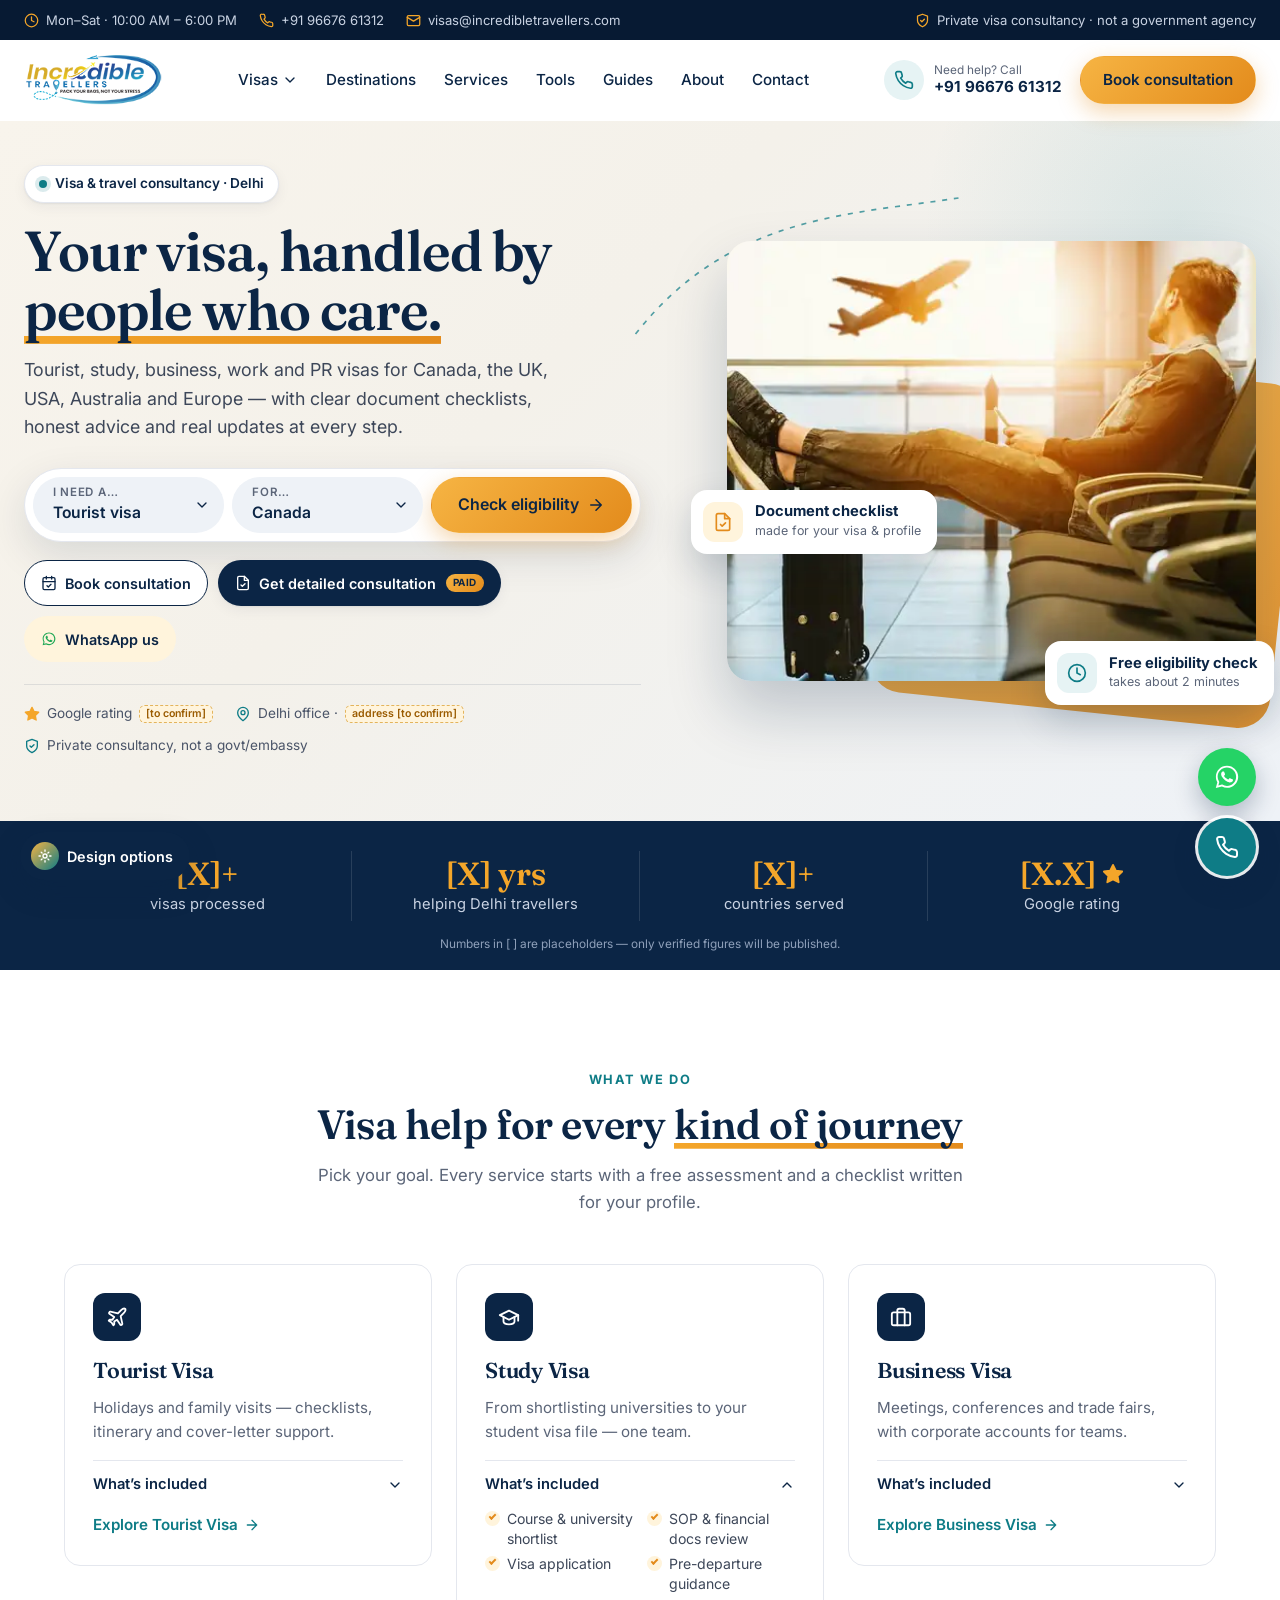
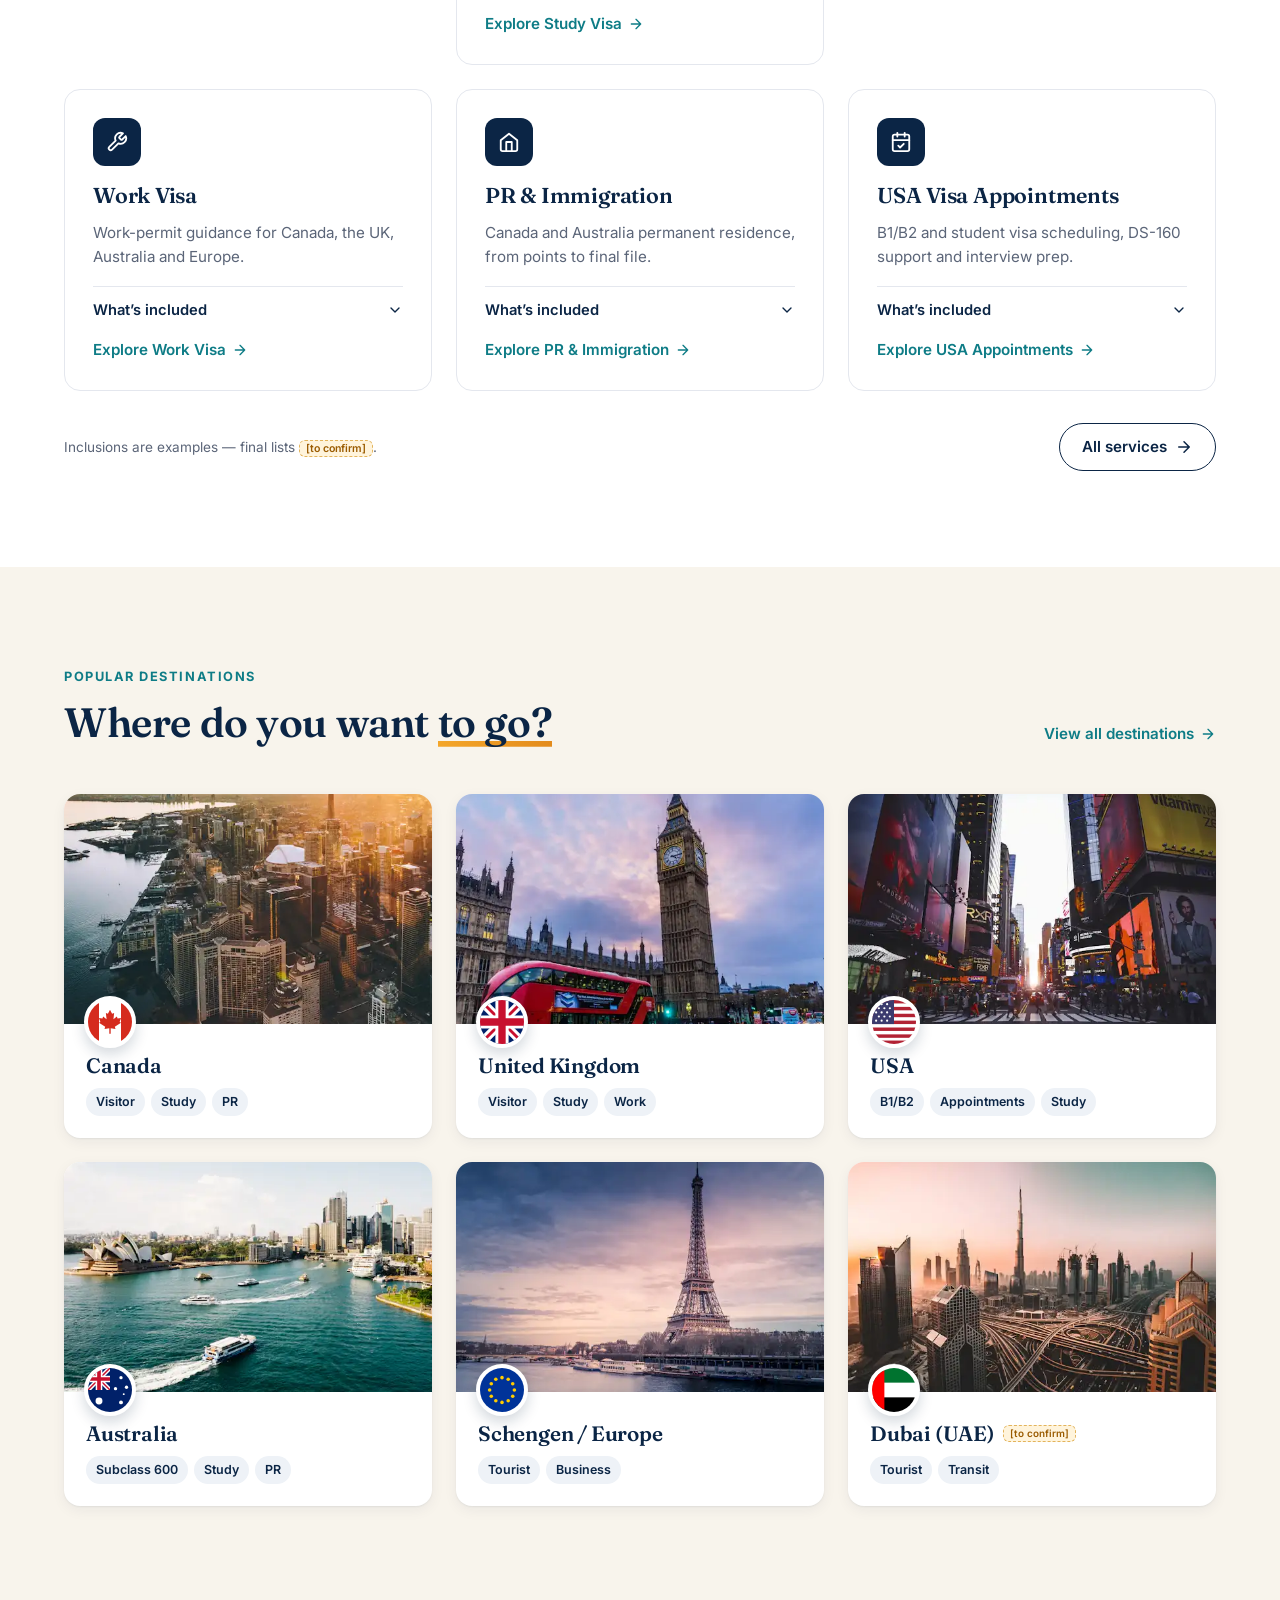
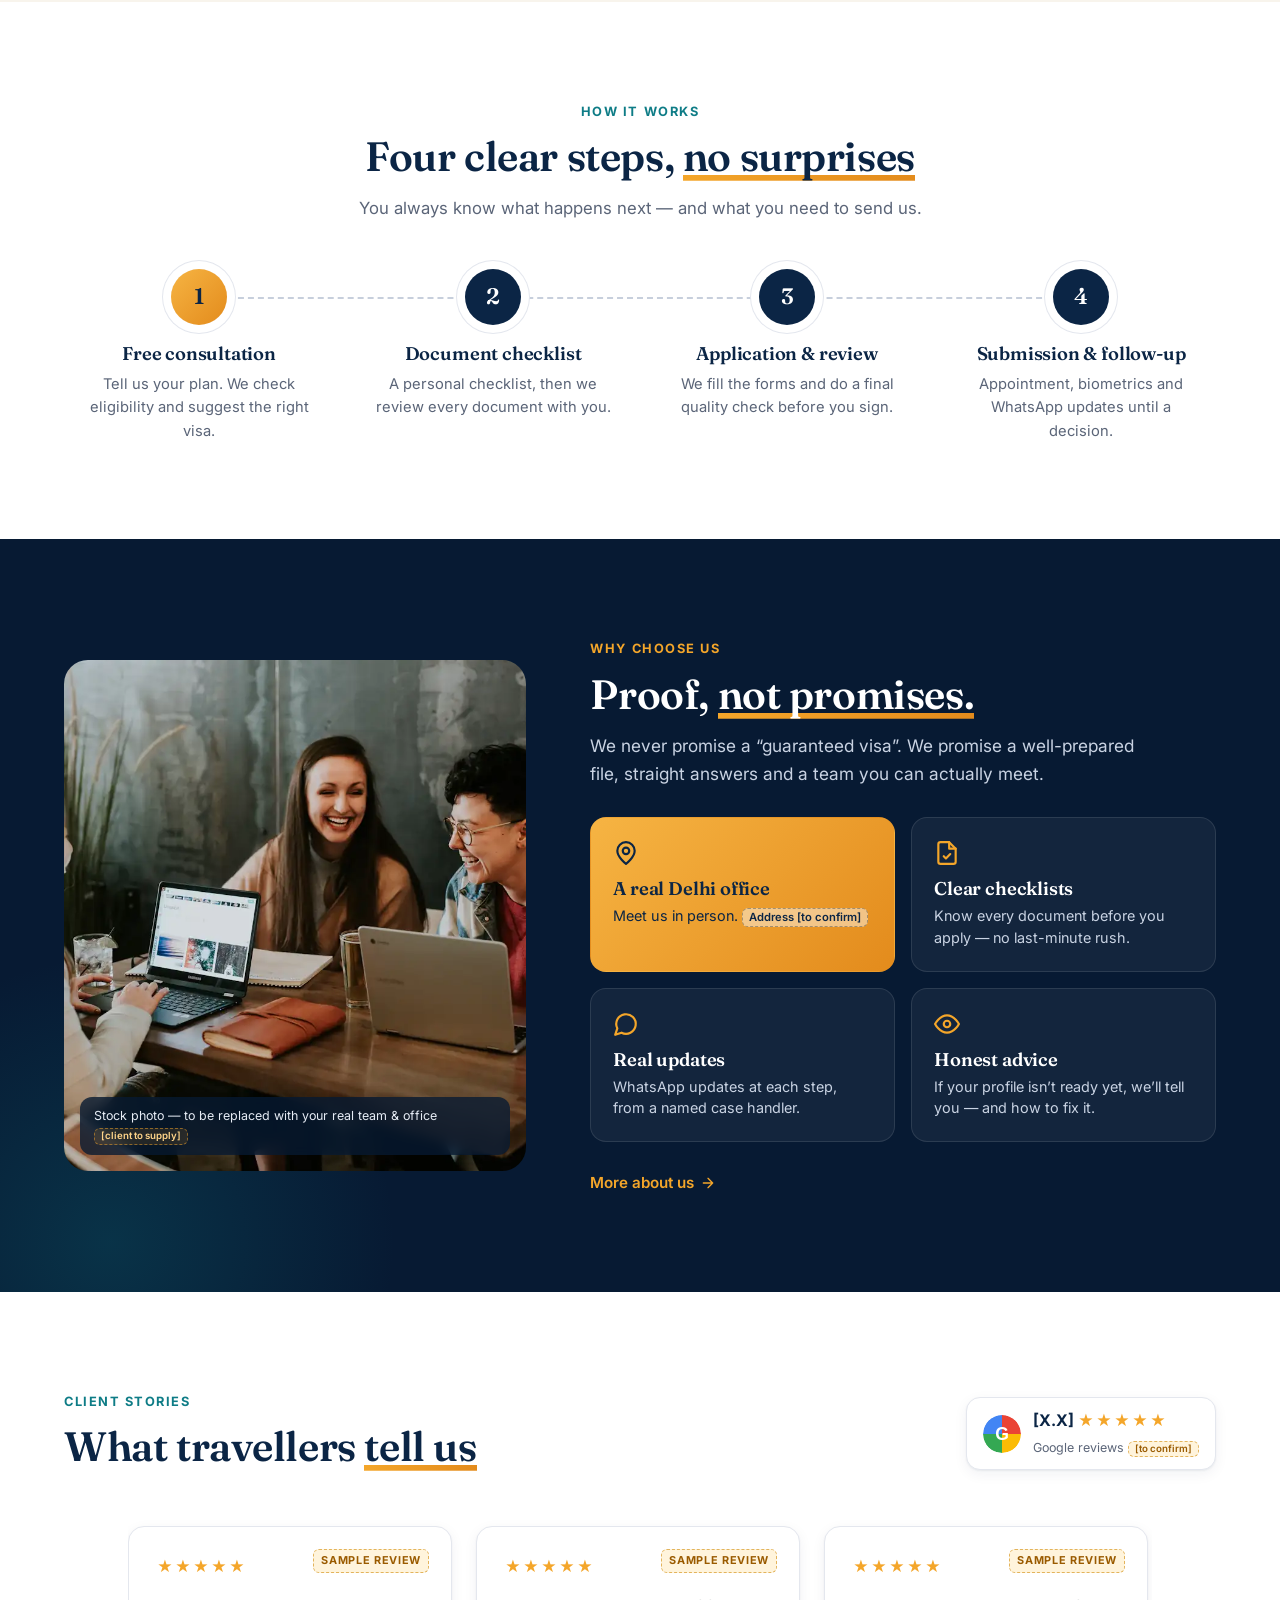
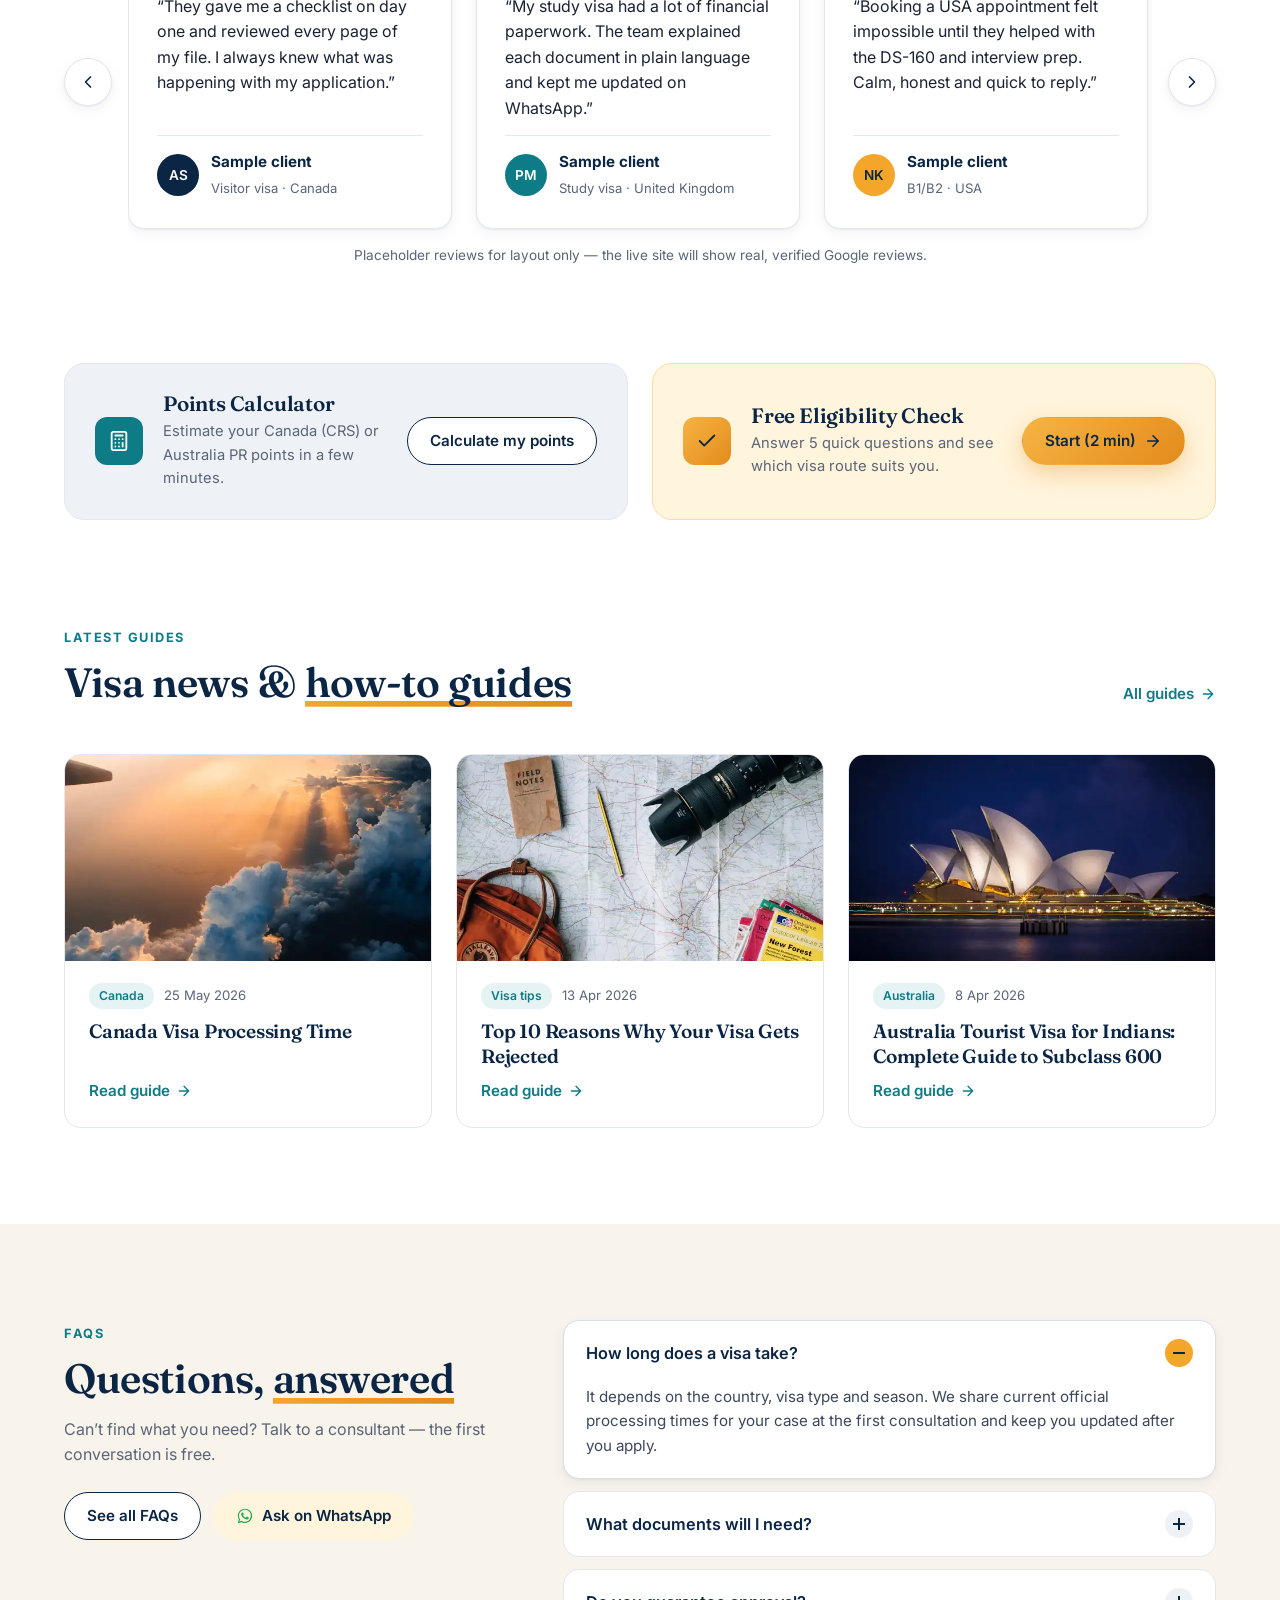
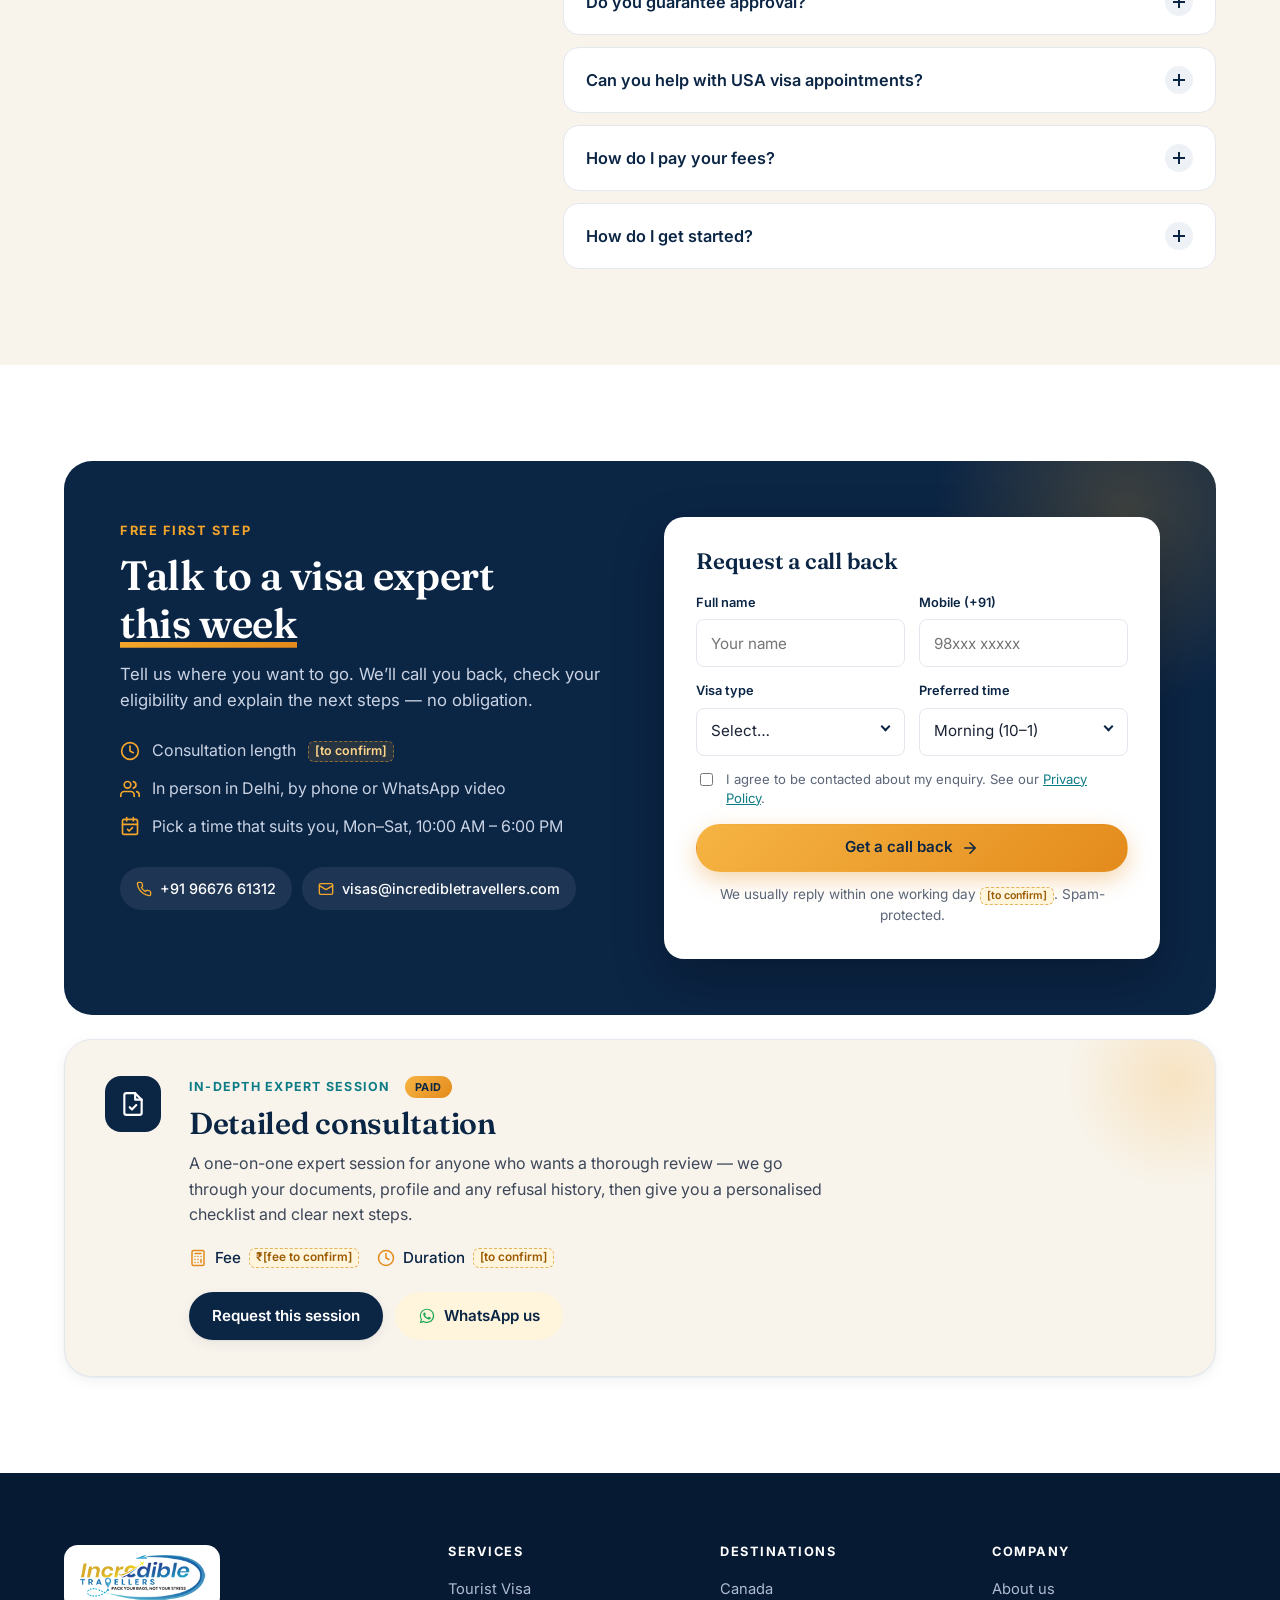
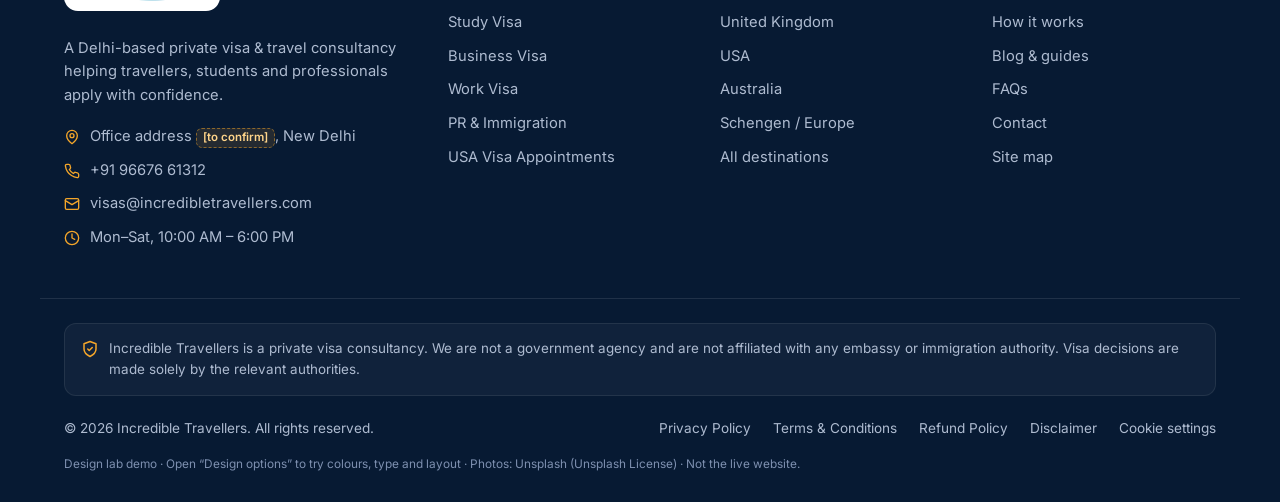
==== index.html @ 55aec371 "Add homepage design lab demo with live UI/UX options panel Clients can try colour themes, fonts, but" ====
<!doctype html>
<html lang="en-IN" data-theme="passport" data-font="fraunces" data-btn="pill" data-corners="rounded" data-hero="split" data-density="comfortable">
<head>
<meta charset="utf-8">
<meta name="viewport" content="width=device-width, initial-scale=1">
<title>Visa Consultant in Delhi | Tourist, Study, Work & PR Visas | Incredible Travellers</title>
<meta name="description" content="Incredible Travellers is a Delhi visa consultancy for tourist, study, business, work and PR visas to Canada, the UK, USA, Australia and Europe. Clear checklists, honest advice, real updates.">
<meta name="robots" content="noindex, nofollow"><!-- design demo only -->
<link rel="preconnect" href="https://fonts.googleapis.com">
<link rel="preconnect" href="https://fonts.gstatic.com" crossorigin>
<link href="https://fonts.googleapis.com/css2?family=Fraunces:opsz,wght@9..144,500;9..144,600;9..144,700&family=Inter:wght@400;500;600;700&family=Playfair+Display:wght@500;600;700&family=Poppins:wght@400;500;600;700&family=DM+Serif+Display:wght@400;500;600;700&family=DM+Sans:wght@400;500;600;700&display=swap" rel="stylesheet">
<link rel="preload" as="image" href="images/hero-airport.webp">
<link rel="stylesheet" href="css/style.css">
<link rel="stylesheet" href="css/design-lab.css">
<script>
(function(){
  try{
    var D={theme:'passport',font:'fraunces',btn:'pill',corners:'rounded',hero:'split',density:'comfortable'};
    var A={theme:['passport','royal','emerald','maroon','midnight','teal'],font:['fraunces','playfair','poppins','dm'],btn:['pill','soft','sharp'],corners:['rounded','flat','glass'],hero:['split','centered','search'],density:['comfortable','compact']};
    var s={}; try{s=JSON.parse(localStorage.getItem('it-design-lab-v1')||'{}')}catch(e){}
    var q=new URLSearchParams(location.search);
    Object.keys(D).forEach(function(k){
      var v=q.get(k)||s[k]||D[k];
      if((A[k]||[]).indexOf(v)===-1) v=D[k];
      document.documentElement.setAttribute('data-'+k,v);
    });
  }catch(e){
    document.documentElement.setAttribute('data-theme','passport');
  }
})();
</script>
<link rel="icon" href="images/favicon.svg" type="image/svg+xml">
</head>
<body>

<!-- ============ ICON SPRITE ============ -->
<svg width="0" height="0" style="position:absolute" aria-hidden="true">
  <defs>
    <symbol id="i-plane" viewBox="0 0 24 24"><path d="M17.8 19.2 16 11l3.5-3.5C21 6 21.5 4 21 3c-1-.5-3 0-4.5 1.5L13 8 4.8 6.2c-.5-.1-.9.1-1.1.5l-.3.5c-.2.5-.1 1 .3 1.3L9 12l-2 3H4l-1 1 3 2 2 3 1-1v-3l3-2 3.5 5.3c.3.4.8.5 1.3.3l.5-.2c.4-.3.6-.7.5-1.2z"/></symbol>
    <symbol id="i-cap" viewBox="0 0 24 24"><path d="M22 10 12 5 2 10l10 5 10-5z"/><path d="M6 12v5c0 1.7 2.7 3 6 3s6-1.3 6-3v-5"/><path d="M22 10v6"/></symbol>
    <symbol id="i-brief" viewBox="0 0 24 24"><rect x="2" y="7" width="20" height="14" rx="2"/><path d="M16 21V5a2 2 0 0 0-2-2h-4a2 2 0 0 0-2 2v16"/></symbol>
    <symbol id="i-tool" viewBox="0 0 24 24"><path d="M14.7 6.3a1 1 0 0 0 0 1.4l1.6 1.6a1 1 0 0 0 1.4 0l3.77-3.77a6 6 0 0 1-7.94 7.94l-6.91 6.91a2.12 2.12 0 0 1-3-3l6.91-6.91a6 6 0 0 1 7.94-7.94l-3.76 3.76z"/></symbol>
    <symbol id="i-home" viewBox="0 0 24 24"><path d="m3 10 9-7 9 7v10a2 2 0 0 1-2 2H5a2 2 0 0 1-2-2z"/><path d="M9 22V12h6v10"/></symbol>
    <symbol id="i-cal" viewBox="0 0 24 24"><rect x="3" y="4" width="18" height="18" rx="2"/><path d="M16 2v4M8 2v4M3 10h18"/><path d="m9 16 2 2 4-4"/></symbol>
    <symbol id="i-building" viewBox="0 0 24 24"><rect x="4" y="2" width="16" height="20" rx="2"/><path d="M9 22v-4h6v4M8 6h.01M16 6h.01M12 6h.01M12 10h.01M12 14h.01M16 10h.01M16 14h.01M8 10h.01M8 14h.01"/></symbol>
    <symbol id="i-file" viewBox="0 0 24 24"><path d="M14 2H6a2 2 0 0 0-2 2v16a2 2 0 0 0 2 2h12a2 2 0 0 0 2-2V8z"/><path d="M14 2v6h6"/><path d="m9 15 2 2 4-4"/></symbol>
    <symbol id="i-phone" viewBox="0 0 24 24"><path d="M22 16.9v3a2 2 0 0 1-2.2 2 19.8 19.8 0 0 1-8.6-3.1 19.5 19.5 0 0 1-6-6A19.8 19.8 0 0 1 2.1 4.2 2 2 0 0 1 4.1 2h3a2 2 0 0 1 2 1.7c.1.9.4 1.8.7 2.7a2 2 0 0 1-.5 2.1L8 9.8a16 16 0 0 0 6 6l1.3-1.3a2 2 0 0 1 2.1-.4c.9.3 1.8.6 2.7.7a2 2 0 0 1 1.7 2z"/></symbol>
    <symbol id="i-mail" viewBox="0 0 24 24"><rect x="2" y="4" width="20" height="16" rx="2"/><path d="m22 7-10 6L2 7"/></symbol>
    <symbol id="i-clock" viewBox="0 0 24 24"><circle cx="12" cy="12" r="10"/><path d="M12 6v6l4 2"/></symbol>
    <symbol id="i-pin" viewBox="0 0 24 24"><path d="M20 10c0 6-8 12-8 12s-8-6-8-12a8 8 0 0 1 16 0z"/><circle cx="12" cy="10" r="3"/></symbol>
    <symbol id="i-check" viewBox="0 0 24 24"><path d="M20 6 9 17l-5-5"/></symbol>
    <symbol id="i-down" viewBox="0 0 24 24"><path d="m6 9 6 6 6-6"/></symbol>
    <symbol id="i-arrow" viewBox="0 0 24 24"><path d="M5 12h14M12 5l7 7-7 7"/></symbol>
    <symbol id="i-left" viewBox="0 0 24 24"><path d="m15 18-6-6 6-6"/></symbol>
    <symbol id="i-right" viewBox="0 0 24 24"><path d="m9 18 6-6-6-6"/></symbol>
    <symbol id="i-shield" viewBox="0 0 24 24"><path d="M12 22s8-4 8-10V5l-8-3-8 3v7c0 6 8 10 8 10z"/><path d="m9 12 2 2 4-4"/></symbol>
    <symbol id="i-calc" viewBox="0 0 24 24"><rect x="4" y="2" width="16" height="20" rx="2"/><path d="M8 6h8M16 14v4M8 10h.01M12 10h.01M16 10h.01M8 14h.01M12 14h.01M8 18h.01M12 18h.01"/></symbol>
    <symbol id="i-chat" viewBox="0 0 24 24"><path d="M21 15a2 2 0 0 1-2 2H7l-4 4V5a2 2 0 0 1 2-2h14a2 2 0 0 1 2 2z"/></symbol>
    <symbol id="i-users" viewBox="0 0 24 24"><path d="M17 21v-2a4 4 0 0 0-4-4H5a4 4 0 0 0-4 4v2"/><circle cx="9" cy="7" r="4"/><path d="M23 21v-2a4 4 0 0 0-3-3.9M16 3.1a4 4 0 0 1 0 7.8"/></symbol>
    <symbol id="i-menu" viewBox="0 0 24 24"><path d="M3 6h18M3 12h18M3 18h18"/></symbol>
    <symbol id="i-x" viewBox="0 0 24 24"><path d="M18 6 6 18M6 6l12 12"/></symbol>
    <symbol id="i-globe" viewBox="0 0 24 24"><circle cx="12" cy="12" r="10"/><path d="M2 12h20M12 2a15.3 15.3 0 0 1 4 10 15.3 15.3 0 0 1-4 10 15.3 15.3 0 0 1-4-10 15.3 15.3 0 0 1 4-10z"/></symbol>
    <symbol id="i-eye" viewBox="0 0 24 24"><path d="M1 12s4-8 11-8 11 8 11 8-4 8-11 8-11-8-11-8z"/><circle cx="12" cy="12" r="3"/></symbol>
    <symbol id="i-msg" viewBox="0 0 24 24"><path d="M7.9 20A9 9 0 1 0 4 16.1L2 22z"/></symbol>
    <symbol id="i-star" viewBox="0 0 24 24"><path d="m12 2 3.1 6.3 6.9 1-5 4.9 1.2 6.8L12 17.8 5.8 21l1.2-6.8-5-4.9 6.9-1z"/></symbol>
    <symbol id="i-wa" viewBox="0 0 32 32"><path fill="currentColor" stroke="none" d="M16 3C9 3 3.3 8.6 3.3 15.6c0 2.3.6 4.4 1.7 6.3L3.2 28.7l7-1.8c1.8 1 3.8 1.5 5.9 1.5 7 0 12.7-5.7 12.7-12.7S23 3 16 3zm0 23.2c-1.9 0-3.8-.5-5.4-1.5l-.4-.2-4.1 1.1 1.1-4-.3-.4a10.5 10.5 0 0 1-1.6-5.6c0-5.8 4.8-10.5 10.6-10.5 5.8 0 10.5 4.7 10.5 10.5 0 5.9-4.7 10.6-10.4 10.6zm5.8-7.9c-.3-.2-1.9-.9-2.2-1-.3-.1-.5-.2-.7.2-.2.3-.8 1-1 1.2-.2.2-.4.2-.7.1-.3-.2-1.3-.5-2.6-1.6-1-.9-1.6-1.9-1.8-2.2-.2-.3 0-.5.1-.7l.5-.6c.2-.2.2-.3.3-.6.1-.2 0-.4 0-.6l-1-2.4c-.3-.6-.5-.5-.7-.5h-.6c-.2 0-.6.1-.9.4-.3.3-1.2 1.1-1.2 2.8s1.2 3.2 1.4 3.5c.2.2 2.4 3.6 5.7 5 .8.3 1.4.5 1.9.7.8.3 1.5.2 2.1.1.6-.1 1.9-.8 2.2-1.5.3-.7.3-1.4.2-1.5-.1-.2-.3-.3-.6-.4z"/></symbol>
  </defs>
</svg>

<a class="skip" href="#main">Skip to content</a>

<!-- ============ UTILITY BAR ============ -->
<div class="utility">
  <div class="container utility__row">
    <div class="utility__left">
      <span><svg class="ic"><use href="#i-clock"/></svg> Mon–Sat · 10:00 AM – 6:00 PM</span>
      <a href="tel:+919667661312"><svg class="ic"><use href="#i-phone"/></svg> +91 96676 61312</a>
      <a href="mailto:visas@incredibletravellers.com"><svg class="ic"><use href="#i-mail"/></svg> visas@incredibletravellers.com</a>
    </div>
    <div class="utility__right">
      <span><svg class="ic"><use href="#i-shield"/></svg> Private visa consultancy · not a government agency</span>
    </div>
  </div>
</div>

<!-- ============ HEADER ============ -->
<header class="header" id="top">
  <div class="container-wide header__row">
    <a class="logo" href="#top" aria-label="Incredible Travellers home"><img src="images/logo.png" alt="Incredible Travellers – Pack your bags, not your stress" width="200" height="78"></a>

    <nav class="nav" aria-label="Main">
      <ul class="nav__list">
        <li class="nav__item has-mega">
          <button class="nav__link" aria-expanded="false">Visas <svg class="ic ic-sm"><use href="#i-down"/></svg></button>
          <div class="mega">
            <div class="mega__grid">
              <div class="mega__col">
                <div class="mega__head"><span class="tile tile-sm"><svg class="ic"><use href="#i-plane"/></svg></span><div><strong>Visit</strong><small>Tourist &amp; family</small></div></div>
                <a href="#"><img src="images/flags/ca.svg" alt="">Canada</a><a href="#"><img src="images/flags/gb.svg" alt="">United Kingdom</a><a href="#"><img src="images/flags/us.svg" alt="">USA</a><a href="#"><img src="images/flags/au.svg" alt="">Australia</a><a href="#"><img src="images/flags/eu.svg" alt="">Schengen / Europe</a><a href="#"><img src="images/flags/ae.svg" alt="">Dubai (UAE)</a>
              </div>
              <div class="mega__col">
                <div class="mega__head"><span class="tile tile-sm"><svg class="ic"><use href="#i-cap"/></svg></span><div><strong>Study</strong><small>Admissions + visa</small></div></div>
                <a href="#"><img src="images/flags/ca.svg" alt="">Canada</a><a href="#"><img src="images/flags/gb.svg" alt="">United Kingdom</a><a href="#"><img src="images/flags/us.svg" alt="">USA</a><a href="#"><img src="images/flags/au.svg" alt="">Australia</a><a href="#"><img src="images/flags/eu.svg" alt="">Europe</a>
              </div>
              <div class="mega__col">
                <div class="mega__head"><span class="tile tile-sm"><svg class="ic"><use href="#i-tool"/></svg></span><div><strong>Work</strong><small>Work permits</small></div></div>
                <a href="#"><img src="images/flags/ca.svg" alt="">Canada</a><a href="#"><img src="images/flags/gb.svg" alt="">United Kingdom</a><a href="#"><img src="images/flags/au.svg" alt="">Australia</a><a href="#"><img src="images/flags/eu.svg" alt="">Europe</a>
              </div>
              <div class="mega__col">
                <div class="mega__head"><span class="tile tile-sm"><svg class="ic"><use href="#i-home"/></svg></span><div><strong>PR</strong><small>Permanent residence</small></div></div>
                <a href="#"><img src="images/flags/ca.svg" alt="">Canada PR</a><a href="#"><img src="images/flags/au.svg" alt="">Australia PR</a>
                <a href="#tools" class="mega__tool"><svg class="ic"><use href="#i-calc"/></svg> Points calculator</a>
              </div>
              <div class="mega__col">
                <div class="mega__head"><span class="tile tile-sm"><svg class="ic"><use href="#i-brief"/></svg></span><div><strong>Business</strong><small>Meetings &amp; events</small></div></div>
                <a href="#"><img src="images/flags/us.svg" alt="">USA</a><a href="#"><img src="images/flags/gb.svg" alt="">United Kingdom</a><a href="#"><img src="images/flags/eu.svg" alt="">Schengen</a><a href="#"><img src="images/flags/ca.svg" alt="">Canada</a>
              </div>
            </div>
            <div class="mega__foot">
              <span>Not sure which visa fits? Answer 5 quick questions.</span>
              <a class="btn btn-primary btn-sm" href="#hero-form">Free eligibility check <svg class="ic"><use href="#i-arrow"/></svg></a>
            </div>
          </div>
        </li>
        <li class="nav__item"><a class="nav__link" href="#destinations">Destinations</a></li>
        <li class="nav__item"><a class="nav__link" href="#services">Services</a></li>
        <li class="nav__item"><a class="nav__link" href="#tools">Tools</a></li>
        <li class="nav__item"><a class="nav__link" href="#guides">Guides</a></li>
        <li class="nav__item"><a class="nav__link" href="#why">About</a></li>
        <li class="nav__item"><a class="nav__link" href="#book">Contact</a></li>
      </ul>
    </nav>

    <div class="header__cta">
      <a class="helpcall" href="tel:+919667661312">
        <span class="helpcall__icon"><svg class="ic"><use href="#i-phone"/></svg></span>
        <span><small>Need help? Call</small><strong>+91 96676 61312</strong></span>
      </a>
      <a class="btn btn-primary" href="#book">Book consultation</a>
      <button class="burger" aria-label="Open menu" aria-controls="drawer" aria-expanded="false"><svg class="ic"><use href="#i-menu"/></svg></button>
    </div>
  </div>
</header>

<!-- Mobile drawer -->
<div class="drawer" id="drawer" aria-hidden="true">
  <div class="drawer__panel">
    <div class="drawer__top">
      <img src="images/logo.png" alt="Incredible Travellers" width="140" height="55">
      <button class="drawer__close" aria-label="Close menu"><svg class="ic"><use href="#i-x"/></svg></button>
    </div>
    <p class="drawer__label">Visas by goal</p>
    <details class="drawer__acc"><summary><span class="tile tile-sm"><svg class="ic"><use href="#i-plane"/></svg></span>Visit</summary><div><a href="#">Canada</a><a href="#">United Kingdom</a><a href="#">USA</a><a href="#">Australia</a><a href="#">Schengen / Europe</a><a href="#">Dubai (UAE)</a></div></details>
    <details class="drawer__acc"><summary><span class="tile tile-sm"><svg class="ic"><use href="#i-cap"/></svg></span>Study</summary><div><a href="#">Canada</a><a href="#">United Kingdom</a><a href="#">USA</a><a href="#">Australia</a><a href="#">Europe</a></div></details>
    <details class="drawer__acc"><summary><span class="tile tile-sm"><svg class="ic"><use href="#i-tool"/></svg></span>Work</summary><div><a href="#">Canada</a><a href="#">United Kingdom</a><a href="#">Australia</a><a href="#">Europe</a></div></details>
    <details class="drawer__acc"><summary><span class="tile tile-sm"><svg class="ic"><use href="#i-home"/></svg></span>PR</summary><div><a href="#">Canada PR</a><a href="#">Australia PR</a><a href="#tools">Points calculator</a></div></details>
    <details class="drawer__acc"><summary><span class="tile tile-sm"><svg class="ic"><use href="#i-brief"/></svg></span>Business</summary><div><a href="#">USA</a><a href="#">United Kingdom</a><a href="#">Schengen</a><a href="#">Canada</a></div></details>
    <nav class="drawer__links"><a href="#destinations">Destinations</a><a href="#services">Services</a><a href="#tools">Tools</a><a href="#guides">Guides</a><a href="#why">About</a><a href="#book">Contact</a></nav>
    <a class="btn btn-primary btn-block" href="#book">Book consultation</a>
    <a class="btn btn-outline btn-block" href="tel:+919667661312"><svg class="ic"><use href="#i-phone"/></svg> +91 96676 61312</a>
  </div>
</div>

<main id="main">

<!-- ============ HERO ============ -->
<section class="hero">
  <div class="container-wide hero__grid">
    <div class="hero__copy">
      <span class="badge"><span class="dot"></span> Visa &amp; travel consultancy · Delhi</span>
      <h1 class="hero__title">Your visa, handled by <span class="ul">people who care.</span></h1>
      <p class="hero__lead">Tourist, study, business, work and PR visas for Canada, the UK, USA, Australia and Europe — with clear document checklists, honest advice and real updates at every step.</p>

      <form class="elig" id="hero-form" aria-label="Free eligibility check">
        <p class="elig__title">Free eligibility check</p>
        <label class="elig__field">
          <span>I need a…</span>
          <select name="type" aria-label="Visa type">
            <option>Tourist visa</option><option>Study visa</option><option>Work visa</option><option>PR / Immigration</option><option>Business visa</option><option>Family visa</option>
          </select>
          <svg class="ic ic-sm"><use href="#i-down"/></svg>
        </label>
        <label class="elig__field">
          <span>for…</span>
          <select name="country" aria-label="Country">
            <option>Canada</option><option>United Kingdom</option><option>USA</option><option>Australia</option><option>Schengen / Europe</option><option>Dubai (UAE)</option>
          </select>
          <svg class="ic ic-sm"><use href="#i-down"/></svg>
        </label>
        <button class="btn btn-primary elig__btn" type="submit">Check eligibility <svg class="ic"><use href="#i-arrow"/></svg></button>
      </form>

      <div class="hero__actions">
        <a class="btn btn-outline" href="#book"><svg class="ic"><use href="#i-cal"/></svg> Book consultation</a>
        <a class="btn btn-navy" href="#paid-consult"><svg class="ic"><use href="#i-file"/></svg> Get detailed consultation <span class="paid-tag">Paid</span></a>
        <a class="btn btn-soft" href="https://wa.me/919667661312" target="_blank" rel="noopener"><svg class="ic"><use href="#i-wa"/></svg> WhatsApp us</a>
      </div>

      <ul class="trust">
        <li><svg class="ic star"><use href="#i-star"/></svg> Google rating <span class="ph">[to confirm]</span></li>
        <li><svg class="ic"><use href="#i-pin"/></svg> Delhi office · <span class="ph">address [to confirm]</span></li>
        <li><svg class="ic"><use href="#i-shield"/></svg> Private consultancy, not a govt/embassy</li>
      </ul>
    </div>

    <div class="hero__media">
      <div class="hero__blob" aria-hidden="true"></div>
      <svg class="hero__path" viewBox="0 0 400 200" aria-hidden="true"><path d="M10 180 C 120 40, 260 40, 390 20" fill="none" stroke="currentColor" stroke-width="2" stroke-dasharray="6 8"/></svg>
      <picture>
        <source media="(max-width: 640px)" srcset="images/hero-airport-m.webp">
        <img class="hero__img" src="images/hero-airport.webp" alt="Traveller relaxing at an airport gate as a plane takes off" width="1000" height="667" fetchpriority="high">
      </picture>
      <div class="chip chip--a">
        <span class="chip__icon chip__icon--cream"><svg class="ic"><use href="#i-file"/></svg></span>
        <span><strong>Document checklist</strong><small>made for your visa &amp; profile</small></span>
      </div>
      <div class="chip chip--b">
        <span class="chip__icon chip__icon--teal"><svg class="ic"><use href="#i-clock"/></svg></span>
        <span><strong>Free eligibility check</strong><small>takes about 2 minutes</small></span>
      </div>
    </div>
  </div>
</section>

<!-- ============ STATS ============ -->
<section class="stats" aria-label="Key numbers (placeholders)">
  <div class="container stats__row">
    <div class="stat reveal"><strong>[X]+</strong><span>visas processed</span></div>
    <div class="stat reveal"><strong>[X] yrs</strong><span>helping Delhi travellers</span></div>
    <div class="stat reveal"><strong>[X]+</strong><span>countries served</span></div>
    <div class="stat reveal"><strong>[X.X] <svg class="ic star"><use href="#i-star"/></svg></strong><span>Google rating</span></div>
  </div>
  <p class="container stats__note">Numbers in [ ] are placeholders — only verified figures will be published.</p>
</section>

<!-- ============ SERVICES ============ -->
<section class="section" id="services">
  <div class="container">
    <div class="sec-head reveal">
      <span class="eyebrow">What we do</span>
      <h2>Visa help for every <span class="ul">kind of journey</span></h2>
      <p>Pick your goal. Every service starts with a free assessment and a checklist written for your profile.</p>
    </div>
    <div class="svc-grid">
      <article class="svc reveal">
        <span class="tile"><svg class="ic"><use href="#i-plane"/></svg></span>
        <h3>Tourist Visa</h3>
        <p>Holidays and family visits — checklists, itinerary and cover-letter support.</p>
        <details class="svc__more"><summary>What’s included <svg class="ic ic-sm"><use href="#i-down"/></svg></summary>
          <ul class="ticks"><li>Document checklist</li><li>Form filling</li><li>Appointment help</li><li>Final file review</li></ul></details>
        <a class="link" href="#">Explore Tourist Visa <svg class="ic ic-sm"><use href="#i-arrow"/></svg></a>
      </article>
      <article class="svc reveal">
        <span class="tile"><svg class="ic"><use href="#i-cap"/></svg></span>
        <h3>Study Visa</h3>
        <p>From shortlisting universities to your student visa file — one team.</p>
        <details class="svc__more" open><summary>What’s included <svg class="ic ic-sm"><use href="#i-down"/></svg></summary>
          <ul class="ticks"><li>Course &amp; university shortlist</li><li>SOP &amp; financial docs review</li><li>Visa application</li><li>Pre-departure guidance</li></ul></details>
        <a class="link" href="#">Explore Study Visa <svg class="ic ic-sm"><use href="#i-arrow"/></svg></a>
      </article>
      <article class="svc reveal">
        <span class="tile"><svg class="ic"><use href="#i-brief"/></svg></span>
        <h3>Business Visa</h3>
        <p>Meetings, conferences and trade fairs, with corporate accounts for teams.</p>
        <details class="svc__more"><summary>What’s included <svg class="ic ic-sm"><use href="#i-down"/></svg></summary>
          <ul class="ticks"><li>Invitation &amp; cover letters</li><li>Company document check</li><li>Priority appointments*</li><li>Group / team filing</li></ul></details>
        <a class="link" href="#">Explore Business Visa <svg class="ic ic-sm"><use href="#i-arrow"/></svg></a>
      </article>
      <article class="svc reveal">
        <span class="tile"><svg class="ic"><use href="#i-tool"/></svg></span>
        <h3>Work Visa</h3>
        <p>Work-permit guidance for Canada, the UK, Australia and Europe.</p>
        <details class="svc__more"><summary>What’s included <svg class="ic ic-sm"><use href="#i-down"/></svg></summary>
          <ul class="ticks"><li>Eligibility assessment</li><li>Offer &amp; employer docs check</li><li>Application filing</li><li>Dependant visas</li></ul></details>
        <a class="link" href="#">Explore Work Visa <svg class="ic ic-sm"><use href="#i-arrow"/></svg></a>
      </article>
      <article class="svc reveal">
        <span class="tile"><svg class="ic"><use href="#i-home"/></svg></span>
        <h3>PR &amp; Immigration</h3>
        <p>Canada and Australia permanent residence, from points to final file.</p>
        <details class="svc__more"><summary>What’s included <svg class="ic ic-sm"><use href="#i-down"/></svg></summary>
          <ul class="ticks"><li>Points assessment</li><li>Skills / ECA guidance</li><li>Profile &amp; application</li><li>Landing guidance</li></ul></details>
        <a class="link" href="#">Explore PR &amp; Immigration <svg class="ic ic-sm"><use href="#i-arrow"/></svg></a>
      </article>
      <article class="svc reveal">
        <span class="tile"><svg class="ic"><use href="#i-cal"/></svg></span>
        <h3>USA Visa Appointments</h3>
        <p>B1/B2 and student visa scheduling, DS-160 support and interview prep.</p>
        <details class="svc__more"><summary>What’s included <svg class="ic ic-sm"><use href="#i-down"/></svg></summary>
          <ul class="ticks"><li>DS-160 form support</li><li>Appointment scheduling</li><li>Interview preparation</li><li>Document folder check</li></ul></details>
        <a class="link" href="#">Explore USA Appointments <svg class="ic ic-sm"><use href="#i-arrow"/></svg></a>
      </article>
    </div>
    <div class="sec-foot"><span class="muted">Inclusions are examples — final lists <span class="ph">[to confirm]</span>.</span><a class="btn btn-outline" href="#">All services <svg class="ic"><use href="#i-arrow"/></svg></a></div>
  </div>
</section>

<!-- ============ DESTINATIONS ============ -->
<section class="section section--sand" id="destinations">
  <div class="container">
    <div class="sec-head sec-head--split reveal">
      <div>
        <span class="eyebrow">Popular destinations</span>
        <h2>Where do you want <span class="ul">to go?</span></h2>
      </div>
      <a class="link" href="#">View all destinations <svg class="ic ic-sm"><use href="#i-arrow"/></svg></a>
    </div>
    <div class="dest-grid">
      <a class="dest reveal" href="#"><div class="dest__img"><img src="images/dest-canada.webp" alt="Toronto skyline with the CN Tower at sunset" loading="lazy" width="560" height="420"></div><img class="flag" src="images/flags/ca.svg" alt="Canada flag"><div class="dest__body"><h3>Canada</h3><div class="tags"><span>Visitor</span><span>Study</span><span>PR</span></div></div></a>
      <a class="dest reveal" href="#"><div class="dest__img"><img src="images/dest-uk.webp" alt="Big Ben and a red bus in London" loading="lazy" width="560" height="420"></div><img class="flag" src="images/flags/gb.svg" alt="United Kingdom flag"><div class="dest__body"><h3>United Kingdom</h3><div class="tags"><span>Visitor</span><span>Study</span><span>Work</span></div></div></a>
      <a class="dest reveal" href="#"><div class="dest__img"><img src="images/dest-usa.webp" alt="Times Square in New York" loading="lazy" width="560" height="420"></div><img class="flag" src="images/flags/us.svg" alt="USA flag"><div class="dest__body"><h3>USA</h3><div class="tags"><span>B1/B2</span><span>Appointments</span><span>Study</span></div></div></a>
      <a class="dest reveal" href="#"><div class="dest__img"><img src="images/dest-australia.webp" alt="Sydney Opera House and harbour" loading="lazy" width="560" height="420"></div><img class="flag" src="images/flags/au.svg" alt="Australia flag"><div class="dest__body"><h3>Australia</h3><div class="tags"><span>Subclass 600</span><span>Study</span><span>PR</span></div></div></a>
      <a class="dest reveal" href="#"><div class="dest__img"><img src="images/dest-schengen.webp" alt="Eiffel Tower in Paris at dusk" loading="lazy" width="560" height="420"></div><img class="flag" src="images/flags/eu.svg" alt="European Union flag"><div class="dest__body"><h3>Schengen / Europe</h3><div class="tags"><span>Tourist</span><span>Business</span></div></div></a>
      <a class="dest reveal" href="#"><div class="dest__img"><img src="images/dest-dubai.webp" alt="Dubai skyline with the Burj Khalifa" loading="lazy" width="560" height="420"></div><img class="flag" src="images/flags/ae.svg" alt="United Arab Emirates flag"><div class="dest__body"><h3>Dubai (UAE) <span class="ph ph-sm">[to confirm]</span></h3><div class="tags"><span>Tourist</span><span>Transit</span></div></div></a>
    </div>
  </div>
</section>

<!-- ============ PROCESS ============ -->
<section class="section" id="process">
  <div class="container">
    <div class="sec-head reveal">
      <span class="eyebrow">How it works</span>
      <h2>Four clear steps, <span class="ul">no surprises</span></h2>
      <p>You always know what happens next — and what you need to send us.</p>
    </div>
    <ol class="steps">
      <li class="step reveal"><span class="step__num">1</span><h3>Free consultation</h3><p>Tell us your plan. We check eligibility and suggest the right visa.</p></li>
      <li class="step reveal"><span class="step__num">2</span><h3>Document checklist</h3><p>A personal checklist, then we review every document with you.</p></li>
      <li class="step reveal"><span class="step__num">3</span><h3>Application &amp; review</h3><p>We fill the forms and do a final quality check before you sign.</p></li>
      <li class="step reveal"><span class="step__num">4</span><h3>Submission &amp; follow-up</h3><p>Appointment, biometrics and WhatsApp updates until a decision.</p></li>
    </ol>
  </div>
</section>

<!-- ============ WHY CHOOSE US ============ -->
<section class="why" id="why">
  <div class="container why__grid">
    <div class="why__media reveal">
      <img src="images/why-consult.webp" alt="Consultant reviewing an application with clients at a table" loading="lazy" width="760" height="860">
      <span class="why__note">Stock photo — to be replaced with your real team &amp; office <span class="ph ph-dark">[client to supply]</span></span>
    </div>
    <div class="why__copy">
      <span class="eyebrow eyebrow--light reveal">Why choose us</span>
      <h2 class="reveal">Proof, <span class="ul">not promises.</span></h2>
      <p class="why__lead reveal">We never promise a “guaranteed visa”. We promise a well-prepared file, straight answers and a team you can actually meet.</p>
      <div class="proof-grid">
        <div class="proof proof--hi reveal"><svg class="ic"><use href="#i-pin"/></svg><h3>A real Delhi office</h3><p>Meet us in person. <span class="ph ph-onsaffron">Address [to confirm]</span></p></div>
        <div class="proof reveal"><svg class="ic"><use href="#i-file"/></svg><h3>Clear checklists</h3><p>Know every document before you apply — no last-minute rush.</p></div>
        <div class="proof reveal"><svg class="ic"><use href="#i-msg"/></svg><h3>Real updates</h3><p>WhatsApp updates at each step, from a named case handler.</p></div>
        <div class="proof reveal"><svg class="ic"><use href="#i-eye"/></svg><h3>Honest advice</h3><p>If your profile isn’t ready yet, we’ll tell you — and how to fix it.</p></div>
      </div>
      <a class="link link--light reveal" href="#">More about us <svg class="ic ic-sm"><use href="#i-arrow"/></svg></a>
    </div>
  </div>
</section>

<!-- ============ TESTIMONIALS ============ -->
<section class="section" id="reviews">
  <div class="container">
    <div class="sec-head sec-head--split reveal">
      <div>
        <span class="eyebrow">Client stories</span>
        <h2>What travellers <span class="ul">tell us</span></h2>
      </div>
      <div class="gbadge"><span class="gbadge__g">G</span><div><strong>[X.X] <span class="stars">★★★★★</span></strong><small>Google reviews <span class="ph">[to confirm]</span></small></div></div>
    </div>
    <div class="carousel reveal" data-carousel>
      <button class="car-btn car-btn--prev" aria-label="Previous review"><svg class="ic"><use href="#i-left"/></svg></button>
      <div class="car-track">
        <figure class="review"><div class="stars">★★★★★</div><blockquote>“They gave me a checklist on day one and reviewed every page of my file. I always knew what was happening with my application.”</blockquote><figcaption><span class="avatar">AS</span><span><strong>Sample client</strong><small>Visitor visa · Canada</small></span></figcaption><span class="sample">Sample review</span></figure>
        <figure class="review"><div class="stars">★★★★★</div><blockquote>“My study visa had a lot of financial paperwork. The team explained each document in plain language and kept me updated on WhatsApp.”</blockquote><figcaption><span class="avatar avatar--teal">PM</span><span><strong>Sample client</strong><small>Study visa · United Kingdom</small></span></figcaption><span class="sample">Sample review</span></figure>
        <figure class="review"><div class="stars">★★★★★</div><blockquote>“Booking a USA appointment felt impossible until they helped with the DS-160 and interview prep. Calm, honest and quick to reply.”</blockquote><figcaption><span class="avatar avatar--saffron">NK</span><span><strong>Sample client</strong><small>B1/B2 · USA</small></span></figcaption><span class="sample">Sample review</span></figure>
        <figure class="review"><div class="stars">★★★★★</div><blockquote>“Our family Schengen trip had four applicants. Everything was organised in one folder and our appointment went smoothly.”</blockquote><figcaption><span class="avatar">RJ</span><span><strong>Sample client</strong><small>Tourist · Schengen</small></span></figcaption><span class="sample">Sample review</span></figure>
      </div>
      <button class="car-btn car-btn--next" aria-label="Next review"><svg class="ic"><use href="#i-right"/></svg></button>
    </div>
    <p class="muted center small">Placeholder reviews for layout only — the live site will show real, verified Google reviews.</p>
  </div>
</section>

<!-- ============ TOOLS ============ -->
<section class="tools" id="tools">
  <div class="container tools__grid">
    <div class="tool reveal">
      <span class="tile tile-teal"><svg class="ic"><use href="#i-calc"/></svg></span>
      <div><h3>Points Calculator</h3><p>Estimate your Canada (CRS) or Australia PR points in a few minutes.</p></div>
      <a class="btn btn-outline" href="#">Calculate my points</a>
    </div>
    <div class="tool tool--hi reveal">
      <span class="tile tile-saffron"><svg class="ic"><use href="#i-check"/></svg></span>
      <div><h3>Free Eligibility Check</h3><p>Answer 5 quick questions and see which visa route suits you.</p></div>
      <a class="btn btn-primary" href="#hero-form">Start (2 min) <svg class="ic"><use href="#i-arrow"/></svg></a>
    </div>
  </div>
</section>

<!-- ============ GUIDES ============ -->
<section class="section" id="guides">
  <div class="container">
    <div class="sec-head sec-head--split reveal">
      <div>
        <span class="eyebrow">Latest guides</span>
        <h2>Visa news &amp; <span class="ul">how-to guides</span></h2>
      </div>
      <a class="link" href="https://incredibletravellers.com/blog/">All guides <svg class="ic ic-sm"><use href="#i-arrow"/></svg></a>
    </div>
    <div class="guide-grid">
      <a class="guide reveal" href="https://incredibletravellers.com/blog/canada-visa-processing-time-update-may-2026/"><div class="guide__img"><img src="images/guide-canada.webp" alt="Aeroplane wing above the clouds" loading="lazy" width="640" height="360"></div><div class="guide__body"><span class="meta"><span class="cat">Canada</span> 25 May 2026</span><h3>Canada Visa Processing Time</h3><span class="link">Read guide <svg class="ic ic-sm"><use href="#i-arrow"/></svg></span></div></a>
      <a class="guide reveal" href="https://incredibletravellers.com/blog/top-10-reasons-why-your-visa-gets-rejected/"><div class="guide__img"><img src="images/guide-rejected.webp" alt="Travel planning flat-lay with a map, notebook and camera" loading="lazy" width="640" height="360"></div><div class="guide__body"><span class="meta"><span class="cat">Visa tips</span> 13 Apr 2026</span><h3>Top 10 Reasons Why Your Visa Gets Rejected</h3><span class="link">Read guide <svg class="ic ic-sm"><use href="#i-arrow"/></svg></span></div></a>
      <a class="guide reveal" href="https://incredibletravellers.com/blog/australia-tourist-visa-for-indians-subclass-600-guide/"><div class="guide__img"><img src="images/guide-australia.webp" alt="Sydney Opera House lit up at night" loading="lazy" width="640" height="360"></div><div class="guide__body"><span class="meta"><span class="cat">Australia</span> 8 Apr 2026</span><h3>Australia Tourist Visa for Indians: Complete Guide to Subclass 600</h3><span class="link">Read guide <svg class="ic ic-sm"><use href="#i-arrow"/></svg></span></div></a>
    </div>
  </div>
</section>

<!-- ============ FAQ ============ -->
<section class="section section--sand" id="faq">
  <div class="container faq__grid">
    <div class="faq__intro reveal">
      <span class="eyebrow">FAQs</span>
      <h2>Questions, <span class="ul">answered</span></h2>
      <p>Can’t find what you need? Talk to a consultant — the first conversation is free.</p>
      <div class="faq__actions"><a class="btn btn-outline" href="#">See all FAQs</a><a class="btn btn-soft" href="https://wa.me/919667661312" target="_blank" rel="noopener"><svg class="ic"><use href="#i-wa"/></svg> Ask on WhatsApp</a></div>
    </div>
    <div class="faq__list reveal">
      <details class="faq" open><summary>How long does a visa take?<span class="pm"></span></summary><p>It depends on the country, visa type and season. We share current official processing times for your case at the first consultation and keep you updated after you apply.</p></details>
      <details class="faq"><summary>What documents will I need?<span class="pm"></span></summary><p>Usually a valid passport, photos, financial proof, and travel or study details. You’ll get a personal checklist written for your profile — not a generic list.</p></details>
      <details class="faq"><summary>Do you guarantee approval?<span class="pm"></span></summary><p>No — and nobody honestly can. Decisions are made only by the embassy or immigration authority. What we guarantee is a complete, carefully reviewed application.</p></details>
      <details class="faq"><summary>Can you help with USA visa appointments?<span class="pm"></span></summary><p>Yes. We help with the DS-160, scheduling and interview preparation. Appointment availability is set by the US embassy and can change.</p></details>
      <details class="faq"><summary>How do I pay your fees?<span class="pm"></span></summary><p>After your consultation you receive a written quote and secure payment options. We never ask for payment through unofficial channels. <span class="ph">[payment methods to confirm]</span></p></details>
      <details class="faq"><summary>How do I get started?<span class="pm"></span></summary><p>Use the free eligibility check, call us, or request a call back below. We’ll set up a short consultation at a time that suits you.</p></details>
    </div>
  </div>
</section>

<!-- ============ BOOKING ============ -->
<section class="booking" id="book">
  <div class="container">
    <div class="book-card reveal">
      <div class="book-card__info">
        <span class="eyebrow eyebrow--light">Free first step</span>
        <h2>Talk to a visa expert <span class="ul">this week</span></h2>
        <p>Tell us where you want to go. We’ll call you back, check your eligibility and explain the next steps — no obligation.</p>
        <ul class="book-list">
          <li><svg class="ic"><use href="#i-clock"/></svg> Consultation length <span class="ph ph-dark">[to confirm]</span></li>
          <li><svg class="ic"><use href="#i-users"/></svg> In person in Delhi, by phone or WhatsApp video</li>
          <li><svg class="ic"><use href="#i-cal"/></svg> Pick a time that suits you, Mon–Sat, 10:00 AM – 6:00 PM</li>
        </ul>
        <div class="book-contact">
          <a href="tel:+919667661312"><svg class="ic"><use href="#i-phone"/></svg> +91 96676 61312</a>
          <a href="mailto:visas@incredibletravellers.com"><svg class="ic"><use href="#i-mail"/></svg> visas@incredibletravellers.com</a>
        </div>
      </div>
      <form class="book-form" id="callback">
        <h3>Request a call back</h3>
        <div class="fgrid">
          <label><span>Full name</span><input type="text" name="name" placeholder="Your name" required autocomplete="name"></label>
          <label><span>Mobile (+91)</span><input type="tel" name="phone" placeholder="98xxx xxxxx" required autocomplete="tel" pattern="[0-9 +]{10,15}"></label>
          <label><span>Visa type</span><select name="vtype" required><option value="">Select…</option><option>Tourist</option><option>Study</option><option>Work</option><option>PR / Immigration</option><option>Business</option><option>USA appointment</option></select></label>
          <label><span>Preferred time</span><select name="time"><option>Morning (10–1)</option><option>Afternoon (1–4)</option><option>Evening (4–6)</option></select></label>
        </div>
        <label class="consent"><input type="checkbox" required><span>I agree to be contacted about my enquiry. See our <a href="#">Privacy Policy</a>.</span></label>
        <button class="btn btn-primary btn-block" type="submit">Get a call back <svg class="ic"><use href="#i-arrow"/></svg></button>
        <p class="small muted">We usually reply within one working day <span class="ph">[to confirm]</span>. Spam-protected.</p>
      </form>
    </div>

    <article class="paid-card reveal" id="paid-consult">
      <div class="paid-card__icon" aria-hidden="true"><svg class="ic"><use href="#i-file"/></svg></div>
      <div class="paid-card__body">
        <div class="paid-card__head">
          <span class="eyebrow">In-depth expert session</span>
          <span class="paid-tag paid-tag--lg">Paid</span>
        </div>
        <h2>Detailed consultation</h2>
        <p>A one-on-one expert session for anyone who wants a thorough review — we go through your documents, profile and any refusal history, then give you a personalised checklist and clear next steps.</p>
        <ul class="paid-card__meta">
          <li><svg class="ic"><use href="#i-calc"/></svg> Fee <span class="ph">₹[fee to confirm]</span></li>
          <li><svg class="ic"><use href="#i-clock"/></svg> Duration <span class="ph">[to confirm]</span></li>
        </ul>
        <div class="paid-card__actions">
          <a class="btn btn-navy" href="#callback">Request this session</a>
          <a class="btn btn-soft" href="https://wa.me/919667661312?text=Hi%2C%20I%27d%20like%20to%20book%20a%20paid%20detailed%20consultation" target="_blank" rel="noopener"><svg class="ic"><use href="#i-wa"/></svg> WhatsApp us</a>
        </div>
      </div>
    </article>
  </div>
</section>

</main>

<!-- ============ FOOTER ============ -->
<footer class="footer">
  <div class="container footer__grid">
    <div class="footer__about">
      <span class="footer__logo"><img src="images/logo.png" alt="Incredible Travellers" width="160" height="62" loading="lazy"></span>
      <p>A Delhi-based private visa &amp; travel consultancy helping travellers, students and professionals apply with confidence.</p>
      <ul class="nap">
        <li><svg class="ic"><use href="#i-pin"/></svg><span>Office address <span class="ph ph-dark">[to confirm]</span>, New Delhi</span></li>
        <li><svg class="ic"><use href="#i-phone"/></svg> <a href="tel:+919667661312">+91 96676 61312</a></li>
        <li><svg class="ic"><use href="#i-mail"/></svg> <a href="mailto:visas@incredibletravellers.com">visas@incredibletravellers.com</a></li>
        <li><svg class="ic"><use href="#i-clock"/></svg><span>Mon–Sat, 10:00 AM – 6:00 PM</span></li>
      </ul>
    </div>
    <div><h4>Services</h4><ul><li><a href="#">Tourist Visa</a></li><li><a href="#">Study Visa</a></li><li><a href="#">Business Visa</a></li><li><a href="#">Work Visa</a></li><li><a href="#">PR &amp; Immigration</a></li><li><a href="#">USA Visa Appointments</a></li></ul></div>
    <div><h4>Destinations</h4><ul><li><a href="#">Canada</a></li><li><a href="#">United Kingdom</a></li><li><a href="#">USA</a></li><li><a href="#">Australia</a></li><li><a href="#">Schengen / Europe</a></li><li><a href="#">All destinations</a></li></ul></div>
    <div><h4>Company</h4><ul><li><a href="#">About us</a></li><li><a href="#">How it works</a></li><li><a href="https://incredibletravellers.com/blog/">Blog &amp; guides</a></li><li><a href="#">FAQs</a></li><li><a href="#">Contact</a></li><li><a href="#">Site map</a></li></ul></div>
  </div>
  <div class="container footer__legal">
    <p class="disclaimer"><svg class="ic"><use href="#i-shield"/></svg> Incredible Travellers is a private visa consultancy. We are not a government agency and are not affiliated with any embassy or immigration authority. Visa decisions are made solely by the relevant authorities.</p>
    <div class="footer__bottom">
      <span>© 2026 Incredible Travellers. All rights reserved.</span>
      <nav aria-label="Legal"><a href="#">Privacy Policy</a><a href="#">Terms &amp; Conditions</a><a href="#">Refund Policy</a><a href="#">Disclaimer</a><a href="#">Cookie settings</a></nav>
    </div>
    <p class="credits">Design lab demo · Open “Design options” to try colours, type and layout · Photos: Unsplash (Unsplash License) · Not the live website.</p>
  </div>
</footer>

<!-- Floating actions (desktop) -->
<div class="fab">
  <a class="fab__btn fab__wa" href="https://wa.me/919667661312" target="_blank" rel="noopener" aria-label="Chat on WhatsApp"><svg class="ic"><use href="#i-wa"/></svg><span class="fab__tip">WhatsApp us</span></a>
  <a class="fab__btn fab__call" href="tel:+919667661312" aria-label="Call +91 96676 61312"><svg class="ic"><use href="#i-phone"/></svg><span class="fab__tip">+91 96676 61312</span></a>
</div>

<!-- Mobile bottom action bar -->
<nav class="mbar" aria-label="Quick actions">
  <a href="tel:+919667661312"><svg class="ic"><use href="#i-phone"/></svg><span>Call</span></a>
  <a href="https://wa.me/919667661312" target="_blank" rel="noopener" class="mbar__wa"><svg class="ic"><use href="#i-wa"/></svg><span>WhatsApp</span></a>
  <a href="#hero-form" class="mbar__cta"><svg class="ic"><use href="#i-check"/></svg><span>Check eligibility</span></a>
</nav>

<div class="toast" role="status" aria-live="polite"></div>

<script src="js/main.js" defer></script>
<script src="js/design-lab.js" defer></script>

<!-- Design options panel (demo only) -->
<button type="button" class="dlab-toggle" aria-label="Design options" aria-expanded="false" aria-controls="dlab-panel">
  <span class="dlab-toggle__icon" aria-hidden="true"><svg viewBox="0 0 24 24"><circle cx="12" cy="12" r="3"/><path d="M12 3v2M12 19v2M5 12H3M21 12h-2M6.2 6.2l1.4 1.4M16.4 16.4l1.4 1.4M6.2 17.8l1.4-1.4M16.4 7.6l1.4-1.4"/></svg></span>
  <span class="dlab-toggle__label">Design options</span>
</button>
<div class="dlab-backdrop"></div>
<div class="dlab" id="dlab-panel" role="dialog" aria-labelledby="dlab-title" aria-hidden="true">
  <div class="dlab__handle" aria-hidden="true"></div>
  <div class="dlab__head">
    <div>
      <h2 id="dlab-title">Design options</h2>
      <p class="dlab__note">Demo only, choose a look and share it with us.</p>
    </div>
    <button type="button" class="dlab__close" aria-label="Close design options"><svg viewBox="0 0 24 24"><path d="M18 6 6 18M6 6l12 12"/></svg></button>
  </div>
  <div class="dlab__body">
    <div class="dlab__group">
      <h3>Colour theme</h3>
      <div class="dlab-swatches">
        <button type="button" class="dlab-swatch" data-opt="theme" data-val="passport" aria-pressed="true">
          <span class="dlab-dots" aria-hidden="true"><i style="background:#0B2545"></i><i style="background:#0E7C86"></i><i style="background:#F4A62A"></i></span>
          Passport Navy &amp; Saffron
        </button>
        <button type="button" class="dlab-swatch" data-opt="theme" data-val="royal" aria-pressed="false">
          <span class="dlab-dots" aria-hidden="true"><i style="background:#0C1F5B"></i><i style="background:#1E4DB7"></i><i style="background:#D4A017"></i></span>
          Royal Blue &amp; Gold
        </button>
        <button type="button" class="dlab-swatch" data-opt="theme" data-val="emerald" aria-pressed="false">
          <span class="dlab-dots" aria-hidden="true"><i style="background:#0A3D34"></i><i style="background:#1A7A62"></i><i style="background:#D4A24A"></i></span>
          Emerald &amp; Sand
        </button>
        <button type="button" class="dlab-swatch" data-opt="theme" data-val="maroon" aria-pressed="false">
          <span class="dlab-dots" aria-hidden="true"><i style="background:#6B1D2A"></i><i style="background:#1A6B62"></i><i style="background:#D4A017"></i></span>
          Maroon &amp; Cream
        </button>
        <button type="button" class="dlab-swatch" data-opt="theme" data-val="midnight" aria-pressed="false">
          <span class="dlab-dots" aria-hidden="true"><i style="background:#0C121B"></i><i style="background:#3DB8C0"></i><i style="background:#F4A62A"></i></span>
          Midnight Dark
        </button>
        <button type="button" class="dlab-swatch" data-opt="theme" data-val="teal" aria-pressed="false">
          <span class="dlab-dots" aria-hidden="true"><i style="background:#0A3D42"></i><i style="background:#0E7C86"></i><i style="background:#E6F3F4"></i></span>
          Clean White &amp; Teal
        </button>
      </div>
    </div>
    <div class="dlab__group">
      <h3>Font pairing</h3>
      <div class="dlab-segs">
        <button type="button" class="dlab-seg" data-opt="font" data-val="fraunces" aria-pressed="true">Fraunces + Inter</button>
        <button type="button" class="dlab-seg" data-opt="font" data-val="playfair" aria-pressed="false">Playfair Display + Poppins</button>
        <button type="button" class="dlab-seg" data-opt="font" data-val="poppins" aria-pressed="false">Poppins only</button>
        <button type="button" class="dlab-seg" data-opt="font" data-val="dm" aria-pressed="false">DM Serif + DM Sans</button>
      </div>
    </div>
    <div class="dlab__group">
      <h3>Button style</h3>
      <div class="dlab-segs">
        <button type="button" class="dlab-seg" data-opt="btn" data-val="pill" aria-pressed="true">Pill</button>
        <button type="button" class="dlab-seg" data-opt="btn" data-val="soft" aria-pressed="false">Soft rounded</button>
        <button type="button" class="dlab-seg" data-opt="btn" data-val="sharp" aria-pressed="false">Sharp</button>
      </div>
    </div>
    <div class="dlab__group">
      <h3>Corner / card style</h3>
      <div class="dlab-segs">
        <button type="button" class="dlab-seg" data-opt="corners" data-val="rounded" aria-pressed="true">Rounded soft shadows</button>
        <button type="button" class="dlab-seg" data-opt="corners" data-val="flat" aria-pressed="false">Flat bordered</button>
        <button type="button" class="dlab-seg" data-opt="corners" data-val="glass" aria-pressed="false">Glass</button>
      </div>
    </div>
    <div class="dlab__group">
      <h3>Hero layout</h3>
      <div class="dlab-segs">
        <button type="button" class="dlab-seg dlab-seg--wide" data-opt="hero" data-val="split" aria-pressed="true">Image right</button>
        <button type="button" class="dlab-seg dlab-seg--wide" data-opt="hero" data-val="centered" aria-pressed="false">Centered full-bleed image</button>
        <button type="button" class="dlab-seg dlab-seg--wide" data-opt="hero" data-val="search" aria-pressed="false">Split with search card</button>
      </div>
    </div>
    <div class="dlab__group">
      <h3>Density</h3>
      <div class="dlab-segs">
        <button type="button" class="dlab-seg" data-opt="density" data-val="comfortable" aria-pressed="true">Comfortable</button>
        <button type="button" class="dlab-seg" data-opt="density" data-val="compact" aria-pressed="false">Compact</button>
      </div>
    </div>
  </div>
  <div class="dlab__foot">
    <button type="button" class="dlab__reset">Reset to default</button>
    <button type="button" class="dlab__copy">Copy my selection</button>
  </div>
</div>
</body>
</html>
---- css/style.css ----
/* Incredible Travellers — Homepage design lab · tokenised "Passport Navy & Saffron" v1.1 */
:root{
  /* Brand */
  --navy:#0B2545; --night:#071A33; --teal:#0E7C86; --teal-50:#E6F3F4;
  --saffron:#F4A62A; --saffron-deep:#E38B1C; --saffron-lt:#F6B443;
  --sand:#F8F4EC; --cream:#FFF4DC; --mist:#EEF2F7; --ink:#1A2233;
  --muted:#5B6578; --line:#E4E7EE; --white:#fff;
  /* Semantic (themes override these) */
  --bg:#fff;
  --surface:#fff;
  --text-heading:var(--navy);
  --fill-strong:var(--navy);
  --text-on-accent:var(--navy);
  --on-fill:#fff;
  --lead:#3D4759;
  --trust-fg:#4A5468;
  --hero-mid:#F4F1EA;
  --header-bg:rgba(255,255,255,.92);
  --mbar-bg:rgba(255,255,255,.97);
  --utility-fg:#C9D3E3;
  --stats-note:#8FA0BA;
  --footer-fg:#AEBBD0;
  --footer-credits:#6F80A0;
  --btn-soft-hover:#FFE9BD;
  --ph-fg:#9A5B00; --ph-border:#E3B45C; --ph-dark-fg:#FFD58A;
  --dash:#C7CFDC;
  --step-ring:var(--bg);
  --accent-line:#F6DDAA;
  --faq-open-line:#D9DEE8;
  --why-note-bg:rgba(7,26,51,.78);
  --logo-bg:#fff;
  --glass-bg:rgba(255,255,255,.62);
  --glass-line:rgba(255,255,255,.55);
  /* RGB channels for alpha */
  --shadow-rgb:11,37,69;
  --accent-rgb:227,139,28;
  --saffron-rgb:244,166,42;
  --teal-rgb:14,124,134;
  --night-rgb:7,26,51;
  /* Radii & shadows */
  --r-sm:8px; --r:16px; --r-lg:24px;
  --btn-r:999px; --chip-r:16px; --badge-r:999px; --elig-r:999px; --tag-r:999px; --fab-r:50%;
  --sh-1:0 1px 2px rgba(var(--shadow-rgb),.06),0 4px 14px rgba(var(--shadow-rgb),.06);
  --sh-2:0 10px 30px rgba(var(--shadow-rgb),.12);
  --sh-glow:0 8px 22px rgba(var(--accent-rgb),.35);
  --sh-elig:0 14px 40px rgba(var(--shadow-rgb),.12);
  --sh-hero-img:0 30px 60px rgba(var(--shadow-rgb),.22);
  --sh-chip:0 16px 36px rgba(var(--shadow-rgb),.18);
  --sh-header:0 6px 24px rgba(var(--shadow-rgb),.08);
  --sh-flag:0 6px 14px rgba(var(--shadow-rgb),.18);
  --sh-fab:0 10px 24px rgba(var(--shadow-rgb),.28);
  --sh-form:0 20px 50px rgba(0,0,0,.25);
  /* Type & layout */
  --ff-h:"Fraunces",Georgia,"Times New Roman",serif;
  --ff-b:"Inter",system-ui,-apple-system,"Segoe UI",Roboto,sans-serif;
  --container:1200px; --container-wide:1320px;
  --section-y:96px; --header-h:80px; --hero-y:44px 0 64px;
}
*,*::before,*::after{box-sizing:border-box}
html{scroll-behavior:smooth;-webkit-text-size-adjust:100%}
body{margin:0;font-family:var(--ff-b);font-size:16px;line-height:1.6;color:var(--ink);background:var(--bg);-webkit-font-smoothing:antialiased}
img{max-width:100%;height:auto;display:block}
a{color:inherit;text-decoration:none}
h1,h2,h3,h4{font-family:var(--ff-h);color:var(--text-heading);margin:0;line-height:1.15;font-weight:600;letter-spacing:-.01em}
h3{font-size:1.25rem}
p{margin:0}
button,input,select{font:inherit}
.container{max-width:var(--container);margin:0 auto;padding:0 24px}
.container-wide{max-width:var(--container-wide);margin:0 auto;padding:0 24px}
.ic{width:20px;height:20px;fill:none;stroke:currentColor;stroke-width:2;stroke-linecap:round;stroke-linejoin:round;flex-shrink:0;vertical-align:middle}
.ic-sm{width:16px;height:16px}
.ic.star{fill:var(--saffron);stroke:var(--saffron)}
.skip{position:absolute;left:-999px;top:8px;background:var(--fill-strong);color:var(--on-fill);padding:8px 14px;border-radius:8px;z-index:200}
.skip:focus{left:8px}
:focus-visible{outline:3px solid var(--teal);outline-offset:2px;border-radius:6px}
.muted{color:var(--muted)} .small{font-size:.85rem} .center{text-align:center}

/* placeholder marker */
.ph{display:inline-block;font-family:var(--ff-b);font-size:.78em;font-weight:600;color:var(--ph-fg);background:var(--cream);border:1px dashed var(--ph-border);border-radius:6px;padding:0 6px;line-height:1.5;letter-spacing:0;white-space:nowrap}
.ph-sm{font-size:.62rem;vertical-align:middle}
.ph-dark{color:var(--ph-dark-fg);background:rgba(var(--saffron-rgb),.12);border-color:rgba(var(--saffron-rgb),.5)}
.ph-onsaffron{color:var(--text-on-accent);background:rgba(255,255,255,.45);border-color:rgba(var(--shadow-rgb),.35)}

/* saffron underline accent */
.ul{position:relative;white-space:nowrap;background-image:linear-gradient(90deg,var(--saffron),var(--saffron-deep));background-repeat:no-repeat;background-size:100% .14em;background-position:0 96%;padding-bottom:.04em}

/* Buttons */
.btn{display:inline-flex;align-items:center;justify-content:center;gap:8px;height:48px;padding:0 22px;border-radius:var(--btn-r);font-weight:600;font-size:.95rem;border:1.5px solid transparent;cursor:pointer;transition:transform .2s ease,box-shadow .2s ease,background .2s ease,color .2s;white-space:nowrap}
.btn .ic{width:18px;height:18px}
.btn-primary{background:linear-gradient(135deg,var(--saffron-lt),var(--saffron-deep));color:var(--text-on-accent);box-shadow:var(--sh-glow)}
.btn-primary:hover{transform:translateY(-1px);box-shadow:0 12px 28px rgba(var(--accent-rgb),.45)}
.btn-outline{border-color:var(--text-heading);color:var(--text-heading);background:var(--surface)}
.btn-outline:hover{background:var(--fill-strong);color:var(--on-fill)}
.btn-soft{background:var(--cream);color:var(--text-heading)}
.btn-soft:hover{background:var(--btn-soft-hover)}
.btn-soft .ic{color:#1FA855}
.btn-navy{background:var(--fill-strong);color:var(--on-fill);box-shadow:var(--sh-1)}
.btn-navy:hover{background:var(--night);color:var(--on-fill);transform:translateY(-1px);box-shadow:var(--sh-2)}
.paid-tag{display:inline-flex;align-items:center;justify-content:center;height:18px;padding:0 7px;margin-left:2px;border-radius:var(--tag-r);background:linear-gradient(135deg,var(--saffron-lt),var(--saffron-deep));color:var(--text-on-accent);font-size:.62rem;font-weight:700;letter-spacing:.05em;text-transform:uppercase;line-height:1;flex-shrink:0}
.paid-tag--lg{height:22px;padding:0 10px;font-size:.68rem;margin-left:0}
.btn-sm{height:40px;padding:0 18px;font-size:.88rem}
.btn-block{width:100%}
.link{display:inline-flex;align-items:center;gap:6px;color:var(--teal);font-weight:600;font-size:.95rem}
.link:hover{gap:10px}
.link .ic{transition:transform .2s}
.link--light{color:var(--saffron)}

/* Tiles */
.tile{display:inline-grid;place-items:center;width:48px;height:48px;border-radius:12px;background:var(--fill-strong);color:var(--on-fill);flex-shrink:0}
.tile .ic{width:22px;height:22px}
.tile-sm{width:34px;height:34px;border-radius:9px}.tile-sm .ic{width:17px;height:17px}
.tile-teal{background:var(--teal)}
.tile-saffron{background:linear-gradient(135deg,var(--saffron-lt),var(--saffron-deep));color:var(--text-on-accent)}

/* Utility bar */
.utility{background:var(--night);color:var(--utility-fg);font-size:.82rem}
.utility__row{display:flex;justify-content:space-between;align-items:center;height:40px;gap:16px;max-width:var(--container-wide)}
.utility__left,.utility__right{display:flex;align-items:center;gap:22px}
.utility a,.utility span{display:inline-flex;align-items:center;gap:7px}
.utility a:hover{color:var(--on-fill)}
.utility .ic{width:15px;height:15px;color:var(--saffron)}
.utility .ph{font-size:.7rem;color:var(--ph-dark-fg);background:rgba(var(--saffron-rgb),.12);border-color:rgba(var(--saffron-rgb),.45)}

/* Header */
.header{position:sticky;top:0;z-index:50;background:var(--header-bg);backdrop-filter:saturate(1.4) blur(10px);-webkit-backdrop-filter:saturate(1.4) blur(10px);border-bottom:1px solid transparent;transition:box-shadow .25s,border-color .25s,background .25s}
.header.is-scrolled{box-shadow:var(--sh-header);border-color:var(--line)}
.header__row{display:flex;align-items:center;gap:24px;height:var(--header-h)}
.logo img{height:54px;width:auto}
.nav{flex:1}
.nav__list{display:flex;align-items:center;gap:2px;list-style:none;margin:0;padding:0;justify-content:center}
.nav__link{display:inline-flex;align-items:center;gap:4px;padding:10px 13px;border-radius:999px;font-weight:500;font-size:.95rem;color:var(--text-heading);background:none;border:0;cursor:pointer}
.nav__link:hover,.has-mega:hover>.nav__link,.has-mega.open>.nav__link{background:var(--mist)}
.has-mega{position:static}
.mega{position:absolute;left:50%;top:100%;transform:translate(-50%,8px);width:min(1100px,calc(100vw - 48px));background:var(--surface);border:1px solid var(--line);border-radius:20px;box-shadow:var(--sh-2);padding:26px 28px 0;opacity:0;visibility:hidden;transition:opacity .2s,transform .2s,visibility .2s}
.has-mega:hover .mega,.has-mega:focus-within .mega,.has-mega.open .mega{opacity:1;visibility:visible;transform:translate(-50%,0)}
.mega__grid{display:grid;grid-template-columns:repeat(5,1fr);gap:20px}
.mega__head{display:flex;gap:10px;align-items:center;margin-bottom:12px;padding-bottom:12px;border-bottom:1px solid var(--line)}
.mega__head strong{display:block;font-family:var(--ff-h);color:var(--text-heading);font-size:1.05rem}
.mega__head small{color:var(--muted);font-size:.78rem}
.mega__col a{display:flex;align-items:center;gap:10px;padding:7px 8px;border-radius:8px;font-size:.92rem;color:var(--ink)}
.mega__col a:hover{background:var(--sand);color:var(--text-heading)}
.mega__col img{width:20px;height:20px;border-radius:50%;object-fit:cover;box-shadow:0 0 0 1px var(--line)}
.mega__tool{color:var(--teal)!important;font-weight:600}
.mega__foot{display:flex;justify-content:space-between;align-items:center;margin:20px -28px 0;padding:16px 28px;background:var(--sand);border-radius:0 0 20px 20px;font-size:.92rem;color:var(--text-heading)}
.header__cta{display:flex;align-items:center;gap:18px}
.helpcall{display:flex;align-items:center;gap:10px}
.helpcall__icon{display:grid;place-items:center;width:40px;height:40px;border-radius:50%;background:var(--teal-50);color:var(--teal)}
.helpcall small{display:block;font-size:.74rem;color:var(--muted);line-height:1.2}
.helpcall strong{display:block;font-size:.95rem;color:var(--text-heading);line-height:1.3}
.burger{display:none;width:44px;height:44px;border-radius:12px;border:1px solid var(--line);background:var(--surface);color:var(--text-heading);place-items:center;cursor:pointer}

/* Drawer */
.drawer{position:fixed;inset:0;z-index:120;background:rgba(var(--night-rgb),.5);opacity:0;visibility:hidden;transition:.25s}
.drawer.open{opacity:1;visibility:visible}
.drawer__panel{position:absolute;right:0;top:0;bottom:0;width:min(360px,88vw);background:var(--surface);padding:18px 20px 28px;overflow-y:auto;transform:translateX(100%);transition:transform .3s ease;display:flex;flex-direction:column;gap:10px}
.drawer.open .drawer__panel{transform:none}
.drawer__top{display:flex;justify-content:space-between;align-items:center;margin-bottom:6px}
.drawer__top img{height:46px;width:auto}
.drawer__close{width:42px;height:42px;border-radius:12px;border:1px solid var(--line);background:var(--surface);display:grid;place-items:center;color:var(--text-heading)}
.drawer__label{font-size:.75rem;text-transform:uppercase;letter-spacing:.1em;color:var(--muted);font-weight:600;margin-top:6px}
.drawer__acc{border:1px solid var(--line);border-radius:12px}
.drawer__acc summary{display:flex;align-items:center;gap:10px;padding:10px 12px;font-weight:600;color:var(--text-heading);cursor:pointer;list-style:none}
.drawer__acc summary::-webkit-details-marker{display:none}
.drawer__acc div{display:grid;grid-template-columns:1fr 1fr;gap:2px;padding:0 12px 12px 56px}
.drawer__acc div a{font-size:.9rem;padding:4px 0;color:var(--ink)}
.drawer__links{display:grid;grid-template-columns:1fr 1fr;gap:4px;margin:8px 0}
.drawer__links a{padding:10px 12px;border-radius:10px;background:var(--sand);font-weight:500;color:var(--text-heading)}

/* Hero */
.hero{position:relative;background:linear-gradient(135deg,var(--sand) 0%,var(--hero-mid) 40%,var(--mist) 100%);overflow:hidden;padding:var(--hero-y)}
.hero::before{content:"";position:absolute;right:-180px;top:-180px;width:560px;height:560px;border-radius:50%;background:radial-gradient(circle,rgba(var(--teal-rgb),.10),transparent 65%)}
.hero__grid{position:relative;display:grid;grid-template-columns:1.05fr .95fr;gap:56px;align-items:center}
.badge{display:inline-flex;align-items:center;gap:8px;padding:7px 14px;border-radius:var(--badge-r);background:var(--surface);border:1px solid var(--line);font-size:.85rem;font-weight:600;color:var(--text-heading);box-shadow:var(--sh-1)}
.dot{width:8px;height:8px;border-radius:50%;background:var(--teal);box-shadow:0 0 0 4px rgba(var(--teal-rgb),.15)}
.hero__title{font-size:clamp(2.4rem,4.4vw,3.85rem);font-weight:600;margin:18px 0 16px;line-height:1.06;letter-spacing:-.02em}
.hero__lead{font-size:1.12rem;color:var(--lead);max-width:560px}
.elig{display:flex;align-items:center;gap:8px;margin-top:26px;padding:8px;background:var(--surface);border-radius:var(--elig-r);box-shadow:var(--sh-elig);border:1px solid var(--line);max-width:620px}
.elig__title{display:none}
.elig__field{position:relative;flex:1;display:flex;flex-direction:column;justify-content:center;height:56px;padding:0 36px 0 20px;border-radius:var(--btn-r);background:var(--mist);cursor:pointer;min-width:0}
.elig__field span{font-size:.72rem;font-weight:600;text-transform:uppercase;letter-spacing:.06em;color:var(--muted);line-height:1.2}
.elig__field select{appearance:none;-webkit-appearance:none;border:0;background:transparent;font-weight:600;color:var(--text-heading);font-size:.98rem;padding:0;cursor:pointer;width:100%;outline:none}
.elig__field>.ic{position:absolute;right:14px;top:50%;transform:translateY(-50%);color:var(--text-heading);pointer-events:none}
.elig__field:focus-within{box-shadow:0 0 0 2px var(--teal)}
.elig__btn{height:56px;padding:0 26px;font-size:1rem}
.hero__actions{display:flex;gap:10px;margin-top:18px;flex-wrap:wrap;align-items:center}
.hero__actions .btn{padding:0 16px;height:46px;font-size:.9rem}
.hero__actions .btn .ic{width:16px;height:16px}
.trust{display:flex;flex-wrap:wrap;gap:10px 22px;list-style:none;padding:18px 0 0;margin:22px 0 0;border-top:1px solid rgba(var(--shadow-rgb),.1);font-size:.85rem;color:var(--trust-fg)}
.trust li{display:inline-flex;align-items:center;gap:7px}
.trust .ic{width:16px;height:16px;color:var(--teal)}
.trust .ic.star{color:var(--saffron)}

.hero__media{position:relative;padding:20px 0 20px 30px}
.hero__img{width:100%;aspect-ratio:6/5;object-fit:cover;object-position:42% 50%;border-radius:var(--r-lg);box-shadow:var(--sh-hero-img);position:relative;z-index:1}
.hero__blob{position:absolute;right:-30px;bottom:-10px;width:72%;height:72%;border-radius:calc(var(--r-lg) + 8px);background:linear-gradient(135deg,var(--saffron-lt),var(--saffron-deep));transform:rotate(6deg);opacity:.9}
.hero__path{position:absolute;left:-70px;top:-40px;width:340px;z-index:0;opacity:.7;color:var(--teal)}
.chip{position:absolute;z-index:2;display:flex;align-items:center;gap:12px;background:var(--surface);border-radius:var(--chip-r);padding:12px 16px 12px 12px;box-shadow:var(--sh-chip);animation:float 6s ease-in-out infinite}
.chip strong{display:block;font-size:.92rem;color:var(--text-heading);line-height:1.25}
.chip small{display:block;font-size:.78rem;color:var(--muted)}
.chip--a{left:-6px;top:56%}
.chip--b{right:-18px;bottom:-4px;animation-delay:-3s}
.chip__icon{display:grid;place-items:center;width:40px;height:40px;border-radius:12px}
.chip__icon--cream{background:var(--cream);color:var(--saffron-deep)}
.chip__icon--teal{background:var(--teal-50);color:var(--teal)}
@keyframes float{0%,100%{transform:translateY(0)}50%{transform:translateY(-8px)}}

/* Stats */
.stats{background:var(--fill-strong);color:var(--on-fill);padding:30px 0 16px}
.stats__row{display:grid;grid-template-columns:repeat(4,1fr)}
.stat{display:flex;flex-direction:column;align-items:center;text-align:center;padding:4px 10px;border-right:1px solid rgba(255,255,255,.12)}
.stat:last-child{border-right:0}
.stat strong{font-family:var(--ff-h);font-size:2rem;font-weight:600;color:var(--saffron);display:inline-flex;align-items:center;gap:6px;line-height:1.2}
.stat strong .ic{width:22px;height:22px}
.stat span{font-size:.92rem;color:var(--utility-fg)}
.stats__note{text-align:center;font-size:.74rem;color:var(--stats-note);margin-top:14px}

/* Sections */
.section{padding:var(--section-y) 0}
.section--sand{background:var(--sand)}
.sec-head{max-width:660px;margin:0 auto 48px;text-align:center}
.sec-head h2,.why h2,.faq__intro h2,.book-card h2{font-size:clamp(1.9rem,3.2vw,2.75rem);margin:10px 0 14px}
.sec-head p{color:var(--muted);font-size:1.05rem}
.sec-head--split{display:flex;justify-content:space-between;align-items:flex-end;max-width:none;text-align:left;gap:20px}
.sec-head--split h2{margin-bottom:0}
.eyebrow{display:inline-block;font-size:.8rem;font-weight:700;text-transform:uppercase;letter-spacing:.12em;color:var(--teal)}
.eyebrow--light{color:var(--saffron)}
.sec-foot{display:flex;justify-content:space-between;align-items:center;margin-top:32px;gap:16px;flex-wrap:wrap}
.sec-foot .muted{font-size:.85rem}

/* Service cards */
.svc-grid{display:grid;grid-template-columns:repeat(3,1fr);gap:24px;align-items:start}
.svc{background:var(--surface);border:1px solid var(--line);border-radius:var(--r);padding:28px;transition:transform .25s,box-shadow .25s,border-color .25s;display:flex;flex-direction:column;gap:12px}
.svc:hover{transform:translateY(-4px);box-shadow:var(--sh-2);border-color:transparent}
.svc h3{font-size:1.35rem;margin-top:6px}
.svc>p{color:var(--muted);font-size:.95rem;min-height:3.1em}
.svc__more{border-top:1px solid var(--line);padding-top:12px;margin-top:4px}
.svc__more summary{display:flex;justify-content:space-between;align-items:center;cursor:pointer;list-style:none;font-weight:600;color:var(--text-heading);font-size:.92rem}
.svc__more summary::-webkit-details-marker{display:none}
.svc__more summary .ic{transition:transform .25s}
.svc__more[open] summary .ic{transform:rotate(180deg)}
.ticks{list-style:none;margin:12px 0 2px;padding:0;display:grid;grid-template-columns:1fr 1fr;gap:6px 14px}
.ticks li{position:relative;padding-left:22px;font-size:.88rem;color:var(--lead);line-height:1.4}
.ticks li::before{content:"";position:absolute;left:0;top:2px;width:15px;height:15px;border-radius:50%;background:var(--cream)}
.ticks li::after{content:"";position:absolute;left:4px;top:5px;width:7px;height:4px;border-left:2px solid var(--saffron-deep);border-bottom:2px solid var(--saffron-deep);transform:rotate(-45deg)}
.svc .link{margin-top:4px}

/* Destinations */
.dest-grid{display:grid;grid-template-columns:repeat(3,1fr);gap:24px}
.dest{position:relative;background:var(--surface);border-radius:var(--r);overflow:hidden;box-shadow:var(--sh-1);transition:transform .25s,box-shadow .25s}
.dest:hover{transform:translateY(-4px);box-shadow:var(--sh-2)}
.dest__img{aspect-ratio:16/10;overflow:hidden}
.dest__img img{width:100%;height:100%;object-fit:cover;transition:transform .6s}
.dest:hover .dest__img img{transform:scale(1.05)}
.flag{display:block;position:relative;z-index:1;margin:-28px 0 0 20px;width:52px;height:52px;border-radius:50%;border:4px solid var(--surface);box-shadow:var(--sh-flag);object-fit:cover;background:var(--surface)}
.dest__body{padding:6px 22px 22px}
.dest__body h3{font-size:1.3rem;margin-bottom:10px;display:flex;align-items:center;gap:8px}
.tags{display:flex;flex-wrap:wrap;gap:6px}
.tags span{font-size:.78rem;font-weight:600;padding:4px 10px;border-radius:var(--tag-r);background:var(--mist);color:var(--text-heading)}

/* Steps */
.steps{list-style:none;padding:0;margin:0;display:grid;grid-template-columns:repeat(4,1fr);gap:24px;position:relative;counter-reset:s}
.steps::before{content:"";position:absolute;left:12.5%;right:12.5%;top:28px;border-top:2px dashed var(--dash)}
.step{position:relative;text-align:center;padding:0 8px}
.step__num{position:relative;z-index:1;display:grid;place-items:center;margin:0 auto 18px;width:56px;height:56px;border-radius:50%;background:var(--fill-strong);color:var(--on-fill);font-family:var(--ff-h);font-size:1.4rem;font-weight:600;box-shadow:0 0 0 8px var(--step-ring),0 0 0 9px var(--line)}
.step:first-child .step__num{background:linear-gradient(135deg,var(--saffron-lt),var(--saffron-deep));color:var(--text-on-accent)}
.step h3{font-size:1.15rem;margin-bottom:8px}
.step p{color:var(--muted);font-size:.92rem;max-width:240px;margin:0 auto}

/* Why */
.why{background:var(--night);color:var(--utility-fg);padding:var(--section-y) 0;position:relative;overflow:hidden}
.why::after{content:"";position:absolute;left:-200px;bottom:-260px;width:620px;height:620px;border-radius:50%;background:radial-gradient(circle,rgba(var(--teal-rgb),.25),transparent 65%)}
.why__grid{position:relative;z-index:1;display:grid;grid-template-columns:.85fr 1.15fr;gap:64px;align-items:center}
.why__media{position:relative}
.why__media img{width:100%;aspect-ratio:19/21;object-fit:cover;border-radius:var(--r-lg)}
.why__note{position:absolute;left:16px;right:16px;bottom:16px;background:var(--why-note-bg);backdrop-filter:blur(6px);color:#E6ECF5;font-size:.78rem;padding:10px 14px;border-radius:12px;line-height:1.5}
.why h2{color:var(--on-fill)}
.why__lead{font-size:1.08rem;margin-bottom:30px;max-width:560px}
.proof-grid{display:grid;grid-template-columns:1fr 1fr;gap:16px;margin-bottom:28px}
.proof{background:rgba(255,255,255,.05);border:1px solid rgba(255,255,255,.1);border-radius:var(--r);padding:22px}
.proof .ic{width:26px;height:26px;color:var(--saffron);margin-bottom:12px}
.proof h3{color:var(--on-fill);font-size:1.15rem;margin-bottom:6px}
.proof p{font-size:.9rem;line-height:1.5}
.proof--hi{background:linear-gradient(135deg,var(--saffron-lt),var(--saffron-deep));border-color:transparent;color:var(--text-on-accent)}
.proof--hi .ic{color:var(--text-on-accent)}
.proof--hi h3{color:var(--text-on-accent)}

/* Testimonials */
.gbadge{display:flex;align-items:center;gap:12px;background:var(--surface);border:1px solid var(--line);border-radius:14px;padding:10px 16px;box-shadow:var(--sh-1)}
.gbadge__g{display:grid;place-items:center;width:38px;height:38px;border-radius:50%;background:conic-gradient(#EA4335 0 25%,#FBBC05 0 50%,#34A853 0 75%,#4285F4 0);color:#fff;font-weight:700;font-family:Arial,sans-serif;font-size:1.1rem;-webkit-mask:radial-gradient(circle,#000 58%,#000 0)}
.gbadge strong{display:block;color:var(--text-heading)}
.gbadge small{color:var(--muted);font-size:.78rem}
.stars{color:var(--saffron);letter-spacing:2px;font-size:.95rem}
.carousel{position:relative;display:flex;align-items:center;gap:16px}
.car-track{display:grid;grid-auto-flow:column;grid-auto-columns:calc((100% - 48px)/3);gap:24px;overflow-x:auto;scroll-snap-type:x mandatory;scroll-behavior:smooth;scrollbar-width:none;flex:1;padding:8px 2px 16px}
.car-track::-webkit-scrollbar{display:none}
.review{position:relative;margin:0;scroll-snap-align:start;background:var(--surface);border:1px solid var(--line);border-radius:var(--r);padding:28px;display:flex;flex-direction:column;gap:14px;box-shadow:var(--sh-1)}
.review blockquote{margin:0;font-size:1rem;color:var(--ink);line-height:1.6;flex:1}
.review figcaption{display:flex;align-items:center;gap:12px;padding-top:14px;border-top:1px solid var(--line)}
.review figcaption strong{display:block;color:var(--text-heading);font-size:.95rem}
.review figcaption small{color:var(--muted);font-size:.82rem}
.avatar{display:grid;place-items:center;width:42px;height:42px;border-radius:50%;background:var(--fill-strong);color:var(--on-fill);font-weight:600;font-size:.85rem}
.avatar--teal{background:var(--teal)} .avatar--saffron{background:var(--saffron);color:var(--text-on-accent)}
.sample{position:absolute;top:22px;right:22px;font-size:.68rem;font-weight:700;text-transform:uppercase;letter-spacing:.06em;color:var(--ph-fg);background:var(--cream);border:1px dashed var(--ph-border);border-radius:6px;padding:2px 7px}
.car-btn{flex-shrink:0;width:48px;height:48px;border-radius:50%;border:1px solid var(--line);background:var(--surface);color:var(--text-heading);display:grid;place-items:center;cursor:pointer;box-shadow:var(--sh-1);transition:.2s}
.car-btn:hover{background:var(--fill-strong);color:var(--on-fill)}

/* Tools */
.tools{padding:0 0 8px}
.tools__grid{display:grid;grid-template-columns:1fr 1fr;gap:24px}
.tool{display:flex;align-items:center;gap:20px;padding:28px 30px;border-radius:20px;background:var(--mist);border:1px solid var(--line)}
.tool h3{font-size:1.3rem;margin-bottom:4px}
.tool p{color:var(--muted);font-size:.92rem}
.tool>div{flex:1}
.tool--hi{background:var(--cream);border-color:var(--accent-line)}

/* Guides */
.guide-grid{display:grid;grid-template-columns:repeat(3,1fr);gap:24px}
.guide{background:var(--surface);border:1px solid var(--line);border-radius:var(--r);overflow:hidden;display:flex;flex-direction:column;transition:transform .25s,box-shadow .25s}
.guide:hover{transform:translateY(-4px);box-shadow:var(--sh-2)}
.guide__img{aspect-ratio:16/9;overflow:hidden}
.guide__img img{width:100%;height:100%;object-fit:cover}
.guide__body{padding:22px 24px 24px;display:flex;flex-direction:column;gap:10px;flex:1}
.guide h3{font-size:1.2rem;line-height:1.3;flex:1}
.meta{font-size:.82rem;color:var(--muted);display:flex;align-items:center;gap:10px}
.cat{font-weight:600;color:var(--teal);background:var(--teal-50);padding:3px 10px;border-radius:var(--tag-r);font-size:.76rem}

/* FAQ */
.faq__grid{display:grid;grid-template-columns:.8fr 1.2fr;gap:64px;align-items:start}
.faq__intro p{color:var(--muted);margin-bottom:24px}
.faq__actions{display:flex;gap:12px;flex-wrap:wrap}
.faq__list{display:flex;flex-direction:column;gap:12px}
.faq{background:var(--surface);border:1px solid var(--line);border-radius:var(--r);transition:box-shadow .2s}
.faq[open]{box-shadow:var(--sh-1);border-color:var(--faq-open-line)}
.faq summary{display:flex;justify-content:space-between;align-items:center;gap:16px;padding:18px 22px;font-weight:600;color:var(--text-heading);cursor:pointer;list-style:none;font-size:1.02rem}
.faq summary::-webkit-details-marker{display:none}
.faq p{padding:0 22px 20px;color:var(--lead);font-size:.95rem}
.pm{position:relative;width:28px;height:28px;border-radius:50%;background:var(--mist);flex-shrink:0}
.pm::before,.pm::after{content:"";position:absolute;left:50%;top:50%;width:12px;height:2px;background:var(--text-heading);transform:translate(-50%,-50%);transition:transform .25s}
.pm::after{transform:translate(-50%,-50%) rotate(90deg)}
.faq[open] .pm{background:var(--saffron)}
.faq[open] .pm::after{transform:translate(-50%,-50%) rotate(0)}

/* Booking */
.booking{padding:var(--section-y) 0}
.book-card{display:grid;grid-template-columns:1fr 1fr;gap:48px;background:var(--fill-strong);border-radius:28px;padding:56px;position:relative;overflow:hidden;color:var(--utility-fg)}
.book-card::before{content:"";position:absolute;right:-120px;top:-160px;width:420px;height:420px;border-radius:50%;background:radial-gradient(circle,rgba(var(--saffron-rgb),.22),transparent 65%)}
.book-card__info{position:relative}
.book-card h2{color:var(--on-fill)}
.book-card__info>p{font-size:1.05rem;margin-bottom:24px}
.book-list{list-style:none;padding:0;margin:0 0 28px;display:flex;flex-direction:column;gap:12px}
.book-list li{display:flex;align-items:center;gap:12px}
.book-list .ic{color:var(--saffron)}
.book-contact{display:flex;flex-wrap:wrap;gap:10px}
.book-contact a{display:inline-flex;align-items:center;gap:8px;padding:10px 16px;border-radius:var(--btn-r);background:rgba(255,255,255,.08);color:var(--on-fill);font-size:.9rem;font-weight:500}
.book-contact a:hover{background:rgba(255,255,255,.16)}
.book-contact .ic{width:16px;height:16px;color:var(--saffron)}
.book-form{position:relative;background:var(--surface);border-radius:20px;padding:32px;color:var(--ink);box-shadow:var(--sh-form)}
.book-form h3{font-size:1.4rem;margin-bottom:18px}
.fgrid{display:grid;grid-template-columns:1fr 1fr;gap:14px;margin-bottom:14px}
.fgrid label span{display:block;font-size:.8rem;font-weight:600;color:var(--text-heading);margin-bottom:6px}
.fgrid input,.fgrid select{width:100%;height:48px;border:1.5px solid var(--line);border-radius:var(--r-sm);padding:0 14px;background:var(--surface);color:var(--ink);font-size:.95rem;transition:border-color .2s}
.fgrid label:has(select){position:relative}.fgrid label:has(select)::after{content:"";position:absolute;right:16px;top:42px;width:7px;height:7px;border-right:2px solid var(--text-heading);border-bottom:2px solid var(--text-heading);transform:rotate(45deg);pointer-events:none}.fgrid select{appearance:none;-webkit-appearance:none;background:var(--surface);padding-right:34px}
.fgrid input:focus,.fgrid select:focus{outline:none;border-color:var(--teal);box-shadow:0 0 0 3px rgba(var(--teal-rgb),.15)}
.consent{display:flex;gap:10px;align-items:flex-start;font-size:.82rem;color:var(--muted);margin-bottom:16px;line-height:1.45}
.consent input{margin-top:3px;accent-color:var(--teal)}
.consent a{color:var(--teal);text-decoration:underline}
.book-form .small{margin-top:12px;text-align:center}

/* Paid detailed consultation */
#paid-consult,#book,#callback{scroll-margin-top:100px}
.paid-card{display:grid;grid-template-columns:auto 1fr;gap:28px;align-items:flex-start;margin-top:24px;background:var(--sand);border:1px solid var(--line);border-radius:28px;padding:36px 40px;box-shadow:var(--sh-1);position:relative;overflow:hidden}
.paid-card::before{content:"";position:absolute;right:-80px;top:-80px;width:240px;height:240px;border-radius:50%;background:radial-gradient(circle,rgba(var(--saffron-rgb),.22),transparent 65%);pointer-events:none}
.paid-card__icon{position:relative;display:grid;place-items:center;width:56px;height:56px;border-radius:16px;background:var(--fill-strong);color:var(--on-fill);flex-shrink:0}
.paid-card__icon .ic{width:26px;height:26px}
.paid-card__body{position:relative;min-width:0}
.paid-card__head{display:flex;align-items:center;flex-wrap:wrap;gap:10px 14px;margin-bottom:8px}
.paid-card .eyebrow{font-size:.78rem;font-weight:700;letter-spacing:.1em;text-transform:uppercase;color:var(--teal)}
.paid-card h2{font-size:clamp(1.5rem,2.4vw,1.9rem);margin:0 0 10px}
.paid-card__body>p{color:var(--lead);max-width:640px;margin-bottom:18px}
.paid-card__meta{list-style:none;padding:0;margin:0 0 22px;display:flex;flex-wrap:wrap;gap:10px 18px}
.paid-card__meta li{display:inline-flex;align-items:center;gap:8px;font-size:.95rem;font-weight:500;color:var(--text-heading)}
.paid-card__meta .ic{width:18px;height:18px;color:var(--saffron-deep)}
.paid-card__actions{display:flex;flex-wrap:wrap;gap:12px}

/* Footer */
.footer{background:var(--night);color:var(--footer-fg);padding:72px 0 0;font-size:.92rem}
.footer__grid{display:grid;grid-template-columns:1.5fr 1fr 1fr 1fr;gap:48px;padding-bottom:48px}
.footer__logo{display:inline-block;background:var(--logo-bg);border-radius:14px;padding:8px 14px;margin-bottom:18px}
.footer__logo img{height:50px;width:auto}
.footer__about>p{margin-bottom:18px;max-width:340px}
.nap{list-style:none;padding:0;margin:0;display:flex;flex-direction:column;gap:10px}
.nap li{display:flex;align-items:center;gap:10px;flex-wrap:wrap}
.nap .ic{width:16px;height:16px;color:var(--saffron)}
.footer h4{font-family:var(--ff-b);font-size:.8rem;font-weight:700;text-transform:uppercase;letter-spacing:.12em;color:var(--on-fill);margin-bottom:18px}
.footer ul{list-style:none;padding:0;margin:0}
.footer__grid>div>ul:not(.nap) li{margin-bottom:10px}
.footer a:hover{color:var(--on-fill)}
.footer__legal{border-top:1px solid rgba(255,255,255,.1);padding-top:24px;padding-bottom:28px}
.disclaimer{display:flex;gap:10px;align-items:flex-start;background:rgba(255,255,255,.04);border:1px solid rgba(255,255,255,.08);border-radius:12px;padding:14px 16px;font-size:.84rem;margin-bottom:22px}
.disclaimer .ic{color:var(--saffron);width:18px;height:18px;margin-top:2px}
.footer__bottom{display:flex;justify-content:space-between;align-items:center;gap:16px;flex-wrap:wrap;font-size:.85rem}
.footer__bottom nav{display:flex;flex-wrap:wrap;gap:6px 22px}
.credits{margin-top:16px;font-size:.74rem;color:var(--footer-credits)}

/* FAB */
.fab{position:fixed;right:24px;bottom:24px;z-index:90;display:flex;flex-direction:column;gap:12px}
.fab__btn{position:relative;display:grid;place-items:center;width:58px;height:58px;border-radius:var(--fab-r);color:#fff;box-shadow:var(--sh-fab);transition:transform .2s}
.fab__btn:hover{transform:scale(1.07)}
.fab__btn .ic{width:28px;height:28px}
.fab__wa{background:#25D366}
.fab__call{background:var(--teal);box-shadow:0 0 0 3px rgba(255,255,255,.9),var(--sh-fab)}
.fab__call .ic{width:24px;height:24px}
.fab__tip{position:absolute;right:70px;white-space:nowrap;background:var(--fill-strong);color:var(--on-fill);font-size:.82rem;font-weight:600;padding:6px 12px;border-radius:var(--btn-r);opacity:0;transform:translateX(6px);transition:.2s;pointer-events:none}
.fab__btn:hover .fab__tip{opacity:1;transform:none}

.mbar{display:none}
.toast{position:fixed;left:50%;bottom:28px;transform:translate(-50%,30px);background:var(--fill-strong);color:var(--on-fill);padding:14px 20px;border-radius:14px;font-size:.92rem;box-shadow:var(--sh-2);opacity:0;visibility:hidden;transition:.3s;z-index:150;max-width:calc(100vw - 32px);text-align:center}
.toast.show{opacity:1;visibility:visible;transform:translate(-50%,0)}

/* Reveal */
.reveal{opacity:0;transform:translateY(18px);transition:opacity .7s ease,transform .7s ease}
.reveal.in{opacity:1;transform:none}
@media (prefers-reduced-motion:reduce){*{animation:none!important;transition:none!important;scroll-behavior:auto!important}.reveal{opacity:1;transform:none}}

/* ===== Responsive ===== */
@media (max-width:1240px){
  .helpcall{display:none}
  .nav__link{padding:10px 10px}
}
@media (max-width:1060px){
  .nav{display:none}
  .burger{display:grid}
  .header__row{justify-content:space-between}
  .hero__grid{grid-template-columns:1fr;gap:40px}
  .hero__media{max-width:560px;margin:0 auto;width:100%}
  .hero__img{aspect-ratio:4/3}
  .svc-grid,.dest-grid,.guide-grid{grid-template-columns:1fr 1fr}
  .why__grid,.faq__grid,.book-card{grid-template-columns:1fr}
  .why__media{max-width:520px}
  .why__media img{aspect-ratio:4/3}
  .footer__grid{grid-template-columns:1fr 1fr}
  .car-track{grid-auto-columns:calc((100% - 24px)/2)}
  .utility__right{display:none}
}
@media (max-width:720px){
  body{font-size:15px}
  .footer{padding-bottom:72px}
  .container,.container-wide{padding:0 16px}
  .utility__row{height:auto;padding:8px 16px;justify-content:center}
  .utility__left{gap:14px;flex-wrap:wrap;justify-content:center;font-size:.76rem}
  .utility__left span:first-child{display:none}
  .header__row{height:66px}
  .logo img{height:44px}
  .header__cta .btn-primary{display:none}
  .hero{padding:32px 0 56px}
  .hero__title{font-size:2.35rem;margin:16px 0 14px}
  .hero__lead{font-size:1rem}
  .ul{white-space:normal}
  .elig{flex-direction:column;align-items:stretch;border-radius:22px;padding:10px;gap:8px;margin-top:24px}
  .elig__field{height:58px;border-radius:14px;flex:none}
  .elig__btn{height:54px;width:100%}
  .hero__actions{gap:10px}
  .hero__actions .btn{flex:1 1 calc(50% - 5px);padding:0 12px;min-width:0}
  .hero__actions .btn-navy{flex:1 1 100%}
  .trust{gap:8px 16px;font-size:.8rem}
  .hero__media{padding:12px 0 12px 0}
  .hero__img{aspect-ratio:4/3}
  .hero__path{display:none}
  .hero__blob{right:-14px;bottom:-4px}
  .chip{padding:9px 12px 9px 9px;border-radius:12px;gap:9px}
  .chip__icon{width:32px;height:32px;border-radius:9px}
  .chip strong{font-size:.8rem} .chip small{font-size:.7rem}
  .chip--a{left:-6px;top:auto;bottom:62px}
  .chip--b{right:-6px;bottom:-2px}
  .stats__row{grid-template-columns:1fr 1fr;row-gap:18px}
  .stat:nth-child(2){border-right:0}
  .stat strong{font-size:1.6rem}
  .stat span{font-size:.82rem}
  .section,.why,.booking{padding:64px 0}
  .sec-head{margin-bottom:32px}
  .sec-head--split{flex-direction:column;align-items:flex-start}
  .svc-grid,.guide-grid{grid-template-columns:1fr;gap:16px}
  .svc{padding:20px;display:grid;grid-template-columns:44px 1fr;column-gap:14px;row-gap:10px}
  .svc>*{grid-column:1/-1}
  .svc .tile{grid-column:1;width:44px;height:44px}
  .svc h3{grid-column:2;align-self:center;margin:0;font-size:1.25rem}
  .svc>p{min-height:0}
  .dest-grid{display:grid;grid-auto-flow:column;grid-template-columns:none;grid-auto-columns:78%;overflow-x:auto;scroll-snap-type:x mandatory;gap:14px;margin:0 -16px;padding:4px 16px 16px;scrollbar-width:none}
  .dest-grid::-webkit-scrollbar{display:none}
  .dest{scroll-snap-align:start}
  .steps{grid-template-columns:1fr;gap:0;text-align:left}
  .steps::before{left:27px;right:auto;top:28px;bottom:84px;border-top:0;border-left:2px dashed var(--dash)}
  .step{display:grid;grid-template-columns:56px 1fr;column-gap:18px;text-align:left;padding:0 0 26px}
  .step__num{grid-row:span 2;margin:0}
  .step h3{margin-top:6px;margin-bottom:4px}
  .step p{margin:0;max-width:none}
  .proof-grid{grid-template-columns:1fr 1fr;gap:12px}
  .proof{padding:16px}
  .proof h3{font-size:1rem}
  .proof p{font-size:.82rem}
  .proof .ic{width:22px;height:22px;margin-bottom:8px}
  .why h2,.sec-head h2,.faq__intro h2,.book-card h2{font-size:1.85rem}
  .car-btn{display:none}
  .car-track{grid-auto-columns:86%;gap:14px}
  .review{padding:22px}
  .tools{padding:0}
  .tools__grid{grid-template-columns:1fr;gap:14px}
  .tool{flex-direction:column;align-items:flex-start;padding:24px;gap:14px}
  .tool .btn{width:100%}
  .faq__grid{gap:28px}
  .faq summary{padding:16px 18px;font-size:.97rem}
  .faq p{padding:0 18px 18px}
  .book-card{padding:28px 20px;border-radius:22px;gap:28px}
  #paid-consult,#book,#callback{scroll-margin-top:80px}
  .paid-card{grid-template-columns:1fr;gap:16px;padding:24px 20px;border-radius:22px;margin-top:16px}
  .paid-card__icon{width:48px;height:48px;border-radius:14px}
  .paid-card__actions{flex-direction:column}
  .paid-card__actions .btn{width:100%}
  .book-form{padding:22px 18px}
  .fgrid{grid-template-columns:1fr}
  .footer{padding-top:52px}
  .footer__grid{grid-template-columns:1fr 1fr;gap:32px 20px}
  .footer__about{grid-column:1/-1}
  .footer__bottom{flex-direction:column;align-items:flex-start}
  .fab{display:none}
  .mbar{display:grid;grid-template-columns:1fr 1fr 1.5fr;gap:8px;position:fixed;left:0;right:0;bottom:0;z-index:95;background:var(--mbar-bg);backdrop-filter:blur(8px);padding:8px 10px calc(8px + env(safe-area-inset-bottom));box-shadow:0 -6px 20px rgba(var(--shadow-rgb),.12)}
  .mbar a{display:flex;align-items:center;justify-content:center;gap:6px;height:48px;border-radius:999px;font-weight:600;font-size:.85rem;color:var(--text-heading);background:var(--mist)}
  .mbar__wa{background:#E7F8EE!important;color:#128C4A!important}
  .mbar__cta{background:linear-gradient(135deg,var(--saffron-lt),var(--saffron-deep))!important;color:var(--text-on-accent)!important;box-shadow:var(--sh-glow)}
  .toast{bottom:84px}
}
.drawer__acc summary::after{content:"";margin-left:auto;width:9px;height:9px;border-right:2px solid var(--text-heading);border-bottom:2px solid var(--text-heading);transform:rotate(45deg) translateY(-3px);transition:transform .2s}
.drawer__acc[open] summary::after{transform:rotate(225deg)}
---- css/design-lab.css ----
/* Incredible Travellers — Design lab overlays: themes, typography, layout, panel */

/* ========== Font pairings ========== */
html[data-font="fraunces"]{
  --ff-h:"Fraunces",Georgia,"Times New Roman",serif;
  --ff-b:"Inter",system-ui,-apple-system,"Segoe UI",Roboto,sans-serif;
}
html[data-font="playfair"]{
  --ff-h:"Playfair Display",Georgia,"Times New Roman",serif;
  --ff-b:"Poppins",system-ui,-apple-system,"Segoe UI",sans-serif;
}
html[data-font="poppins"]{
  --ff-h:"Poppins",system-ui,-apple-system,"Segoe UI",sans-serif;
  --ff-b:"Poppins",system-ui,-apple-system,"Segoe UI",sans-serif;
}
html[data-font="dm"]{
  --ff-h:"DM Serif Display",Georgia,"Times New Roman",serif;
  --ff-b:"DM Sans",system-ui,-apple-system,"Segoe UI",sans-serif;
}

/* ========== Button shape ========== */
html[data-btn="pill"]{ --btn-r:999px; --chip-r:16px; --badge-r:999px; --elig-r:999px; --tag-r:999px; --fab-r:50%; }
html[data-btn="soft"]{ --btn-r:12px; --chip-r:14px; --badge-r:12px; --elig-r:16px; --tag-r:8px; --fab-r:14px; }
html[data-btn="sharp"]{ --btn-r:2px; --chip-r:4px; --badge-r:4px; --elig-r:4px; --tag-r:2px; --fab-r:6px; }

/* ========== Corner / card style ========== */
html[data-corners="rounded"]{
  --r-sm:8px; --r:16px; --r-lg:24px;
}
html[data-corners="flat"]{
  --r-sm:2px; --r:4px; --r-lg:6px;
  --sh-1:none; --sh-2:none; --sh-glow:none;
  --sh-elig:none; --sh-hero-img:none; --sh-chip:none; --sh-header:none;
  --sh-flag:none; --sh-form:none;
  --sh-fab:0 2px 8px rgba(var(--shadow-rgb),.25);
}
html[data-corners="flat"] .svc,
html[data-corners="flat"] .dest,
html[data-corners="flat"] .review,
html[data-corners="flat"] .guide,
html[data-corners="flat"] .faq,
html[data-corners="flat"] .tool,
html[data-corners="flat"] .paid-card,
html[data-corners="flat"] .book-form,
html[data-corners="flat"] .mega,
html[data-corners="flat"] .chip,
html[data-corners="flat"] .gbadge,
html[data-corners="flat"] .elig{
  border:1.5px solid var(--line);
  box-shadow:none;
}
html[data-corners="flat"] .svc:hover,
html[data-corners="flat"] .dest:hover,
html[data-corners="flat"] .guide:hover{
  transform:none;
  box-shadow:none;
  border-color:var(--teal);
}
html[data-corners="flat"] .btn-primary{box-shadow:none}
html[data-corners="flat"] .btn-primary:hover{box-shadow:none}
html[data-corners="flat"] .mega,
html[data-corners="flat"] .book-card,
html[data-corners="flat"] .paid-card,
html[data-corners="flat"] .book-form,
html[data-corners="flat"] .drawer__panel{border-radius:6px}
html[data-corners="flat"] .hero__blob{opacity:.55}

html[data-corners="glass"]{
  --glass-bg:rgba(255,255,255,.62);
  --glass-line:rgba(255,255,255,.7);
}
html[data-corners="glass"] .svc,
html[data-corners="glass"] .dest,
html[data-corners="glass"] .review,
html[data-corners="glass"] .guide,
html[data-corners="glass"] .faq,
html[data-corners="glass"] .tool,
html[data-corners="glass"] .book-form,
html[data-corners="glass"] .paid-card,
html[data-corners="glass"] .chip,
html[data-corners="glass"] .badge,
html[data-corners="glass"] .elig,
html[data-corners="glass"] .mega,
html[data-corners="glass"] .gbadge,
html[data-corners="glass"] .header{
  background:var(--glass-bg);
  backdrop-filter:blur(16px) saturate(1.2);
  -webkit-backdrop-filter:blur(16px) saturate(1.2);
  border:1px solid var(--glass-line);
}
html[data-theme="midnight"][data-corners="glass"]{
  --glass-bg:rgba(23,33,50,.62);
  --glass-line:rgba(255,255,255,.12);
}

/* ========== Density ========== */
html[data-density="comfortable"]{
  --section-y:96px; --header-h:80px; --hero-y:44px 0 64px;
}
html[data-density="compact"]{
  --section-y:64px; --header-h:64px; --hero-y:28px 0 44px;
}
html[data-density="compact"] .sec-head{margin-bottom:32px}
html[data-density="compact"] .svc{padding:20px}
html[data-density="compact"] .logo img{height:44px}
html[data-density="compact"] .hero__title{font-size:clamp(2.1rem,3.6vw,3.2rem);margin:12px 0 12px}
html[data-density="compact"] .stat strong{font-size:1.65rem}
html[data-density="compact"] .book-card{padding:40px}
html[data-density="compact"] .review{padding:20px}
html[data-density="compact"] .paid-card{padding:24px 28px}

/* ========== Colour themes ========== */
/* passport is the :root default; restated so a reset/attribute always wins */
html[data-theme="passport"]{
  --navy:#0B2545; --night:#071A33; --teal:#0E7C86; --teal-50:#E6F3F4;
  --saffron:#F4A62A; --saffron-deep:#E38B1C; --saffron-lt:#F6B443;
  --sand:#F8F4EC; --cream:#FFF4DC; --mist:#EEF2F7; --ink:#1A2233;
  --muted:#5B6578; --line:#E4E7EE;
  --bg:#fff; --surface:#fff;
  --text-heading:#0B2545; --fill-strong:#0B2545; --text-on-accent:#0B2545; --on-fill:#fff;
  --lead:#3D4759; --trust-fg:#4A5468; --hero-mid:#F4F1EA;
  --header-bg:rgba(255,255,255,.92); --mbar-bg:rgba(255,255,255,.97);
  --utility-fg:#C9D3E3; --stats-note:#8FA0BA;
  --footer-fg:#AEBBD0; --footer-credits:#7E90B0;
  --btn-soft-hover:#FFE9BD;
  --ph-fg:#9A5B00; --ph-border:#E3B45C; --ph-dark-fg:#FFD58A;
  --dash:#C7CFDC; --step-ring:var(--bg); --accent-line:#F6DDAA; --faq-open-line:#D9DEE8;
  --why-note-bg:rgba(7,26,51,.78);
  --shadow-rgb:11,37,69; --accent-rgb:227,139,28; --saffron-rgb:244,166,42;
  --teal-rgb:14,124,134; --night-rgb:7,26,51;
  color-scheme:light;
}

html[data-theme="royal"]{
  --navy:#0C1F5B; --night:#08153D; --teal:#1E4DB7; --teal-50:#E8EEF9;
  --saffron:#D4A017; --saffron-deep:#B8860B; --saffron-lt:#E0B53A;
  --sand:#F7F4EA; --cream:#FFF6D6; --mist:#EEF1F8; --ink:#161B2E;
  --muted:#5A6178; --line:#E2E5F0;
  --bg:#fff; --surface:#fff;
  --text-heading:#0C1F5B; --fill-strong:#0C1F5B; --text-on-accent:#0C1F5B; --on-fill:#fff;
  --lead:#3A4158; --trust-fg:#4A5168; --hero-mid:#F3EFE3;
  --header-bg:rgba(255,255,255,.92); --mbar-bg:rgba(255,255,255,.97);
  --utility-fg:#C9D0E8; --stats-note:#8F97B5;
  --footer-fg:#A8B0CC; --footer-credits:#8A92B0;
  --btn-soft-hover:#F3E3A8;
  --ph-fg:#7A5A00; --ph-border:#D4B44A; --ph-dark-fg:#FFE08A;
  --dash:#C5CBDC; --step-ring:var(--bg); --accent-line:#E8D48A; --faq-open-line:#D5DAE8;
  --why-note-bg:rgba(8,21,61,.78);
  --shadow-rgb:12,31,91; --accent-rgb:184,134,11; --saffron-rgb:212,160,23;
  --teal-rgb:30,77,183; --night-rgb:8,21,61;
  color-scheme:light;
}

html[data-theme="emerald"]{
  --navy:#0A3D34; --night:#062821; --teal:#1A7A62; --teal-50:#E6F4EF;
  --saffron:#D4A24A; --saffron-deep:#C99638; --saffron-lt:#E0B56A;
  --sand:#F6F1E4; --cream:#FBF3D8; --mist:#EEF3F0; --ink:#16302A;
  --muted:#567068; --line:#E0E6E2;
  --bg:#fffdf8; --surface:#fff;
  --text-heading:#0A3D34; --fill-strong:#0A3D34; --text-on-accent:#0A3D34; --on-fill:#fff;
  --lead:#3A524C; --trust-fg:#4A625C; --hero-mid:#F1EBDA;
  --header-bg:rgba(255,253,248,.92); --mbar-bg:rgba(255,253,248,.97);
  --utility-fg:#C5D5D0; --stats-note:#B8C8C0;
  --footer-fg:#A8BDB6; --footer-credits:#86A098;
  --btn-soft-hover:#F3E3B0;
  --ph-fg:#7A5A14; --ph-border:#D4B46A; --ph-dark-fg:#FFE09A;
  --dash:#C5D0CB; --step-ring:var(--bg); --accent-line:#E8D4A0; --faq-open-line:#D4DDD8;
  --why-note-bg:rgba(6,40,33,.78);
  --shadow-rgb:10,61,52; --accent-rgb:192,138,46; --saffron-rgb:212,162,74;
  --teal-rgb:26,122,98; --night-rgb:6,40,33;
  color-scheme:light;
}

html[data-theme="maroon"]{
  --navy:#6B1D2A; --night:#3F1018; --teal:#1A6B62; --teal-50:#E8F4F2;
  --saffron:#D4A017; --saffron-deep:#B8860B; --saffron-lt:#E0B53A;
  --sand:#F8F3EA; --cream:#FBF4E4; --mist:#F3EEEA; --ink:#2A1618;
  --muted:#6B575A; --line:#E8E0DC;
  --bg:#fffdf9; --surface:#fff;
  --text-heading:#6B1D2A; --fill-strong:#6B1D2A; --text-on-accent:#3F1018; --on-fill:#fff;
  --lead:#4A3538; --trust-fg:#5A4548; --hero-mid:#F3EDE3;
  --header-bg:rgba(255,253,249,.92); --mbar-bg:rgba(255,253,249,.97);
  --utility-fg:#E4C9CE; --stats-note:#C4A0A6;
  --footer-fg:#D0B0B6; --footer-credits:#C4A8AC;
  --btn-soft-hover:#F3E3B0;
  --ph-fg:#7A5A00; --ph-border:#D4B44A; --ph-dark-fg:#FFE08A;
  --dash:#D4C8C4; --step-ring:var(--bg); --accent-line:#E8D4A0; --faq-open-line:#DDD4D0;
  --why-note-bg:rgba(63,16,24,.78);
  --shadow-rgb:107,29,42; --accent-rgb:184,134,11; --saffron-rgb:212,160,23;
  --teal-rgb:26,107,98; --night-rgb:63,16,24;
  color-scheme:light;
}

html[data-theme="midnight"]{
  --navy:#2A4A73; --night:#080C14; --teal:#3DB8C0; --teal-50:#153238;
  --saffron:#F4A62A; --saffron-deep:#E38B1C; --saffron-lt:#F6B443;
  --sand:#141C28; --cream:#2A2416; --mist:#1A2433; --ink:#E8EEF6;
  --muted:#A8B6C8; --line:#2C3A4E;
  --bg:#0C121B; --surface:#172132;
  --text-heading:#E8EEF6; --fill-strong:#2A4A73; --text-on-accent:#0B2545; --on-fill:#fff;
  --lead:#C5CDD8; --trust-fg:#B0BAC8; --hero-mid:#121A26;
  --header-bg:rgba(12,18,27,.92); --mbar-bg:rgba(12,18,27,.97);
  --utility-fg:#A8B4C8; --stats-note:#B0C0D0;
  --footer-fg:#A8B4C8; --footer-credits:#7A879C;
  --btn-soft-hover:#3A3220;
  --ph-fg:#FFD58A; --ph-border:rgba(244,166,42,.5); --ph-dark-fg:#FFD58A;
  --dash:#3A4A5E; --step-ring:var(--bg); --accent-line:#5A4A28; --faq-open-line:#3A4A5E;
  --why-note-bg:rgba(8,12,20,.78);
  --shadow-rgb:0,0,0; --accent-rgb:227,139,28; --saffron-rgb:244,166,42;
  --teal-rgb:61,184,192; --night-rgb:8,12,20;
  color-scheme:dark;
}
html[data-theme="midnight"] .logo{
  background:var(--logo-bg);
  border-radius:12px;
  padding:4px 10px;
}
html[data-theme="midnight"] .drawer__top img{
  background:var(--logo-bg);
  border-radius:10px;
  padding:4px 8px;
}
html[data-theme="midnight"] .ph{
  color:var(--ph-fg);
  background:rgba(244,166,42,.12);
  border-color:var(--ph-border);
}
html[data-theme="midnight"] .tile-teal,
html[data-theme="midnight"] .avatar--teal{
  background:#16656C;
  color:#fff;
}


html[data-theme="teal"]{
  --navy:#0A3D42; --night:#072A30; --teal:#0E7C86; --teal-50:#E6F3F4;
  --saffron:#0B6F78; --saffron-deep:#085A62; --saffron-lt:#0C7A84;
  --sand:#F4F8F8; --cream:#E6F3F4; --mist:#EEF3F4; --ink:#1A2A2E;
  --muted:#5A6B70; --line:#E2E8E9;
  --bg:#fff; --surface:#fff;
  --text-heading:#0A3D42; --fill-strong:#0A3D42; --text-on-accent:#fff; --on-fill:#fff;
  --lead:#3A4A4E; --trust-fg:#4A5A5E; --hero-mid:#Eef4F4;
  --header-bg:rgba(255,255,255,.92); --mbar-bg:rgba(255,255,255,.97);
  --utility-fg:#C5D5D8; --stats-note:#A8B8BC;
  --footer-fg:#A8B8BC; --footer-credits:#8AA0A4;
  --btn-soft-hover:#D4EBED;
  --ph-fg:#0A4A50; --ph-border:#8BB8BC; --ph-dark-fg:#B8E4E8;
  --dash:#C5D0D2; --step-ring:var(--bg); --accent-line:#B8D4D6; --faq-open-line:#D4DDE0;
  --why-note-bg:rgba(7,42,48,.78);
  --shadow-rgb:10,61,66; --accent-rgb:8,90,98; --saffron-rgb:11,111,120;
  --teal-rgb:14,124,134; --night-rgb:7,42,48;
  color-scheme:light;
}

/* ========== Hero layouts ========== */
/* Centered full-bleed image with overlay */
html[data-hero="centered"] .hero{
  padding:0;
  min-height:min(92vh,860px);
  background:var(--night);
  display:flex;
  align-items:center;
}
html[data-hero="centered"] .hero::before{display:none}
html[data-hero="centered"] .hero__grid{
  display:block;
  position:static;
  z-index:2;
  padding:72px 0 80px;
}
html[data-hero="centered"] .hero__copy{
  max-width:820px;
  margin:0 auto;
  text-align:center;
  position:relative;
  z-index:2;
}
html[data-hero="centered"] .hero__lead,
html[data-hero="centered"] .elig,
html[data-hero="centered"] .hero__actions,
html[data-hero="centered"] .trust{
  margin-left:auto;
  margin-right:auto;
}
html[data-hero="centered"] .hero__actions{justify-content:center}
html[data-hero="centered"] .hero__title{color:#fff}
html[data-hero="centered"] .hero__title .ul{
  color:#fff;
  background-image:linear-gradient(90deg,var(--saffron),var(--saffron-deep));
}
html[data-hero="centered"] .hero__lead{color:rgba(255,255,255,.9);max-width:640px}
html[data-hero="centered"] .trust{
  justify-content:center;
  border-top-color:rgba(255,255,255,.22);
  color:rgba(255,255,255,.88);
}
html[data-hero="centered"] .trust .ph{
  color:#FFD58A;
  background:rgba(244,166,42,.14);
  border-color:rgba(244,166,42,.5);
}
html[data-hero="centered"] .hero__media{
  position:absolute;
  inset:0;
  padding:0;
  max-width:none !important;
  width:100%;
  margin:0 !important;
  z-index:0;
}
html[data-hero="centered"] .hero__media picture{
  position:absolute;
  inset:0;
  width:100%;
  height:100%;
  display:block;
}
html[data-hero="centered"] .hero__img{
  position:absolute;
  inset:0;
  width:100%;
  height:100%;
  aspect-ratio:auto;
  border-radius:0;
  box-shadow:none;
  object-fit:cover;
  object-position:center 40%;
}
html[data-hero="centered"] .hero__media::after{
  content:"";
  position:absolute;
  inset:0;
  z-index:1;
  background:linear-gradient(180deg,rgba(var(--night-rgb),.78) 0%,rgba(var(--night-rgb),.58) 45%,rgba(var(--night-rgb),.82) 100%);
}
html[data-hero="centered"] .hero__blob,
html[data-hero="centered"] .hero__path,
html[data-hero="centered"] .chip{display:none}
html[data-hero="centered"] .badge{
  background:rgba(255,255,255,.12);
  border-color:rgba(255,255,255,.25);
  color:#fff;
  backdrop-filter:blur(8px);
  box-shadow:none;
}
html[data-hero="centered"] .dot{box-shadow:0 0 0 4px rgba(255,255,255,.2)}
html[data-hero="centered"] .hero__actions .btn-outline{
  border-color:#fff;
  color:#fff;
  background:transparent;
}
html[data-hero="centered"] .hero__actions .btn-outline:hover{
  background:#fff;
  color:var(--fill-strong);
}
html[data-hero="centered"] .elig{
  background:rgba(255,255,255,.96);
  color:var(--ink);
}

@media (max-width:1060px){
  html[data-hero="centered"] .hero{min-height:auto}
  html[data-hero="centered"] .hero__grid{padding:48px 0 64px}
  html[data-hero="centered"] .hero__media{
    position:absolute;
    inset:0;
    padding:0;
    max-width:none !important;
    width:100%;
    margin:0 !important;
  }
  html[data-hero="centered"] .hero__img{aspect-ratio:auto}
}
@media (max-width:720px){
  html[data-hero="centered"] .hero{padding:0;min-height:auto}
  html[data-hero="centered"] .hero__grid{padding:36px 0 56px}
}

/* Split with search card: form becomes a large card, image hidden */
html[data-hero="search"] .hero__copy{display:contents}
html[data-hero="search"] .hero__grid{
  grid-template-columns:1.1fr .9fr;
  gap:48px;
  align-items:center;
}
html[data-hero="search"] .badge{grid-column:1;grid-row:1;justify-self:start}
html[data-hero="search"] .hero__title{grid-column:1;grid-row:2}
html[data-hero="search"] .hero__lead{grid-column:1;grid-row:3}
html[data-hero="search"] .hero__actions{grid-column:1;grid-row:4}
html[data-hero="search"] .trust{grid-column:1;grid-row:5}
html[data-hero="search"] .elig{
  grid-column:2;
  grid-row:1 / span 5;
  flex-direction:column;
  align-items:stretch;
  max-width:none;
  width:100%;
  padding:32px 28px;
  border-radius:var(--r-lg);
  gap:14px;
  box-shadow:var(--sh-2);
  background:var(--surface);
  align-self:stretch;
  margin-top:0;
  position:relative;
  z-index:2;
}
html[data-hero="search"] .elig__title{
  display:block;
  font-family:var(--ff-h);
  font-size:1.45rem;
  font-weight:600;
  color:var(--text-heading);
  margin:0 0 2px;
  letter-spacing:-.01em;
  text-align:left;
}
html[data-hero="search"] .elig__field{
  flex:none;
  height:auto;
  min-height:64px;
  width:100%;
  padding:10px 40px 10px 16px;
}
html[data-hero="search"] .elig__btn{width:100%;height:52px}
html[data-hero="search"] .hero__media{
  grid-column:2;
  grid-row:1 / span 5;
  padding:0;
  align-self:stretch;
  min-height:100%;
  z-index:0;
  opacity:.18;
  pointer-events:none;
}
html[data-hero="search"] .hero__blob,
html[data-hero="search"] .hero__path,
html[data-hero="search"] .chip{display:none}
html[data-hero="search"] .hero__img{
  height:100%;
  aspect-ratio:auto;
  box-shadow:none;
  border-radius:var(--r-lg);
  filter:grayscale(.2);
}

@media (max-width:1060px){
  html[data-hero="search"] .hero__grid{grid-template-columns:1fr;gap:24px}
  html[data-hero="search"] .badge,
  html[data-hero="search"] .hero__title,
  html[data-hero="search"] .hero__lead,
  html[data-hero="search"] .hero__actions,
  html[data-hero="search"] .trust,
  html[data-hero="search"] .elig{grid-column:1;grid-row:auto}
  html[data-hero="search"] .elig{order:4;margin-top:4px}
  html[data-hero="search"] .hero__media{display:none}
}

/* ========== Design options panel ========== */
.dlab-toggle{
  position:fixed;
  left:20px;
  bottom:20px;
  z-index:200;
  display:inline-flex;
  align-items:center;
  gap:8px;
  height:48px;
  padding:0 16px 0 10px;
  border:1px solid transparent;
  border-radius:999px;
  background:var(--fill-strong);
  color:var(--on-fill);
  font:600 .9rem var(--ff-b);
  box-shadow:0 10px 28px rgba(var(--shadow-rgb),.28);
  cursor:pointer;
  letter-spacing:0;
}
.dlab-toggle:hover{transform:translateY(-1px)}
.dlab-toggle .dlab-toggle__icon{
  width:28px;height:28px;border-radius:50%;
  background:linear-gradient(135deg,var(--saffron-lt),var(--teal));
  display:grid;place-items:center;flex-shrink:0;
}
.dlab-toggle .dlab-toggle__icon svg{width:16px;height:16px;stroke:var(--on-fill);fill:none;stroke-width:2;stroke-linecap:round;stroke-linejoin:round}
html.is-dlab-open .dlab-toggle{background:var(--night)}

.dlab-backdrop{display:none}
.dlab{
  position:fixed;
  left:20px;
  bottom:76px;
  z-index:201;
  width:min(400px,calc(100vw - 24px));
  max-height:min(820px,calc(100vh - 96px));
  overflow:auto;
  background:var(--surface);
  color:var(--ink);
  border:1px solid var(--line);
  border-radius:20px;
  box-shadow:0 24px 60px rgba(var(--shadow-rgb),.28);
  display:none;
  flex-direction:column;
  font-family:var(--ff-b);
  overscroll-behavior:contain;
}
html.is-dlab-open .dlab{display:flex}
.dlab__handle{display:none;width:40px;height:4px;border-radius:4px;background:var(--line);margin:10px auto 0}
.dlab__head{
  display:flex;align-items:flex-start;justify-content:space-between;gap:12px;
  padding:14px 16px 10px;border-bottom:1px solid var(--line);position:sticky;top:0;
  background:var(--surface);z-index:2;
}
.dlab__head h2{font-family:var(--ff-h);font-size:1.12rem;color:var(--text-heading);margin:0 0 2px}
.dlab__note{margin:0;font-size:.75rem;color:var(--muted);line-height:1.35;max-width:270px}
.dlab__close{
  width:36px;height:36px;border-radius:10px;border:1px solid var(--line);
  background:var(--mist);color:var(--text-heading);display:grid;place-items:center;cursor:pointer;flex-shrink:0;
}
.dlab__close svg{width:16px;height:16px;stroke:currentColor;fill:none;stroke-width:2;stroke-linecap:round}
.dlab__body{padding:8px 14px 10px;display:flex;flex-direction:column;gap:11px}
.dlab__group h3{
  font-family:var(--ff-b);font-size:.68rem;font-weight:700;letter-spacing:.1em;
  text-transform:uppercase;color:var(--muted);margin:0 0 6px;
}
.dlab-swatches{display:grid;grid-template-columns:1fr 1fr;gap:6px}
.dlab-swatch{
  display:flex;flex-direction:column;align-items:flex-start;gap:5px;
  text-align:left;padding:7px 8px;border-radius:10px;border:1.5px solid var(--line);
  background:var(--bg);color:var(--ink);cursor:pointer;font:600 .72rem var(--ff-b);line-height:1.25;
}
.dlab-swatch[aria-pressed="true"],
.dlab-seg[aria-pressed="true"]{
  border-color:var(--teal);
  box-shadow:0 0 0 3px rgba(var(--teal-rgb),.2);
  background:var(--teal-50);
  color:var(--text-heading);
}
.dlab-dots{display:flex;gap:4px}
.dlab-dots i{width:14px;height:14px;border-radius:50%;border:1px solid rgba(0,0,0,.08);display:block}
.dlab-segs{display:flex;flex-wrap:wrap;gap:6px}
.dlab-seg{
  flex:1 1 auto;min-width:calc(33% - 6px);
  padding:7px 8px;border-radius:9px;border:1.5px solid var(--line);
  background:var(--bg);color:var(--ink);cursor:pointer;
  font:600 .74rem var(--ff-b);line-height:1.25;text-align:left;
}
.dlab-seg--wide{flex:1 1 100%}
.dlab__foot{
  display:flex;gap:8px;padding:10px 14px 14px;border-top:1px solid var(--line);
  position:sticky;bottom:0;background:var(--surface);
  box-shadow:0 -8px 16px rgba(var(--shadow-rgb),.04);
}
.dlab__foot button{
  flex:1;height:42px;border-radius:var(--btn-r);font:600 .86rem var(--ff-b);cursor:pointer;
}
.dlab__reset{border:1.5px solid var(--line);background:var(--bg);color:var(--text-heading)}
.dlab__copy{border:0;background:linear-gradient(135deg,var(--saffron-lt),var(--saffron-deep));color:var(--text-on-accent)}

@media (max-width:720px){
  .dlab-toggle{
    left:10px;
    bottom:calc(68px + env(safe-area-inset-bottom));
    width:48px;height:48px;
    padding:0;
    justify-content:center;
    border-radius:50%;
  }
  .dlab-toggle__label{
    position:absolute;width:1px;height:1px;overflow:hidden;clip:rect(0,0,0,0);
  }
  .dlab-backdrop{
    display:none;position:fixed;inset:0;z-index:199;background:rgba(var(--night-rgb),.5);
  }
  html.is-dlab-open .dlab-backdrop{display:block}
  .dlab{
    left:0;right:0;bottom:0;width:100%;
    max-height:min(92vh,800px);
    border-radius:20px 20px 0 0;
    padding-bottom:env(safe-area-inset-bottom);
  }
  .dlab__handle{display:block}
  html.is-dlab-open body{overflow:hidden}
  html.is-dlab-open .mbar,
  html.is-dlab-open .dlab-toggle{visibility:hidden}
}
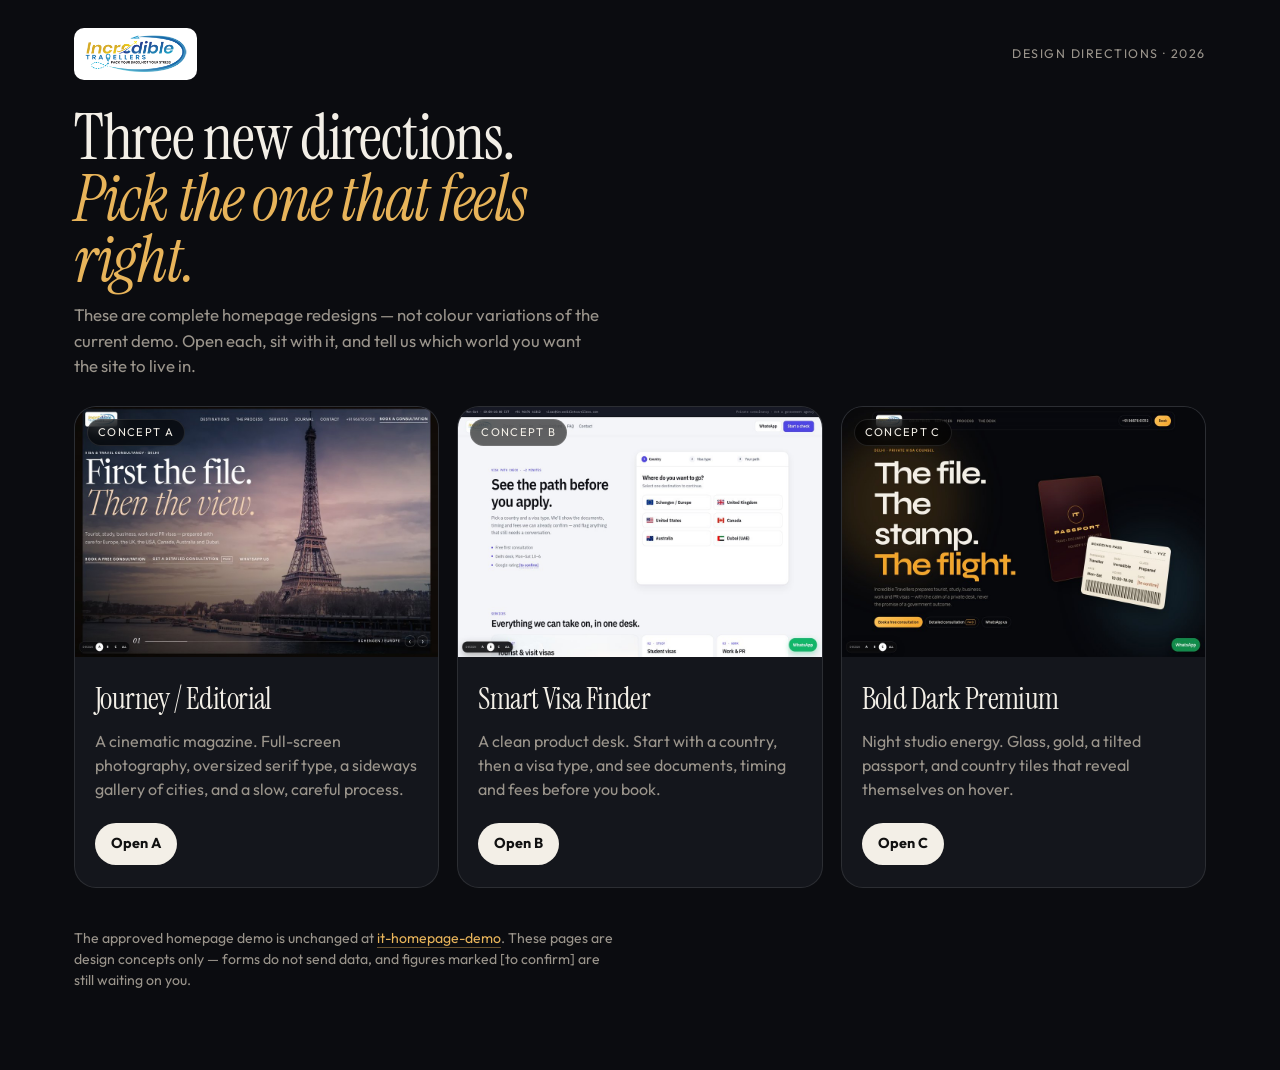
==== commit 88f591ed: "Replace colour-swap lab with three full homepage concepts The previous design lab only restyled the " ====
--- a/index.html
+++ b/index.html
@@ -1,629 +1,88 @@
 <!doctype html>
-<html lang="en-IN" data-theme="passport" data-font="fraunces" data-btn="pill" data-corners="rounded" data-hero="split" data-density="comfortable">
+<html lang="en-IN">
 <head>
 <meta charset="utf-8">
 <meta name="viewport" content="width=device-width, initial-scale=1">
-<title>Visa Consultant in Delhi | Tourist, Study, Work & PR Visas | Incredible Travellers</title>
-<meta name="description" content="Incredible Travellers is a Delhi visa consultancy for tourist, study, business, work and PR visas to Canada, the UK, USA, Australia and Europe. Clear checklists, honest advice, real updates.">
-<meta name="robots" content="noindex, nofollow"><!-- design demo only -->
+<title>Choose a design direction · Incredible Travellers</title>
+<meta name="description" content="Three new homepage directions for Incredible Travellers. Pick the one that feels right.">
+<meta name="robots" content="noindex, nofollow">
 <link rel="preconnect" href="https://fonts.googleapis.com">
 <link rel="preconnect" href="https://fonts.gstatic.com" crossorigin>
-<link href="https://fonts.googleapis.com/css2?family=Fraunces:opsz,wght@9..144,500;9..144,600;9..144,700&family=Inter:wght@400;500;600;700&family=Playfair+Display:wght@500;600;700&family=Poppins:wght@400;500;600;700&family=DM+Serif+Display:wght@400;500;600;700&family=DM+Sans:wght@400;500;600;700&display=swap" rel="stylesheet">
-<link rel="preload" as="image" href="images/hero-airport.webp">
-<link rel="stylesheet" href="css/style.css">
-<link rel="stylesheet" href="css/design-lab.css">
-<script>
-(function(){
-  try{
-    var D={theme:'passport',font:'fraunces',btn:'pill',corners:'rounded',hero:'split',density:'comfortable'};
-    var A={theme:['passport','royal','emerald','maroon','midnight','teal'],font:['fraunces','playfair','poppins','dm'],btn:['pill','soft','sharp'],corners:['rounded','flat','glass'],hero:['split','centered','search'],density:['comfortable','compact']};
-    var s={}; try{s=JSON.parse(localStorage.getItem('it-design-lab-v1')||'{}')}catch(e){}
-    var q=new URLSearchParams(location.search);
-    Object.keys(D).forEach(function(k){
-      var v=q.get(k)||s[k]||D[k];
-      if((A[k]||[]).indexOf(v)===-1) v=D[k];
-      document.documentElement.setAttribute('data-'+k,v);
-    });
-  }catch(e){
-    document.documentElement.setAttribute('data-theme','passport');
-  }
-})();
-</script>
+<link href="https://fonts.googleapis.com/css2?family=Instrument+Serif:ital@0;1&family=Outfit:wght@400;500;600;700&display=swap" rel="stylesheet">
 <link rel="icon" href="images/favicon.svg" type="image/svg+xml">
+<style>
+:root{--bg:#0B0C10;--card:#14161C;--text:#F3EFE7;--muted:#9B958C;--line:rgba(255,255,255,.1);--gold:#E8B45A}
+*{box-sizing:border-box}
+body{margin:0;background:var(--bg);color:var(--text);font-family:Outfit,system-ui,sans-serif;line-height:1.5;-webkit-font-smoothing:antialiased}
+a{color:inherit;text-decoration:none}
+img{display:block;width:100%;height:100%;object-fit:cover}
+.wrap{max-width:1180px;margin:0 auto;padding:28px 24px 64px}
+.top{display:flex;justify-content:space-between;align-items:center;gap:16px;margin-bottom:28px}
+.logo{background:#fff;border-radius:10px;padding:6px 10px}
+.logo img{height:40px;width:auto}
+.top span{font-size:.78rem;letter-spacing:.12em;text-transform:uppercase;color:var(--muted)}
+h1{font-family:"Instrument Serif",Georgia,serif;font-weight:400;font-size:clamp(2.2rem,5.4vw,4rem);line-height:.95;letter-spacing:-.02em;margin:0 0 12px;max-width:16ch}
+h1 em{font-style:italic;color:var(--gold)}
+.lead{color:var(--muted);max-width:48ch;margin:0 0 28px;font-size:1.05rem}
+.grid{display:grid;grid-template-columns:repeat(3,1fr);gap:18px}
+.card{background:var(--card);border:1px solid var(--line);border-radius:22px;overflow:hidden;display:flex;flex-direction:column;transition:transform .25s,border-color .25s}
+.card:hover{transform:translateY(-4px);border-color:rgba(232,180,90,.45)}
+.thumb{aspect-ratio:16/11;background:#0E1016;position:relative;overflow:hidden}
+.thumb span{position:absolute;top:12px;left:12px;z-index:1;background:rgba(0,0,0,.6);backdrop-filter:blur(8px);border:1px solid var(--line);border-radius:999px;padding:4px 10px;font-size:.7rem;letter-spacing:.12em;text-transform:uppercase}
+.body{padding:20px 20px 22px;display:flex;flex-direction:column;gap:8px;flex:1}
+.body h2{font-family:"Instrument Serif",Georgia,serif;font-weight:400;font-size:1.85rem;margin:0;letter-spacing:-.02em}
+.body p{margin:0;color:var(--muted);flex:1}
+.open{margin-top:14px;display:inline-flex;align-items:center;justify-content:center;height:42px;padding:0 16px;border-radius:999px;background:var(--text);color:#111;font-weight:700;font-size:.9rem;align-self:flex-start}
+.open:hover{background:var(--gold)}
+.note{margin-top:40px;color:var(--muted);font-size:.88rem;max-width:60ch}
+.note a{color:var(--gold);border-bottom:1px solid rgba(232,180,90,.4)}
+@media (max-width:900px){.grid{grid-template-columns:1fr;max-width:520px}}
+</style>
 </head>
 <body>
-
-<!-- ============ ICON SPRITE ============ -->
-<svg width="0" height="0" style="position:absolute" aria-hidden="true">
-  <defs>
-    <symbol id="i-plane" viewBox="0 0 24 24"><path d="M17.8 19.2 16 11l3.5-3.5C21 6 21.5 4 21 3c-1-.5-3 0-4.5 1.5L13 8 4.8 6.2c-.5-.1-.9.1-1.1.5l-.3.5c-.2.5-.1 1 .3 1.3L9 12l-2 3H4l-1 1 3 2 2 3 1-1v-3l3-2 3.5 5.3c.3.4.8.5 1.3.3l.5-.2c.4-.3.6-.7.5-1.2z"/></symbol>
-    <symbol id="i-cap" viewBox="0 0 24 24"><path d="M22 10 12 5 2 10l10 5 10-5z"/><path d="M6 12v5c0 1.7 2.7 3 6 3s6-1.3 6-3v-5"/><path d="M22 10v6"/></symbol>
-    <symbol id="i-brief" viewBox="0 0 24 24"><rect x="2" y="7" width="20" height="14" rx="2"/><path d="M16 21V5a2 2 0 0 0-2-2h-4a2 2 0 0 0-2 2v16"/></symbol>
-    <symbol id="i-tool" viewBox="0 0 24 24"><path d="M14.7 6.3a1 1 0 0 0 0 1.4l1.6 1.6a1 1 0 0 0 1.4 0l3.77-3.77a6 6 0 0 1-7.94 7.94l-6.91 6.91a2.12 2.12 0 0 1-3-3l6.91-6.91a6 6 0 0 1 7.94-7.94l-3.76 3.76z"/></symbol>
-    <symbol id="i-home" viewBox="0 0 24 24"><path d="m3 10 9-7 9 7v10a2 2 0 0 1-2 2H5a2 2 0 0 1-2-2z"/><path d="M9 22V12h6v10"/></symbol>
-    <symbol id="i-cal" viewBox="0 0 24 24"><rect x="3" y="4" width="18" height="18" rx="2"/><path d="M16 2v4M8 2v4M3 10h18"/><path d="m9 16 2 2 4-4"/></symbol>
-    <symbol id="i-building" viewBox="0 0 24 24"><rect x="4" y="2" width="16" height="20" rx="2"/><path d="M9 22v-4h6v4M8 6h.01M16 6h.01M12 6h.01M12 10h.01M12 14h.01M16 10h.01M16 14h.01M8 10h.01M8 14h.01"/></symbol>
-    <symbol id="i-file" viewBox="0 0 24 24"><path d="M14 2H6a2 2 0 0 0-2 2v16a2 2 0 0 0 2 2h12a2 2 0 0 0 2-2V8z"/><path d="M14 2v6h6"/><path d="m9 15 2 2 4-4"/></symbol>
-    <symbol id="i-phone" viewBox="0 0 24 24"><path d="M22 16.9v3a2 2 0 0 1-2.2 2 19.8 19.8 0 0 1-8.6-3.1 19.5 19.5 0 0 1-6-6A19.8 19.8 0 0 1 2.1 4.2 2 2 0 0 1 4.1 2h3a2 2 0 0 1 2 1.7c.1.9.4 1.8.7 2.7a2 2 0 0 1-.5 2.1L8 9.8a16 16 0 0 0 6 6l1.3-1.3a2 2 0 0 1 2.1-.4c.9.3 1.8.6 2.7.7a2 2 0 0 1 1.7 2z"/></symbol>
-    <symbol id="i-mail" viewBox="0 0 24 24"><rect x="2" y="4" width="20" height="16" rx="2"/><path d="m22 7-10 6L2 7"/></symbol>
-    <symbol id="i-clock" viewBox="0 0 24 24"><circle cx="12" cy="12" r="10"/><path d="M12 6v6l4 2"/></symbol>
-    <symbol id="i-pin" viewBox="0 0 24 24"><path d="M20 10c0 6-8 12-8 12s-8-6-8-12a8 8 0 0 1 16 0z"/><circle cx="12" cy="10" r="3"/></symbol>
-    <symbol id="i-check" viewBox="0 0 24 24"><path d="M20 6 9 17l-5-5"/></symbol>
-    <symbol id="i-down" viewBox="0 0 24 24"><path d="m6 9 6 6 6-6"/></symbol>
-    <symbol id="i-arrow" viewBox="0 0 24 24"><path d="M5 12h14M12 5l7 7-7 7"/></symbol>
-    <symbol id="i-left" viewBox="0 0 24 24"><path d="m15 18-6-6 6-6"/></symbol>
-    <symbol id="i-right" viewBox="0 0 24 24"><path d="m9 18 6-6-6-6"/></symbol>
-    <symbol id="i-shield" viewBox="0 0 24 24"><path d="M12 22s8-4 8-10V5l-8-3-8 3v7c0 6 8 10 8 10z"/><path d="m9 12 2 2 4-4"/></symbol>
-    <symbol id="i-calc" viewBox="0 0 24 24"><rect x="4" y="2" width="16" height="20" rx="2"/><path d="M8 6h8M16 14v4M8 10h.01M12 10h.01M16 10h.01M8 14h.01M12 14h.01M8 18h.01M12 18h.01"/></symbol>
-    <symbol id="i-chat" viewBox="0 0 24 24"><path d="M21 15a2 2 0 0 1-2 2H7l-4 4V5a2 2 0 0 1 2-2h14a2 2 0 0 1 2 2z"/></symbol>
-    <symbol id="i-users" viewBox="0 0 24 24"><path d="M17 21v-2a4 4 0 0 0-4-4H5a4 4 0 0 0-4 4v2"/><circle cx="9" cy="7" r="4"/><path d="M23 21v-2a4 4 0 0 0-3-3.9M16 3.1a4 4 0 0 1 0 7.8"/></symbol>
-    <symbol id="i-menu" viewBox="0 0 24 24"><path d="M3 6h18M3 12h18M3 18h18"/></symbol>
-    <symbol id="i-x" viewBox="0 0 24 24"><path d="M18 6 6 18M6 6l12 12"/></symbol>
-    <symbol id="i-globe" viewBox="0 0 24 24"><circle cx="12" cy="12" r="10"/><path d="M2 12h20M12 2a15.3 15.3 0 0 1 4 10 15.3 15.3 0 0 1-4 10 15.3 15.3 0 0 1-4-10 15.3 15.3 0 0 1 4-10z"/></symbol>
-    <symbol id="i-eye" viewBox="0 0 24 24"><path d="M1 12s4-8 11-8 11 8 11 8-4 8-11 8-11-8-11-8z"/><circle cx="12" cy="12" r="3"/></symbol>
-    <symbol id="i-msg" viewBox="0 0 24 24"><path d="M7.9 20A9 9 0 1 0 4 16.1L2 22z"/></symbol>
-    <symbol id="i-star" viewBox="0 0 24 24"><path d="m12 2 3.1 6.3 6.9 1-5 4.9 1.2 6.8L12 17.8 5.8 21l1.2-6.8-5-4.9 6.9-1z"/></symbol>
-    <symbol id="i-wa" viewBox="0 0 32 32"><path fill="currentColor" stroke="none" d="M16 3C9 3 3.3 8.6 3.3 15.6c0 2.3.6 4.4 1.7 6.3L3.2 28.7l7-1.8c1.8 1 3.8 1.5 5.9 1.5 7 0 12.7-5.7 12.7-12.7S23 3 16 3zm0 23.2c-1.9 0-3.8-.5-5.4-1.5l-.4-.2-4.1 1.1 1.1-4-.3-.4a10.5 10.5 0 0 1-1.6-5.6c0-5.8 4.8-10.5 10.6-10.5 5.8 0 10.5 4.7 10.5 10.5 0 5.9-4.7 10.6-10.4 10.6zm5.8-7.9c-.3-.2-1.9-.9-2.2-1-.3-.1-.5-.2-.7.2-.2.3-.8 1-1 1.2-.2.2-.4.2-.7.1-.3-.2-1.3-.5-2.6-1.6-1-.9-1.6-1.9-1.8-2.2-.2-.3 0-.5.1-.7l.5-.6c.2-.2.2-.3.3-.6.1-.2 0-.4 0-.6l-1-2.4c-.3-.6-.5-.5-.7-.5h-.6c-.2 0-.6.1-.9.4-.3.3-1.2 1.1-1.2 2.8s1.2 3.2 1.4 3.5c.2.2 2.4 3.6 5.7 5 .8.3 1.4.5 1.9.7.8.3 1.5.2 2.1.1.6-.1 1.9-.8 2.2-1.5.3-.7.3-1.4.2-1.5-.1-.2-.3-.3-.6-.4z"/></symbol>
-  </defs>
-</svg>
-
-<a class="skip" href="#main">Skip to content</a>
-
-<!-- ============ UTILITY BAR ============ -->
-<div class="utility">
-  <div class="container utility__row">
-    <div class="utility__left">
-      <span><svg class="ic"><use href="#i-clock"/></svg> Mon–Sat · 10:00 AM – 6:00 PM</span>
-      <a href="tel:+919667661312"><svg class="ic"><use href="#i-phone"/></svg> +91 96676 61312</a>
-      <a href="mailto:visas@incredibletravellers.com"><svg class="ic"><use href="#i-mail"/></svg> visas@incredibletravellers.com</a>
-    </div>
-    <div class="utility__right">
-      <span><svg class="ic"><use href="#i-shield"/></svg> Private visa consultancy · not a government agency</span>
-    </div>
+<div class="wrap">
+  <div class="top">
+    <a class="logo" href="https://www.incredibletravellers.com/" rel="noopener"><img src="images/logo.png" width="200" height="78" alt="Incredible Travellers"></a>
+    <span>Design directions · 2026</span>
   </div>
-</div>
-
-<!-- ============ HEADER ============ -->
-<header class="header" id="top">
-  <div class="container-wide header__row">
-    <a class="logo" href="#top" aria-label="Incredible Travellers home"><img src="images/logo.png" alt="Incredible Travellers – Pack your bags, not your stress" width="200" height="78"></a>
-
-    <nav class="nav" aria-label="Main">
-      <ul class="nav__list">
-        <li class="nav__item has-mega">
-          <button class="nav__link" aria-expanded="false">Visas <svg class="ic ic-sm"><use href="#i-down"/></svg></button>
-          <div class="mega">
-            <div class="mega__grid">
-              <div class="mega__col">
-                <div class="mega__head"><span class="tile tile-sm"><svg class="ic"><use href="#i-plane"/></svg></span><div><strong>Visit</strong><small>Tourist &amp; family</small></div></div>
-                <a href="#"><img src="images/flags/ca.svg" alt="">Canada</a><a href="#"><img src="images/flags/gb.svg" alt="">United Kingdom</a><a href="#"><img src="images/flags/us.svg" alt="">USA</a><a href="#"><img src="images/flags/au.svg" alt="">Australia</a><a href="#"><img src="images/flags/eu.svg" alt="">Schengen / Europe</a><a href="#"><img src="images/flags/ae.svg" alt="">Dubai (UAE)</a>
-              </div>
-              <div class="mega__col">
-                <div class="mega__head"><span class="tile tile-sm"><svg class="ic"><use href="#i-cap"/></svg></span><div><strong>Study</strong><small>Admissions + visa</small></div></div>
-                <a href="#"><img src="images/flags/ca.svg" alt="">Canada</a><a href="#"><img src="images/flags/gb.svg" alt="">United Kingdom</a><a href="#"><img src="images/flags/us.svg" alt="">USA</a><a href="#"><img src="images/flags/au.svg" alt="">Australia</a><a href="#"><img src="images/flags/eu.svg" alt="">Europe</a>
-              </div>
-              <div class="mega__col">
-                <div class="mega__head"><span class="tile tile-sm"><svg class="ic"><use href="#i-tool"/></svg></span><div><strong>Work</strong><small>Work permits</small></div></div>
-                <a href="#"><img src="images/flags/ca.svg" alt="">Canada</a><a href="#"><img src="images/flags/gb.svg" alt="">United Kingdom</a><a href="#"><img src="images/flags/au.svg" alt="">Australia</a><a href="#"><img src="images/flags/eu.svg" alt="">Europe</a>
-              </div>
-              <div class="mega__col">
-                <div class="mega__head"><span class="tile tile-sm"><svg class="ic"><use href="#i-home"/></svg></span><div><strong>PR</strong><small>Permanent residence</small></div></div>
-                <a href="#"><img src="images/flags/ca.svg" alt="">Canada PR</a><a href="#"><img src="images/flags/au.svg" alt="">Australia PR</a>
-                <a href="#tools" class="mega__tool"><svg class="ic"><use href="#i-calc"/></svg> Points calculator</a>
-              </div>
-              <div class="mega__col">
-                <div class="mega__head"><span class="tile tile-sm"><svg class="ic"><use href="#i-brief"/></svg></span><div><strong>Business</strong><small>Meetings &amp; events</small></div></div>
-                <a href="#"><img src="images/flags/us.svg" alt="">USA</a><a href="#"><img src="images/flags/gb.svg" alt="">United Kingdom</a><a href="#"><img src="images/flags/eu.svg" alt="">Schengen</a><a href="#"><img src="images/flags/ca.svg" alt="">Canada</a>
-              </div>
-            </div>
-            <div class="mega__foot">
-              <span>Not sure which visa fits? Answer 5 quick questions.</span>
-              <a class="btn btn-primary btn-sm" href="#hero-form">Free eligibility check <svg class="ic"><use href="#i-arrow"/></svg></a>
-            </div>
-          </div>
-        </li>
-        <li class="nav__item"><a class="nav__link" href="#destinations">Destinations</a></li>
-        <li class="nav__item"><a class="nav__link" href="#services">Services</a></li>
-        <li class="nav__item"><a class="nav__link" href="#tools">Tools</a></li>
-        <li class="nav__item"><a class="nav__link" href="#guides">Guides</a></li>
-        <li class="nav__item"><a class="nav__link" href="#why">About</a></li>
-        <li class="nav__item"><a class="nav__link" href="#book">Contact</a></li>
-      </ul>
-    </nav>
-
-    <div class="header__cta">
-      <a class="helpcall" href="tel:+919667661312">
-        <span class="helpcall__icon"><svg class="ic"><use href="#i-phone"/></svg></span>
-        <span><small>Need help? Call</small><strong>+91 96676 61312</strong></span>
-      </a>
-      <a class="btn btn-primary" href="#book">Book consultation</a>
-      <button class="burger" aria-label="Open menu" aria-controls="drawer" aria-expanded="false"><svg class="ic"><use href="#i-menu"/></svg></button>
-    </div>
+  <h1>Three new directions.<br><em>Pick the one that feels right.</em></h1>
+  <p class="lead">These are complete homepage redesigns — not colour variations of the current demo. Open each, sit with it, and tell us which world you want the site to live in.</p>
+  <div class="grid">
+    <a class="card" href="concept-a/">
+      <div class="thumb">
+        <span>Concept A</span>
+        <img src="images/thumb-a.jpg" alt="Preview of the Journey / Editorial homepage">
+      </div>
+      <div class="body">
+        <h2>Journey / Editorial</h2>
+        <p>A cinematic magazine. Full-screen photography, oversized serif type, a sideways gallery of cities, and a slow, careful process.</p>
+        <span class="open">Open A</span>
+      </div>
+    </a>
+    <a class="card" href="concept-b/">
+      <div class="thumb">
+        <span>Concept B</span>
+        <img src="images/thumb-b.jpg" alt="Preview of the Smart Visa Finder homepage">
+      </div>
+      <div class="body">
+        <h2>Smart Visa Finder</h2>
+        <p>A clean product desk. Start with a country, then a visa type, and see documents, timing and fees before you book.</p>
+        <span class="open">Open B</span>
+      </div>
+    </a>
+    <a class="card" href="concept-c/">
+      <div class="thumb">
+        <span>Concept C</span>
+        <img src="images/thumb-c.jpg" alt="Preview of the Bold Dark Premium homepage">
+      </div>
+      <div class="body">
+        <h2>Bold Dark Premium</h2>
+        <p>Night studio energy. Glass, gold, a tilted passport, and country tiles that reveal themselves on hover.</p>
+        <span class="open">Open C</span>
+      </div>
+    </a>
   </div>
-</header>
-
-<!-- Mobile drawer -->
-<div class="drawer" id="drawer" aria-hidden="true">
-  <div class="drawer__panel">
-    <div class="drawer__top">
-      <img src="images/logo.png" alt="Incredible Travellers" width="140" height="55">
-      <button class="drawer__close" aria-label="Close menu"><svg class="ic"><use href="#i-x"/></svg></button>
-    </div>
-    <p class="drawer__label">Visas by goal</p>
-    <details class="drawer__acc"><summary><span class="tile tile-sm"><svg class="ic"><use href="#i-plane"/></svg></span>Visit</summary><div><a href="#">Canada</a><a href="#">United Kingdom</a><a href="#">USA</a><a href="#">Australia</a><a href="#">Schengen / Europe</a><a href="#">Dubai (UAE)</a></div></details>
-    <details class="drawer__acc"><summary><span class="tile tile-sm"><svg class="ic"><use href="#i-cap"/></svg></span>Study</summary><div><a href="#">Canada</a><a href="#">United Kingdom</a><a href="#">USA</a><a href="#">Australia</a><a href="#">Europe</a></div></details>
-    <details class="drawer__acc"><summary><span class="tile tile-sm"><svg class="ic"><use href="#i-tool"/></svg></span>Work</summary><div><a href="#">Canada</a><a href="#">United Kingdom</a><a href="#">Australia</a><a href="#">Europe</a></div></details>
-    <details class="drawer__acc"><summary><span class="tile tile-sm"><svg class="ic"><use href="#i-home"/></svg></span>PR</summary><div><a href="#">Canada PR</a><a href="#">Australia PR</a><a href="#tools">Points calculator</a></div></details>
-    <details class="drawer__acc"><summary><span class="tile tile-sm"><svg class="ic"><use href="#i-brief"/></svg></span>Business</summary><div><a href="#">USA</a><a href="#">United Kingdom</a><a href="#">Schengen</a><a href="#">Canada</a></div></details>
-    <nav class="drawer__links"><a href="#destinations">Destinations</a><a href="#services">Services</a><a href="#tools">Tools</a><a href="#guides">Guides</a><a href="#why">About</a><a href="#book">Contact</a></nav>
-    <a class="btn btn-primary btn-block" href="#book">Book consultation</a>
-    <a class="btn btn-outline btn-block" href="tel:+919667661312"><svg class="ic"><use href="#i-phone"/></svg> +91 96676 61312</a>
-  </div>
-</div>
-
-<main id="main">
-
-<!-- ============ HERO ============ -->
-<section class="hero">
-  <div class="container-wide hero__grid">
-    <div class="hero__copy">
-      <span class="badge"><span class="dot"></span> Visa &amp; travel consultancy · Delhi</span>
-      <h1 class="hero__title">Your visa, handled by <span class="ul">people who care.</span></h1>
-      <p class="hero__lead">Tourist, study, business, work and PR visas for Canada, the UK, USA, Australia and Europe — with clear document checklists, honest advice and real updates at every step.</p>
-
-      <form class="elig" id="hero-form" aria-label="Free eligibility check">
-        <p class="elig__title">Free eligibility check</p>
-        <label class="elig__field">
-          <span>I need a…</span>
-          <select name="type" aria-label="Visa type">
-            <option>Tourist visa</option><option>Study visa</option><option>Work visa</option><option>PR / Immigration</option><option>Business visa</option><option>Family visa</option>
-          </select>
-          <svg class="ic ic-sm"><use href="#i-down"/></svg>
-        </label>
-        <label class="elig__field">
-          <span>for…</span>
-          <select name="country" aria-label="Country">
-            <option>Canada</option><option>United Kingdom</option><option>USA</option><option>Australia</option><option>Schengen / Europe</option><option>Dubai (UAE)</option>
-          </select>
-          <svg class="ic ic-sm"><use href="#i-down"/></svg>
-        </label>
-        <button class="btn btn-primary elig__btn" type="submit">Check eligibility <svg class="ic"><use href="#i-arrow"/></svg></button>
-      </form>
-
-      <div class="hero__actions">
-        <a class="btn btn-outline" href="#book"><svg class="ic"><use href="#i-cal"/></svg> Book consultation</a>
-        <a class="btn btn-navy" href="#paid-consult"><svg class="ic"><use href="#i-file"/></svg> Get detailed consultation <span class="paid-tag">Paid</span></a>
-        <a class="btn btn-soft" href="https://wa.me/919667661312" target="_blank" rel="noopener"><svg class="ic"><use href="#i-wa"/></svg> WhatsApp us</a>
-      </div>
-
-      <ul class="trust">
-        <li><svg class="ic star"><use href="#i-star"/></svg> Google rating <span class="ph">[to confirm]</span></li>
-        <li><svg class="ic"><use href="#i-pin"/></svg> Delhi office · <span class="ph">address [to confirm]</span></li>
-        <li><svg class="ic"><use href="#i-shield"/></svg> Private consultancy, not a govt/embassy</li>
-      </ul>
-    </div>
-
-    <div class="hero__media">
-      <div class="hero__blob" aria-hidden="true"></div>
-      <svg class="hero__path" viewBox="0 0 400 200" aria-hidden="true"><path d="M10 180 C 120 40, 260 40, 390 20" fill="none" stroke="currentColor" stroke-width="2" stroke-dasharray="6 8"/></svg>
-      <picture>
-        <source media="(max-width: 640px)" srcset="images/hero-airport-m.webp">
-        <img class="hero__img" src="images/hero-airport.webp" alt="Traveller relaxing at an airport gate as a plane takes off" width="1000" height="667" fetchpriority="high">
-      </picture>
-      <div class="chip chip--a">
-        <span class="chip__icon chip__icon--cream"><svg class="ic"><use href="#i-file"/></svg></span>
-        <span><strong>Document checklist</strong><small>made for your visa &amp; profile</small></span>
-      </div>
-      <div class="chip chip--b">
-        <span class="chip__icon chip__icon--teal"><svg class="ic"><use href="#i-clock"/></svg></span>
-        <span><strong>Free eligibility check</strong><small>takes about 2 minutes</small></span>
-      </div>
-    </div>
-  </div>
-</section>
-
-<!-- ============ STATS ============ -->
-<section class="stats" aria-label="Key numbers (placeholders)">
-  <div class="container stats__row">
-    <div class="stat reveal"><strong>[X]+</strong><span>visas processed</span></div>
-    <div class="stat reveal"><strong>[X] yrs</strong><span>helping Delhi travellers</span></div>
-    <div class="stat reveal"><strong>[X]+</strong><span>countries served</span></div>
-    <div class="stat reveal"><strong>[X.X] <svg class="ic star"><use href="#i-star"/></svg></strong><span>Google rating</span></div>
-  </div>
-  <p class="container stats__note">Numbers in [ ] are placeholders — only verified figures will be published.</p>
-</section>
-
-<!-- ============ SERVICES ============ -->
-<section class="section" id="services">
-  <div class="container">
-    <div class="sec-head reveal">
-      <span class="eyebrow">What we do</span>
-      <h2>Visa help for every <span class="ul">kind of journey</span></h2>
-      <p>Pick your goal. Every service starts with a free assessment and a checklist written for your profile.</p>
-    </div>
-    <div class="svc-grid">
-      <article class="svc reveal">
-        <span class="tile"><svg class="ic"><use href="#i-plane"/></svg></span>
-        <h3>Tourist Visa</h3>
-        <p>Holidays and family visits — checklists, itinerary and cover-letter support.</p>
-        <details class="svc__more"><summary>What’s included <svg class="ic ic-sm"><use href="#i-down"/></svg></summary>
-          <ul class="ticks"><li>Document checklist</li><li>Form filling</li><li>Appointment help</li><li>Final file review</li></ul></details>
-        <a class="link" href="#">Explore Tourist Visa <svg class="ic ic-sm"><use href="#i-arrow"/></svg></a>
-      </article>
-      <article class="svc reveal">
-        <span class="tile"><svg class="ic"><use href="#i-cap"/></svg></span>
-        <h3>Study Visa</h3>
-        <p>From shortlisting universities to your student visa file — one team.</p>
-        <details class="svc__more" open><summary>What’s included <svg class="ic ic-sm"><use href="#i-down"/></svg></summary>
-          <ul class="ticks"><li>Course &amp; university shortlist</li><li>SOP &amp; financial docs review</li><li>Visa application</li><li>Pre-departure guidance</li></ul></details>
-        <a class="link" href="#">Explore Study Visa <svg class="ic ic-sm"><use href="#i-arrow"/></svg></a>
-      </article>
-      <article class="svc reveal">
-        <span class="tile"><svg class="ic"><use href="#i-brief"/></svg></span>
-        <h3>Business Visa</h3>
-        <p>Meetings, conferences and trade fairs, with corporate accounts for teams.</p>
-        <details class="svc__more"><summary>What’s included <svg class="ic ic-sm"><use href="#i-down"/></svg></summary>
-          <ul class="ticks"><li>Invitation &amp; cover letters</li><li>Company document check</li><li>Priority appointments*</li><li>Group / team filing</li></ul></details>
-        <a class="link" href="#">Explore Business Visa <svg class="ic ic-sm"><use href="#i-arrow"/></svg></a>
-      </article>
-      <article class="svc reveal">
-        <span class="tile"><svg class="ic"><use href="#i-tool"/></svg></span>
-        <h3>Work Visa</h3>
-        <p>Work-permit guidance for Canada, the UK, Australia and Europe.</p>
-        <details class="svc__more"><summary>What’s included <svg class="ic ic-sm"><use href="#i-down"/></svg></summary>
-          <ul class="ticks"><li>Eligibility assessment</li><li>Offer &amp; employer docs check</li><li>Application filing</li><li>Dependant visas</li></ul></details>
-        <a class="link" href="#">Explore Work Visa <svg class="ic ic-sm"><use href="#i-arrow"/></svg></a>
-      </article>
-      <article class="svc reveal">
-        <span class="tile"><svg class="ic"><use href="#i-home"/></svg></span>
-        <h3>PR &amp; Immigration</h3>
-        <p>Canada and Australia permanent residence, from points to final file.</p>
-        <details class="svc__more"><summary>What’s included <svg class="ic ic-sm"><use href="#i-down"/></svg></summary>
-          <ul class="ticks"><li>Points assessment</li><li>Skills / ECA guidance</li><li>Profile &amp; application</li><li>Landing guidance</li></ul></details>
-        <a class="link" href="#">Explore PR &amp; Immigration <svg class="ic ic-sm"><use href="#i-arrow"/></svg></a>
-      </article>
-      <article class="svc reveal">
-        <span class="tile"><svg class="ic"><use href="#i-cal"/></svg></span>
-        <h3>USA Visa Appointments</h3>
-        <p>B1/B2 and student visa scheduling, DS-160 support and interview prep.</p>
-        <details class="svc__more"><summary>What’s included <svg class="ic ic-sm"><use href="#i-down"/></svg></summary>
-          <ul class="ticks"><li>DS-160 form support</li><li>Appointment scheduling</li><li>Interview preparation</li><li>Document folder check</li></ul></details>
-        <a class="link" href="#">Explore USA Appointments <svg class="ic ic-sm"><use href="#i-arrow"/></svg></a>
-      </article>
-    </div>
-    <div class="sec-foot"><span class="muted">Inclusions are examples — final lists <span class="ph">[to confirm]</span>.</span><a class="btn btn-outline" href="#">All services <svg class="ic"><use href="#i-arrow"/></svg></a></div>
-  </div>
-</section>
-
-<!-- ============ DESTINATIONS ============ -->
-<section class="section section--sand" id="destinations">
-  <div class="container">
-    <div class="sec-head sec-head--split reveal">
-      <div>
-        <span class="eyebrow">Popular destinations</span>
-        <h2>Where do you want <span class="ul">to go?</span></h2>
-      </div>
-      <a class="link" href="#">View all destinations <svg class="ic ic-sm"><use href="#i-arrow"/></svg></a>
-    </div>
-    <div class="dest-grid">
-      <a class="dest reveal" href="#"><div class="dest__img"><img src="images/dest-canada.webp" alt="Toronto skyline with the CN Tower at sunset" loading="lazy" width="560" height="420"></div><img class="flag" src="images/flags/ca.svg" alt="Canada flag"><div class="dest__body"><h3>Canada</h3><div class="tags"><span>Visitor</span><span>Study</span><span>PR</span></div></div></a>
-      <a class="dest reveal" href="#"><div class="dest__img"><img src="images/dest-uk.webp" alt="Big Ben and a red bus in London" loading="lazy" width="560" height="420"></div><img class="flag" src="images/flags/gb.svg" alt="United Kingdom flag"><div class="dest__body"><h3>United Kingdom</h3><div class="tags"><span>Visitor</span><span>Study</span><span>Work</span></div></div></a>
-      <a class="dest reveal" href="#"><div class="dest__img"><img src="images/dest-usa.webp" alt="Times Square in New York" loading="lazy" width="560" height="420"></div><img class="flag" src="images/flags/us.svg" alt="USA flag"><div class="dest__body"><h3>USA</h3><div class="tags"><span>B1/B2</span><span>Appointments</span><span>Study</span></div></div></a>
-      <a class="dest reveal" href="#"><div class="dest__img"><img src="images/dest-australia.webp" alt="Sydney Opera House and harbour" loading="lazy" width="560" height="420"></div><img class="flag" src="images/flags/au.svg" alt="Australia flag"><div class="dest__body"><h3>Australia</h3><div class="tags"><span>Subclass 600</span><span>Study</span><span>PR</span></div></div></a>
-      <a class="dest reveal" href="#"><div class="dest__img"><img src="images/dest-schengen.webp" alt="Eiffel Tower in Paris at dusk" loading="lazy" width="560" height="420"></div><img class="flag" src="images/flags/eu.svg" alt="European Union flag"><div class="dest__body"><h3>Schengen / Europe</h3><div class="tags"><span>Tourist</span><span>Business</span></div></div></a>
-      <a class="dest reveal" href="#"><div class="dest__img"><img src="images/dest-dubai.webp" alt="Dubai skyline with the Burj Khalifa" loading="lazy" width="560" height="420"></div><img class="flag" src="images/flags/ae.svg" alt="United Arab Emirates flag"><div class="dest__body"><h3>Dubai (UAE) <span class="ph ph-sm">[to confirm]</span></h3><div class="tags"><span>Tourist</span><span>Transit</span></div></div></a>
-    </div>
-  </div>
-</section>
-
-<!-- ============ PROCESS ============ -->
-<section class="section" id="process">
-  <div class="container">
-    <div class="sec-head reveal">
-      <span class="eyebrow">How it works</span>
-      <h2>Four clear steps, <span class="ul">no surprises</span></h2>
-      <p>You always know what happens next — and what you need to send us.</p>
-    </div>
-    <ol class="steps">
-      <li class="step reveal"><span class="step__num">1</span><h3>Free consultation</h3><p>Tell us your plan. We check eligibility and suggest the right visa.</p></li>
-      <li class="step reveal"><span class="step__num">2</span><h3>Document checklist</h3><p>A personal checklist, then we review every document with you.</p></li>
-      <li class="step reveal"><span class="step__num">3</span><h3>Application &amp; review</h3><p>We fill the forms and do a final quality check before you sign.</p></li>
-      <li class="step reveal"><span class="step__num">4</span><h3>Submission &amp; follow-up</h3><p>Appointment, biometrics and WhatsApp updates until a decision.</p></li>
-    </ol>
-  </div>
-</section>
-
-<!-- ============ WHY CHOOSE US ============ -->
-<section class="why" id="why">
-  <div class="container why__grid">
-    <div class="why__media reveal">
-      <img src="images/why-consult.webp" alt="Consultant reviewing an application with clients at a table" loading="lazy" width="760" height="860">
-      <span class="why__note">Stock photo — to be replaced with your real team &amp; office <span class="ph ph-dark">[client to supply]</span></span>
-    </div>
-    <div class="why__copy">
-      <span class="eyebrow eyebrow--light reveal">Why choose us</span>
-      <h2 class="reveal">Proof, <span class="ul">not promises.</span></h2>
-      <p class="why__lead reveal">We never promise a “guaranteed visa”. We promise a well-prepared file, straight answers and a team you can actually meet.</p>
-      <div class="proof-grid">
-        <div class="proof proof--hi reveal"><svg class="ic"><use href="#i-pin"/></svg><h3>A real Delhi office</h3><p>Meet us in person. <span class="ph ph-onsaffron">Address [to confirm]</span></p></div>
-        <div class="proof reveal"><svg class="ic"><use href="#i-file"/></svg><h3>Clear checklists</h3><p>Know every document before you apply — no last-minute rush.</p></div>
-        <div class="proof reveal"><svg class="ic"><use href="#i-msg"/></svg><h3>Real updates</h3><p>WhatsApp updates at each step, from a named case handler.</p></div>
-        <div class="proof reveal"><svg class="ic"><use href="#i-eye"/></svg><h3>Honest advice</h3><p>If your profile isn’t ready yet, we’ll tell you — and how to fix it.</p></div>
-      </div>
-      <a class="link link--light reveal" href="#">More about us <svg class="ic ic-sm"><use href="#i-arrow"/></svg></a>
-    </div>
-  </div>
-</section>
-
-<!-- ============ TESTIMONIALS ============ -->
-<section class="section" id="reviews">
-  <div class="container">
-    <div class="sec-head sec-head--split reveal">
-      <div>
-        <span class="eyebrow">Client stories</span>
-        <h2>What travellers <span class="ul">tell us</span></h2>
-      </div>
-      <div class="gbadge"><span class="gbadge__g">G</span><div><strong>[X.X] <span class="stars">★★★★★</span></strong><small>Google reviews <span class="ph">[to confirm]</span></small></div></div>
-    </div>
-    <div class="carousel reveal" data-carousel>
-      <button class="car-btn car-btn--prev" aria-label="Previous review"><svg class="ic"><use href="#i-left"/></svg></button>
-      <div class="car-track">
-        <figure class="review"><div class="stars">★★★★★</div><blockquote>“They gave me a checklist on day one and reviewed every page of my file. I always knew what was happening with my application.”</blockquote><figcaption><span class="avatar">AS</span><span><strong>Sample client</strong><small>Visitor visa · Canada</small></span></figcaption><span class="sample">Sample review</span></figure>
-        <figure class="review"><div class="stars">★★★★★</div><blockquote>“My study visa had a lot of financial paperwork. The team explained each document in plain language and kept me updated on WhatsApp.”</blockquote><figcaption><span class="avatar avatar--teal">PM</span><span><strong>Sample client</strong><small>Study visa · United Kingdom</small></span></figcaption><span class="sample">Sample review</span></figure>
-        <figure class="review"><div class="stars">★★★★★</div><blockquote>“Booking a USA appointment felt impossible until they helped with the DS-160 and interview prep. Calm, honest and quick to reply.”</blockquote><figcaption><span class="avatar avatar--saffron">NK</span><span><strong>Sample client</strong><small>B1/B2 · USA</small></span></figcaption><span class="sample">Sample review</span></figure>
-        <figure class="review"><div class="stars">★★★★★</div><blockquote>“Our family Schengen trip had four applicants. Everything was organised in one folder and our appointment went smoothly.”</blockquote><figcaption><span class="avatar">RJ</span><span><strong>Sample client</strong><small>Tourist · Schengen</small></span></figcaption><span class="sample">Sample review</span></figure>
-      </div>
-      <button class="car-btn car-btn--next" aria-label="Next review"><svg class="ic"><use href="#i-right"/></svg></button>
-    </div>
-    <p class="muted center small">Placeholder reviews for layout only — the live site will show real, verified Google reviews.</p>
-  </div>
-</section>
-
-<!-- ============ TOOLS ============ -->
-<section class="tools" id="tools">
-  <div class="container tools__grid">
-    <div class="tool reveal">
-      <span class="tile tile-teal"><svg class="ic"><use href="#i-calc"/></svg></span>
-      <div><h3>Points Calculator</h3><p>Estimate your Canada (CRS) or Australia PR points in a few minutes.</p></div>
-      <a class="btn btn-outline" href="#">Calculate my points</a>
-    </div>
-    <div class="tool tool--hi reveal">
-      <span class="tile tile-saffron"><svg class="ic"><use href="#i-check"/></svg></span>
-      <div><h3>Free Eligibility Check</h3><p>Answer 5 quick questions and see which visa route suits you.</p></div>
-      <a class="btn btn-primary" href="#hero-form">Start (2 min) <svg class="ic"><use href="#i-arrow"/></svg></a>
-    </div>
-  </div>
-</section>
-
-<!-- ============ GUIDES ============ -->
-<section class="section" id="guides">
-  <div class="container">
-    <div class="sec-head sec-head--split reveal">
-      <div>
-        <span class="eyebrow">Latest guides</span>
-        <h2>Visa news &amp; <span class="ul">how-to guides</span></h2>
-      </div>
-      <a class="link" href="https://incredibletravellers.com/blog/">All guides <svg class="ic ic-sm"><use href="#i-arrow"/></svg></a>
-    </div>
-    <div class="guide-grid">
-      <a class="guide reveal" href="https://incredibletravellers.com/blog/canada-visa-processing-time-update-may-2026/"><div class="guide__img"><img src="images/guide-canada.webp" alt="Aeroplane wing above the clouds" loading="lazy" width="640" height="360"></div><div class="guide__body"><span class="meta"><span class="cat">Canada</span> 25 May 2026</span><h3>Canada Visa Processing Time</h3><span class="link">Read guide <svg class="ic ic-sm"><use href="#i-arrow"/></svg></span></div></a>
-      <a class="guide reveal" href="https://incredibletravellers.com/blog/top-10-reasons-why-your-visa-gets-rejected/"><div class="guide__img"><img src="images/guide-rejected.webp" alt="Travel planning flat-lay with a map, notebook and camera" loading="lazy" width="640" height="360"></div><div class="guide__body"><span class="meta"><span class="cat">Visa tips</span> 13 Apr 2026</span><h3>Top 10 Reasons Why Your Visa Gets Rejected</h3><span class="link">Read guide <svg class="ic ic-sm"><use href="#i-arrow"/></svg></span></div></a>
-      <a class="guide reveal" href="https://incredibletravellers.com/blog/australia-tourist-visa-for-indians-subclass-600-guide/"><div class="guide__img"><img src="images/guide-australia.webp" alt="Sydney Opera House lit up at night" loading="lazy" width="640" height="360"></div><div class="guide__body"><span class="meta"><span class="cat">Australia</span> 8 Apr 2026</span><h3>Australia Tourist Visa for Indians: Complete Guide to Subclass 600</h3><span class="link">Read guide <svg class="ic ic-sm"><use href="#i-arrow"/></svg></span></div></a>
-    </div>
-  </div>
-</section>
-
-<!-- ============ FAQ ============ -->
-<section class="section section--sand" id="faq">
-  <div class="container faq__grid">
-    <div class="faq__intro reveal">
-      <span class="eyebrow">FAQs</span>
-      <h2>Questions, <span class="ul">answered</span></h2>
-      <p>Can’t find what you need? Talk to a consultant — the first conversation is free.</p>
-      <div class="faq__actions"><a class="btn btn-outline" href="#">See all FAQs</a><a class="btn btn-soft" href="https://wa.me/919667661312" target="_blank" rel="noopener"><svg class="ic"><use href="#i-wa"/></svg> Ask on WhatsApp</a></div>
-    </div>
-    <div class="faq__list reveal">
-      <details class="faq" open><summary>How long does a visa take?<span class="pm"></span></summary><p>It depends on the country, visa type and season. We share current official processing times for your case at the first consultation and keep you updated after you apply.</p></details>
-      <details class="faq"><summary>What documents will I need?<span class="pm"></span></summary><p>Usually a valid passport, photos, financial proof, and travel or study details. You’ll get a personal checklist written for your profile — not a generic list.</p></details>
-      <details class="faq"><summary>Do you guarantee approval?<span class="pm"></span></summary><p>No — and nobody honestly can. Decisions are made only by the embassy or immigration authority. What we guarantee is a complete, carefully reviewed application.</p></details>
-      <details class="faq"><summary>Can you help with USA visa appointments?<span class="pm"></span></summary><p>Yes. We help with the DS-160, scheduling and interview preparation. Appointment availability is set by the US embassy and can change.</p></details>
-      <details class="faq"><summary>How do I pay your fees?<span class="pm"></span></summary><p>After your consultation you receive a written quote and secure payment options. We never ask for payment through unofficial channels. <span class="ph">[payment methods to confirm]</span></p></details>
-      <details class="faq"><summary>How do I get started?<span class="pm"></span></summary><p>Use the free eligibility check, call us, or request a call back below. We’ll set up a short consultation at a time that suits you.</p></details>
-    </div>
-  </div>
-</section>
-
-<!-- ============ BOOKING ============ -->
-<section class="booking" id="book">
-  <div class="container">
-    <div class="book-card reveal">
-      <div class="book-card__info">
-        <span class="eyebrow eyebrow--light">Free first step</span>
-        <h2>Talk to a visa expert <span class="ul">this week</span></h2>
-        <p>Tell us where you want to go. We’ll call you back, check your eligibility and explain the next steps — no obligation.</p>
-        <ul class="book-list">
-          <li><svg class="ic"><use href="#i-clock"/></svg> Consultation length <span class="ph ph-dark">[to confirm]</span></li>
-          <li><svg class="ic"><use href="#i-users"/></svg> In person in Delhi, by phone or WhatsApp video</li>
-          <li><svg class="ic"><use href="#i-cal"/></svg> Pick a time that suits you, Mon–Sat, 10:00 AM – 6:00 PM</li>
-        </ul>
-        <div class="book-contact">
-          <a href="tel:+919667661312"><svg class="ic"><use href="#i-phone"/></svg> +91 96676 61312</a>
-          <a href="mailto:visas@incredibletravellers.com"><svg class="ic"><use href="#i-mail"/></svg> visas@incredibletravellers.com</a>
-        </div>
-      </div>
-      <form class="book-form" id="callback">
-        <h3>Request a call back</h3>
-        <div class="fgrid">
-          <label><span>Full name</span><input type="text" name="name" placeholder="Your name" required autocomplete="name"></label>
-          <label><span>Mobile (+91)</span><input type="tel" name="phone" placeholder="98xxx xxxxx" required autocomplete="tel" pattern="[0-9 +]{10,15}"></label>
-          <label><span>Visa type</span><select name="vtype" required><option value="">Select…</option><option>Tourist</option><option>Study</option><option>Work</option><option>PR / Immigration</option><option>Business</option><option>USA appointment</option></select></label>
-          <label><span>Preferred time</span><select name="time"><option>Morning (10–1)</option><option>Afternoon (1–4)</option><option>Evening (4–6)</option></select></label>
-        </div>
-        <label class="consent"><input type="checkbox" required><span>I agree to be contacted about my enquiry. See our <a href="#">Privacy Policy</a>.</span></label>
-        <button class="btn btn-primary btn-block" type="submit">Get a call back <svg class="ic"><use href="#i-arrow"/></svg></button>
-        <p class="small muted">We usually reply within one working day <span class="ph">[to confirm]</span>. Spam-protected.</p>
-      </form>
-    </div>
-
-    <article class="paid-card reveal" id="paid-consult">
-      <div class="paid-card__icon" aria-hidden="true"><svg class="ic"><use href="#i-file"/></svg></div>
-      <div class="paid-card__body">
-        <div class="paid-card__head">
-          <span class="eyebrow">In-depth expert session</span>
-          <span class="paid-tag paid-tag--lg">Paid</span>
-        </div>
-        <h2>Detailed consultation</h2>
-        <p>A one-on-one expert session for anyone who wants a thorough review — we go through your documents, profile and any refusal history, then give you a personalised checklist and clear next steps.</p>
-        <ul class="paid-card__meta">
-          <li><svg class="ic"><use href="#i-calc"/></svg> Fee <span class="ph">₹[fee to confirm]</span></li>
-          <li><svg class="ic"><use href="#i-clock"/></svg> Duration <span class="ph">[to confirm]</span></li>
-        </ul>
-        <div class="paid-card__actions">
-          <a class="btn btn-navy" href="#callback">Request this session</a>
-          <a class="btn btn-soft" href="https://wa.me/919667661312?text=Hi%2C%20I%27d%20like%20to%20book%20a%20paid%20detailed%20consultation" target="_blank" rel="noopener"><svg class="ic"><use href="#i-wa"/></svg> WhatsApp us</a>
-        </div>
-      </div>
-    </article>
-  </div>
-</section>
-
-</main>
-
-<!-- ============ FOOTER ============ -->
-<footer class="footer">
-  <div class="container footer__grid">
-    <div class="footer__about">
-      <span class="footer__logo"><img src="images/logo.png" alt="Incredible Travellers" width="160" height="62" loading="lazy"></span>
-      <p>A Delhi-based private visa &amp; travel consultancy helping travellers, students and professionals apply with confidence.</p>
-      <ul class="nap">
-        <li><svg class="ic"><use href="#i-pin"/></svg><span>Office address <span class="ph ph-dark">[to confirm]</span>, New Delhi</span></li>
-        <li><svg class="ic"><use href="#i-phone"/></svg> <a href="tel:+919667661312">+91 96676 61312</a></li>
-        <li><svg class="ic"><use href="#i-mail"/></svg> <a href="mailto:visas@incredibletravellers.com">visas@incredibletravellers.com</a></li>
-        <li><svg class="ic"><use href="#i-clock"/></svg><span>Mon–Sat, 10:00 AM – 6:00 PM</span></li>
-      </ul>
-    </div>
-    <div><h4>Services</h4><ul><li><a href="#">Tourist Visa</a></li><li><a href="#">Study Visa</a></li><li><a href="#">Business Visa</a></li><li><a href="#">Work Visa</a></li><li><a href="#">PR &amp; Immigration</a></li><li><a href="#">USA Visa Appointments</a></li></ul></div>
-    <div><h4>Destinations</h4><ul><li><a href="#">Canada</a></li><li><a href="#">United Kingdom</a></li><li><a href="#">USA</a></li><li><a href="#">Australia</a></li><li><a href="#">Schengen / Europe</a></li><li><a href="#">All destinations</a></li></ul></div>
-    <div><h4>Company</h4><ul><li><a href="#">About us</a></li><li><a href="#">How it works</a></li><li><a href="https://incredibletravellers.com/blog/">Blog &amp; guides</a></li><li><a href="#">FAQs</a></li><li><a href="#">Contact</a></li><li><a href="#">Site map</a></li></ul></div>
-  </div>
-  <div class="container footer__legal">
-    <p class="disclaimer"><svg class="ic"><use href="#i-shield"/></svg> Incredible Travellers is a private visa consultancy. We are not a government agency and are not affiliated with any embassy or immigration authority. Visa decisions are made solely by the relevant authorities.</p>
-    <div class="footer__bottom">
-      <span>© 2026 Incredible Travellers. All rights reserved.</span>
-      <nav aria-label="Legal"><a href="#">Privacy Policy</a><a href="#">Terms &amp; Conditions</a><a href="#">Refund Policy</a><a href="#">Disclaimer</a><a href="#">Cookie settings</a></nav>
-    </div>
-    <p class="credits">Design lab demo · Open “Design options” to try colours, type and layout · Photos: Unsplash (Unsplash License) · Not the live website.</p>
-  </div>
-</footer>
-
-<!-- Floating actions (desktop) -->
-<div class="fab">
-  <a class="fab__btn fab__wa" href="https://wa.me/919667661312" target="_blank" rel="noopener" aria-label="Chat on WhatsApp"><svg class="ic"><use href="#i-wa"/></svg><span class="fab__tip">WhatsApp us</span></a>
-  <a class="fab__btn fab__call" href="tel:+919667661312" aria-label="Call +91 96676 61312"><svg class="ic"><use href="#i-phone"/></svg><span class="fab__tip">+91 96676 61312</span></a>
-</div>
-
-<!-- Mobile bottom action bar -->
-<nav class="mbar" aria-label="Quick actions">
-  <a href="tel:+919667661312"><svg class="ic"><use href="#i-phone"/></svg><span>Call</span></a>
-  <a href="https://wa.me/919667661312" target="_blank" rel="noopener" class="mbar__wa"><svg class="ic"><use href="#i-wa"/></svg><span>WhatsApp</span></a>
-  <a href="#hero-form" class="mbar__cta"><svg class="ic"><use href="#i-check"/></svg><span>Check eligibility</span></a>
-</nav>
-
-<div class="toast" role="status" aria-live="polite"></div>
-
-<script src="js/main.js" defer></script>
-<script src="js/design-lab.js" defer></script>
-
-<!-- Design options panel (demo only) -->
-<button type="button" class="dlab-toggle" aria-label="Design options" aria-expanded="false" aria-controls="dlab-panel">
-  <span class="dlab-toggle__icon" aria-hidden="true"><svg viewBox="0 0 24 24"><circle cx="12" cy="12" r="3"/><path d="M12 3v2M12 19v2M5 12H3M21 12h-2M6.2 6.2l1.4 1.4M16.4 16.4l1.4 1.4M6.2 17.8l1.4-1.4M16.4 7.6l1.4-1.4"/></svg></span>
-  <span class="dlab-toggle__label">Design options</span>
-</button>
-<div class="dlab-backdrop"></div>
-<div class="dlab" id="dlab-panel" role="dialog" aria-labelledby="dlab-title" aria-hidden="true">
-  <div class="dlab__handle" aria-hidden="true"></div>
-  <div class="dlab__head">
-    <div>
-      <h2 id="dlab-title">Design options</h2>
-      <p class="dlab__note">Demo only, choose a look and share it with us.</p>
-    </div>
-    <button type="button" class="dlab__close" aria-label="Close design options"><svg viewBox="0 0 24 24"><path d="M18 6 6 18M6 6l12 12"/></svg></button>
-  </div>
-  <div class="dlab__body">
-    <div class="dlab__group">
-      <h3>Colour theme</h3>
-      <div class="dlab-swatches">
-        <button type="button" class="dlab-swatch" data-opt="theme" data-val="passport" aria-pressed="true">
-          <span class="dlab-dots" aria-hidden="true"><i style="background:#0B2545"></i><i style="background:#0E7C86"></i><i style="background:#F4A62A"></i></span>
-          Passport Navy &amp; Saffron
-        </button>
-        <button type="button" class="dlab-swatch" data-opt="theme" data-val="royal" aria-pressed="false">
-          <span class="dlab-dots" aria-hidden="true"><i style="background:#0C1F5B"></i><i style="background:#1E4DB7"></i><i style="background:#D4A017"></i></span>
-          Royal Blue &amp; Gold
-        </button>
-        <button type="button" class="dlab-swatch" data-opt="theme" data-val="emerald" aria-pressed="false">
-          <span class="dlab-dots" aria-hidden="true"><i style="background:#0A3D34"></i><i style="background:#1A7A62"></i><i style="background:#D4A24A"></i></span>
-          Emerald &amp; Sand
-        </button>
-        <button type="button" class="dlab-swatch" data-opt="theme" data-val="maroon" aria-pressed="false">
-          <span class="dlab-dots" aria-hidden="true"><i style="background:#6B1D2A"></i><i style="background:#1A6B62"></i><i style="background:#D4A017"></i></span>
-          Maroon &amp; Cream
-        </button>
-        <button type="button" class="dlab-swatch" data-opt="theme" data-val="midnight" aria-pressed="false">
-          <span class="dlab-dots" aria-hidden="true"><i style="background:#0C121B"></i><i style="background:#3DB8C0"></i><i style="background:#F4A62A"></i></span>
-          Midnight Dark
-        </button>
-        <button type="button" class="dlab-swatch" data-opt="theme" data-val="teal" aria-pressed="false">
-          <span class="dlab-dots" aria-hidden="true"><i style="background:#0A3D42"></i><i style="background:#0E7C86"></i><i style="background:#E6F3F4"></i></span>
-          Clean White &amp; Teal
-        </button>
-      </div>
-    </div>
-    <div class="dlab__group">
-      <h3>Font pairing</h3>
-      <div class="dlab-segs">
-        <button type="button" class="dlab-seg" data-opt="font" data-val="fraunces" aria-pressed="true">Fraunces + Inter</button>
-        <button type="button" class="dlab-seg" data-opt="font" data-val="playfair" aria-pressed="false">Playfair Display + Poppins</button>
-        <button type="button" class="dlab-seg" data-opt="font" data-val="poppins" aria-pressed="false">Poppins only</button>
-        <button type="button" class="dlab-seg" data-opt="font" data-val="dm" aria-pressed="false">DM Serif + DM Sans</button>
-      </div>
-    </div>
-    <div class="dlab__group">
-      <h3>Button style</h3>
-      <div class="dlab-segs">
-        <button type="button" class="dlab-seg" data-opt="btn" data-val="pill" aria-pressed="true">Pill</button>
-        <button type="button" class="dlab-seg" data-opt="btn" data-val="soft" aria-pressed="false">Soft rounded</button>
-        <button type="button" class="dlab-seg" data-opt="btn" data-val="sharp" aria-pressed="false">Sharp</button>
-      </div>
-    </div>
-    <div class="dlab__group">
-      <h3>Corner / card style</h3>
-      <div class="dlab-segs">
-        <button type="button" class="dlab-seg" data-opt="corners" data-val="rounded" aria-pressed="true">Rounded soft shadows</button>
-        <button type="button" class="dlab-seg" data-opt="corners" data-val="flat" aria-pressed="false">Flat bordered</button>
-        <button type="button" class="dlab-seg" data-opt="corners" data-val="glass" aria-pressed="false">Glass</button>
-      </div>
-    </div>
-    <div class="dlab__group">
-      <h3>Hero layout</h3>
-      <div class="dlab-segs">
-        <button type="button" class="dlab-seg dlab-seg--wide" data-opt="hero" data-val="split" aria-pressed="true">Image right</button>
-        <button type="button" class="dlab-seg dlab-seg--wide" data-opt="hero" data-val="centered" aria-pressed="false">Centered full-bleed image</button>
-        <button type="button" class="dlab-seg dlab-seg--wide" data-opt="hero" data-val="search" aria-pressed="false">Split with search card</button>
-      </div>
-    </div>
-    <div class="dlab__group">
-      <h3>Density</h3>
-      <div class="dlab-segs">
-        <button type="button" class="dlab-seg" data-opt="density" data-val="comfortable" aria-pressed="true">Comfortable</button>
-        <button type="button" class="dlab-seg" data-opt="density" data-val="compact" aria-pressed="false">Compact</button>
-      </div>
-    </div>
-  </div>
-  <div class="dlab__foot">
-    <button type="button" class="dlab__reset">Reset to default</button>
-    <button type="button" class="dlab__copy">Copy my selection</button>
-  </div>
+  <p class="note">The approved homepage demo is unchanged at <a href="https://incredibletravelers.github.io/it-homepage-demo/">it-homepage-demo</a>. These pages are design concepts only — forms do not send data, and figures marked [to confirm] are still waiting on you.</p>
 </div>
 </body>
 </html>
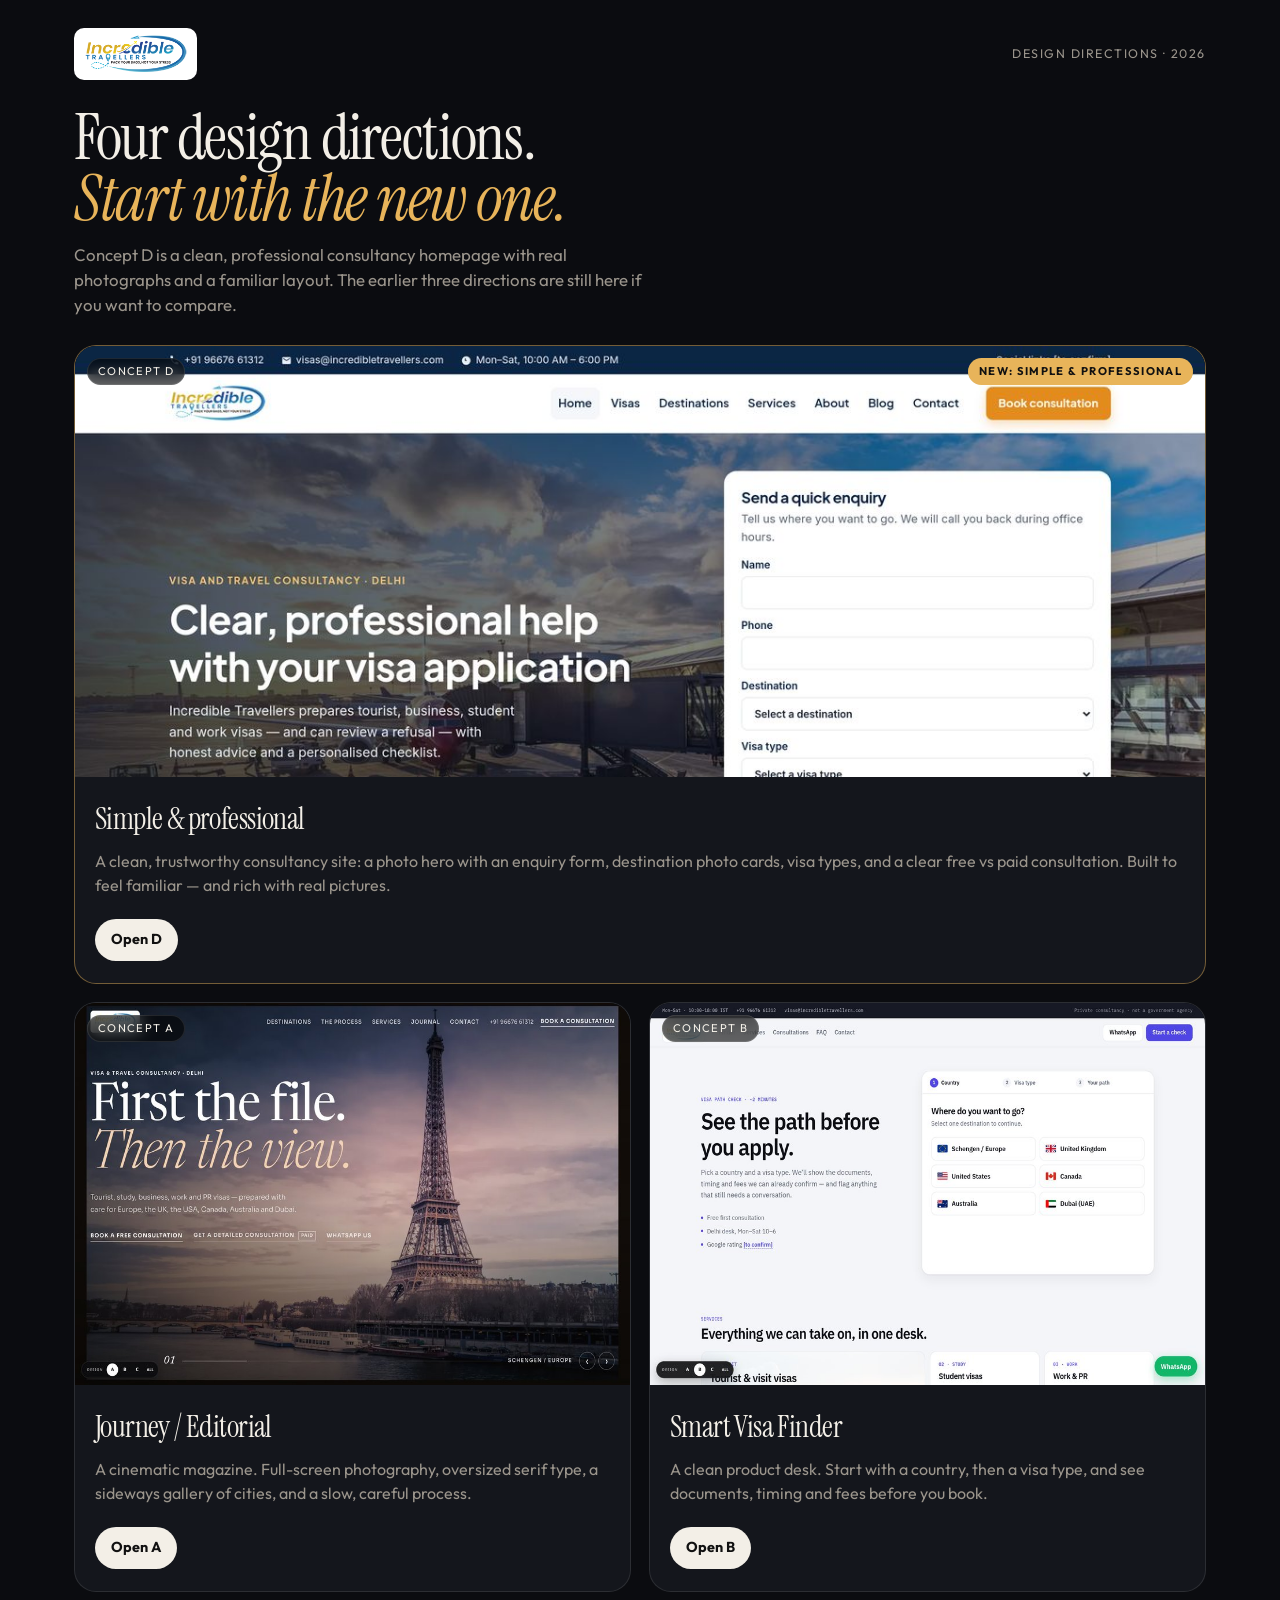
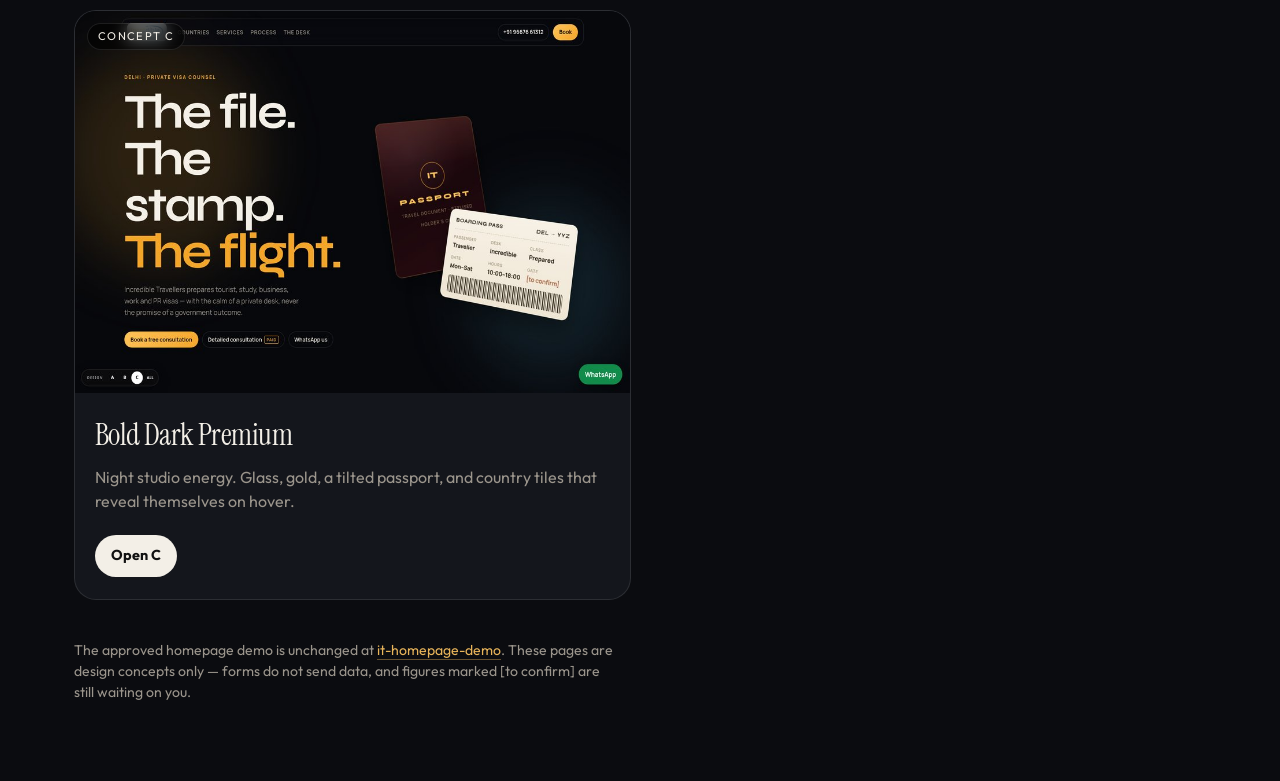
==== commit 243a567d: "Add Concept D: simple, professional, photo-rich homepage A clean consultancy layout with a photo her" ====
--- a/index.html
+++ b/index.html
@@ -4,7 +4,7 @@
 <meta charset="utf-8">
 <meta name="viewport" content="width=device-width, initial-scale=1">
 <title>Choose a design direction · Incredible Travellers</title>
-<meta name="description" content="Three new homepage directions for Incredible Travellers. Pick the one that feels right.">
+<meta name="description" content="Homepage design directions for Incredible Travellers. Start with the new simple and professional concept, or review earlier directions.">
 <meta name="robots" content="noindex, nofollow">
 <link rel="preconnect" href="https://fonts.googleapis.com">
 <link rel="preconnect" href="https://fonts.gstatic.com" crossorigin>
@@ -15,20 +15,23 @@
 *{box-sizing:border-box}
 body{margin:0;background:var(--bg);color:var(--text);font-family:Outfit,system-ui,sans-serif;line-height:1.5;-webkit-font-smoothing:antialiased}
 a{color:inherit;text-decoration:none}
-img{display:block;width:100%;height:100%;object-fit:cover}
+img{display:block;width:100%;height:100%;object-fit:cover;object-position:top center}
 .wrap{max-width:1180px;margin:0 auto;padding:28px 24px 64px}
 .top{display:flex;justify-content:space-between;align-items:center;gap:16px;margin-bottom:28px}
 .logo{background:#fff;border-radius:10px;padding:6px 10px}
 .logo img{height:40px;width:auto}
 .top span{font-size:.78rem;letter-spacing:.12em;text-transform:uppercase;color:var(--muted)}
-h1{font-family:"Instrument Serif",Georgia,serif;font-weight:400;font-size:clamp(2.2rem,5.4vw,4rem);line-height:.95;letter-spacing:-.02em;margin:0 0 12px;max-width:16ch}
+h1{font-family:"Instrument Serif",Georgia,serif;font-weight:400;font-size:clamp(2.2rem,5.4vw,4rem);line-height:.95;letter-spacing:-.02em;margin:0 0 12px;max-width:18ch}
 h1 em{font-style:italic;color:var(--gold)}
-.lead{color:var(--muted);max-width:48ch;margin:0 0 28px;font-size:1.05rem}
-.grid{display:grid;grid-template-columns:repeat(3,1fr);gap:18px}
+.lead{color:var(--muted);max-width:52ch;margin:0 0 28px;font-size:1.05rem}
+.grid{display:grid;grid-template-columns:repeat(2,1fr);gap:18px}
 .card{background:var(--card);border:1px solid var(--line);border-radius:22px;overflow:hidden;display:flex;flex-direction:column;transition:transform .25s,border-color .25s}
 .card:hover{transform:translateY(-4px);border-color:rgba(232,180,90,.45)}
+.card--new{border-color:rgba(232,180,90,.45);grid-column:1 / -1}
+.card--new .thumb{aspect-ratio:21/8}
 .thumb{aspect-ratio:16/11;background:#0E1016;position:relative;overflow:hidden}
 .thumb span{position:absolute;top:12px;left:12px;z-index:1;background:rgba(0,0,0,.6);backdrop-filter:blur(8px);border:1px solid var(--line);border-radius:999px;padding:4px 10px;font-size:.7rem;letter-spacing:.12em;text-transform:uppercase}
+.thumb .new{left:auto;right:12px;background:var(--gold);color:#111;border-color:transparent;font-weight:700}
 .body{padding:20px 20px 22px;display:flex;flex-direction:column;gap:8px;flex:1}
 .body h2{font-family:"Instrument Serif",Georgia,serif;font-weight:400;font-size:1.85rem;margin:0;letter-spacing:-.02em}
 .body p{margin:0;color:var(--muted);flex:1}
@@ -36,7 +39,11 @@
 .open:hover{background:var(--gold)}
 .note{margin-top:40px;color:var(--muted);font-size:.88rem;max-width:60ch}
 .note a{color:var(--gold);border-bottom:1px solid rgba(232,180,90,.4)}
-@media (max-width:900px){.grid{grid-template-columns:1fr;max-width:520px}}
+@media (max-width:900px){
+  .grid{grid-template-columns:1fr;max-width:560px}
+  .card--new{grid-column:auto}
+  .card--new .thumb{aspect-ratio:16/9}
+}
 </style>
 </head>
 <body>
@@ -45,9 +52,21 @@
     <a class="logo" href="https://www.incredibletravellers.com/" rel="noopener"><img src="images/logo.png" width="200" height="78" alt="Incredible Travellers"></a>
     <span>Design directions · 2026</span>
   </div>
-  <h1>Three new directions.<br><em>Pick the one that feels right.</em></h1>
-  <p class="lead">These are complete homepage redesigns — not colour variations of the current demo. Open each, sit with it, and tell us which world you want the site to live in.</p>
+  <h1>Four design directions.<br><em>Start with the new one.</em></h1>
+  <p class="lead">Concept D is a clean, professional consultancy homepage with real photographs and a familiar layout. The earlier three directions are still here if you want to compare.</p>
   <div class="grid">
+    <a class="card card--new" href="concept-d/">
+      <div class="thumb">
+        <span>Concept D</span>
+        <span class="new">New: Simple &amp; professional</span>
+        <img src="images/thumb-d.jpg" alt="Preview of the simple and professional homepage">
+      </div>
+      <div class="body">
+        <h2>Simple &amp; professional</h2>
+        <p>A clean, trustworthy consultancy site: a photo hero with an enquiry form, destination photo cards, visa types, and a clear free vs paid consultation. Built to feel familiar — and rich with real pictures.</p>
+        <span class="open">Open D</span>
+      </div>
+    </a>
     <a class="card" href="concept-a/">
       <div class="thumb">
         <span>Concept A</span>
